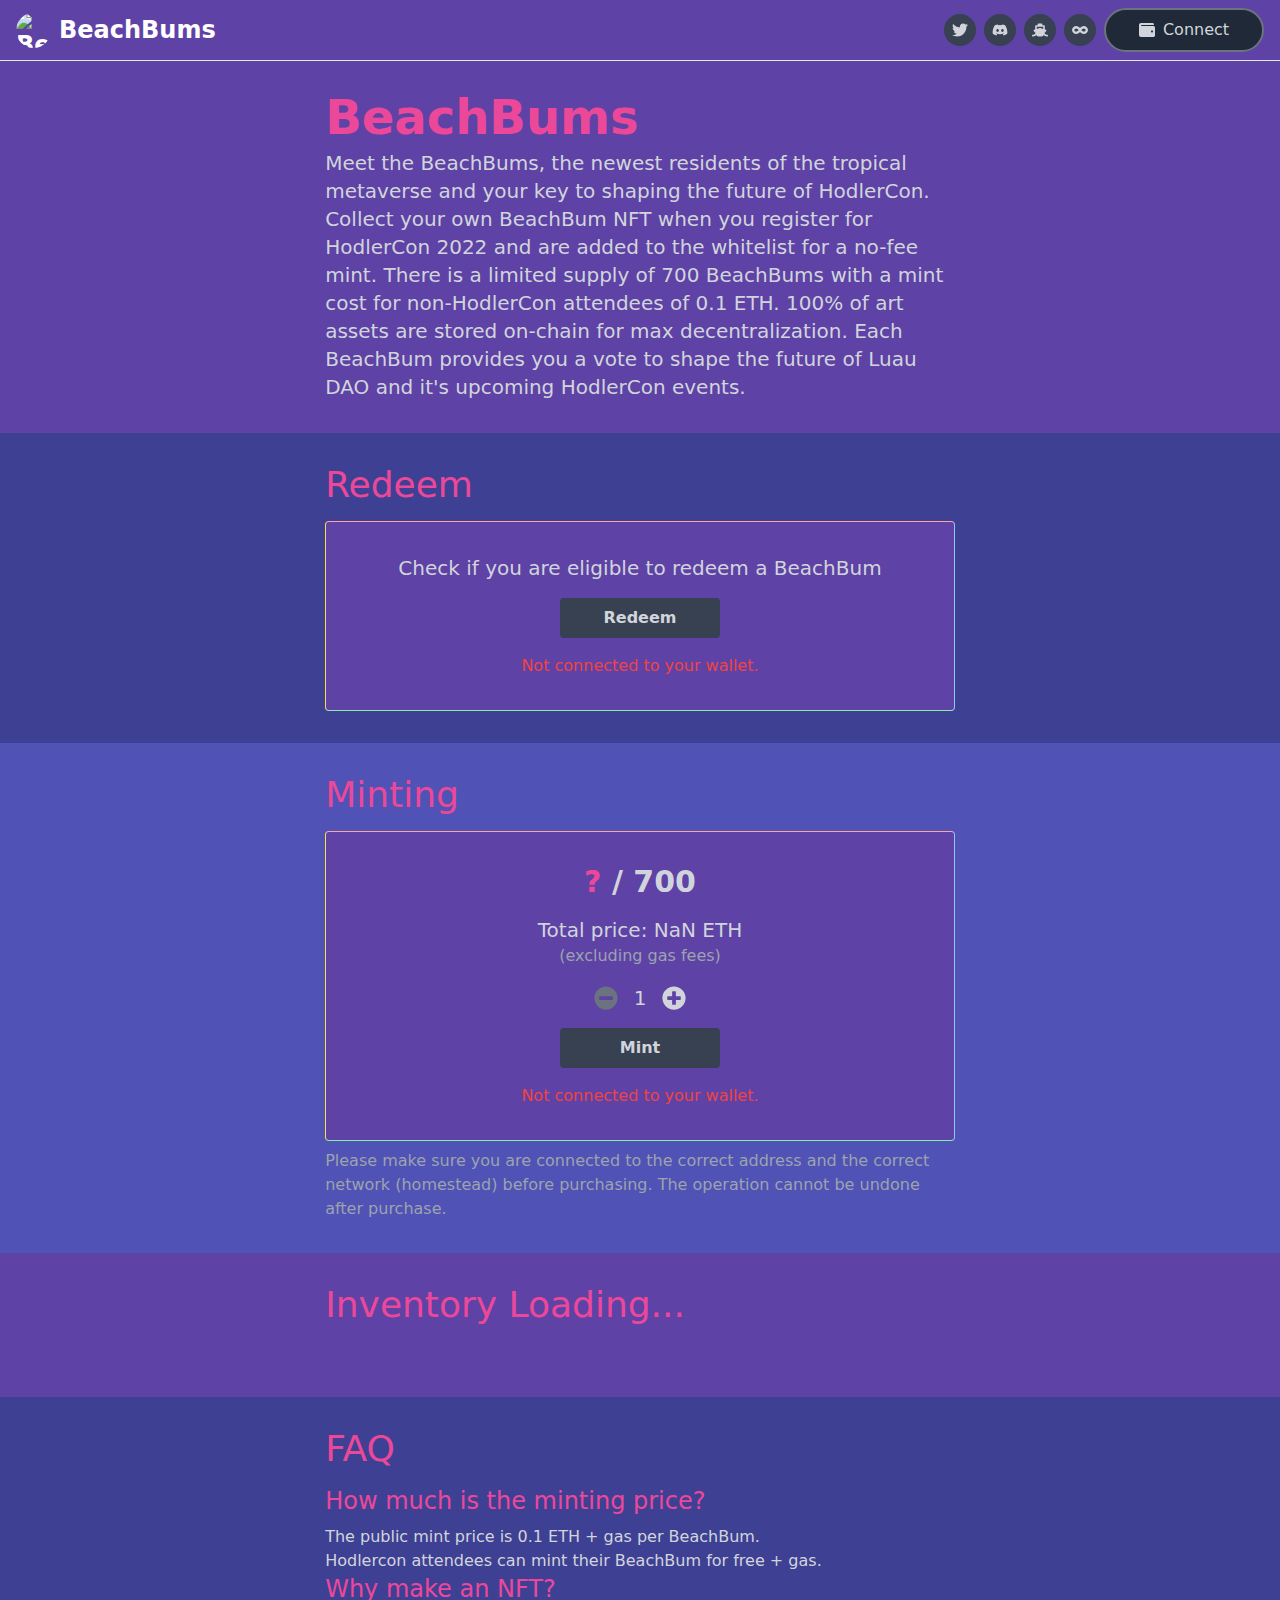
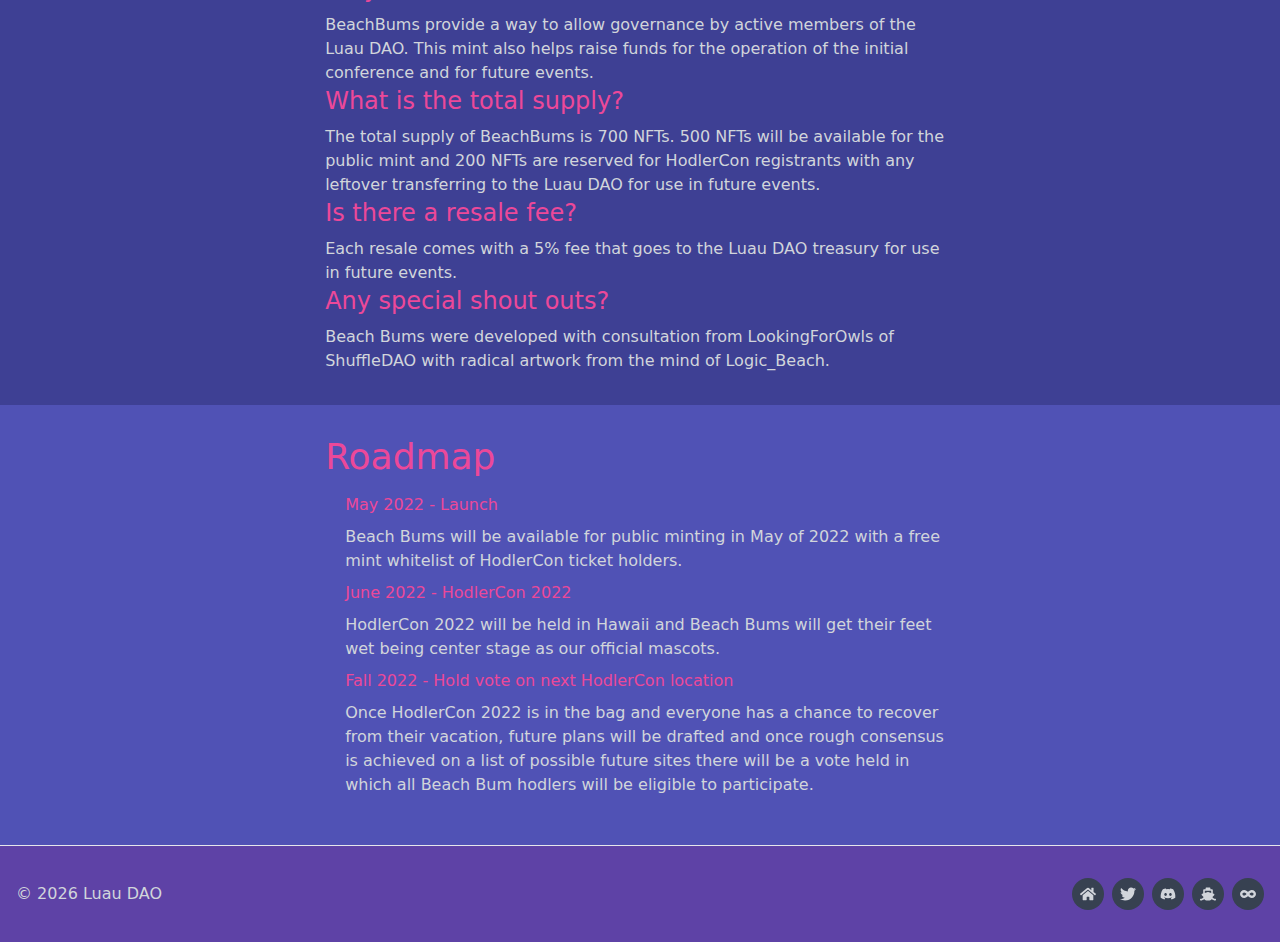
==== beachbums/index.html @ 7d9c70fc "Sorry, this image is hard to test outside of prod" ====
<!DOCTYPE html><html><head><meta name="viewport" content="width=device-width"/><meta charSet="utf-8"/><link rel="apple-touch-icon" sizes="180x180" href="/beachbums/favicon/apple-touch-icon.png"/><link rel="icon" type="image/png" sizes="32x32" href="/beachbums/favicon/favicon-32x32.png"/><link rel="icon" type="image/png" sizes="16x16" href="/beachbums/favicon/favicon-16x16.png"/><link rel="manifest" href="/beachbums/favicon/site.webmanifest"/><link rel="mask-icon" href="/beachbums/favicon/safari-pinned-tab.svg" color="#5bbad5"/><link rel="shortcut icon" href="/beachbums/favicon/favicon.ico"/><meta name="msapplication-TileColor" content="#ffc40d"/><meta name="msapplication-config" content="/beachbums/favicon/browserconfig.xml"/><meta name="theme-color" content="#ffffff"/><link rel="alternate" type="application/rss+xml" href="/beachbums/feed.xml"/><meta name="description" content="BeachBums is an NFT collection of 700 unique characters."/><meta property="og:url" content="https://hodlercon.com/"/><meta property="og:type" content="website"/><meta property="og:site_name" content="BeachBums"/><meta property="og:title" content="An NFT collection of 700 unique characters"/><meta property="og:description" content="BeachBums is an NFT collection of 700 unique characters."/><meta property="og:image" content="https://hodlercon.com/beachbums/assets/card-image.png"/><meta name="twitter:card" content="summary_large_image"/><meta name="twitter:site" content="@Hodlercon"/><title>BeachBums</title><meta name="next-head-count" content="22"/><link rel="preload" href="/beachbums/_next/static/css/382b51d954595b83.css" as="style"/><link rel="stylesheet" href="/beachbums/_next/static/css/382b51d954595b83.css" data-n-g=""/><noscript data-n-css=""></noscript><script defer="" nomodule="" src="/beachbums/_next/static/chunks/polyfills-5cd94c89d3acac5f.js"></script><script src="/beachbums/_next/static/chunks/webpack-6861741e6d8be829.js" defer=""></script><script src="/beachbums/_next/static/chunks/framework-5f4595e5518b5600.js" defer=""></script><script src="/beachbums/_next/static/chunks/main-62065f648c735592.js" defer=""></script><script src="/beachbums/_next/static/chunks/pages/_app-977a9adc50f038d9.js" defer=""></script><script src="/beachbums/_next/static/chunks/1bfc9850-d9e4ebc141812005.js" defer=""></script><script src="/beachbums/_next/static/chunks/865-3f7ebd7c6e9c5dd9.js" defer=""></script><script src="/beachbums/_next/static/chunks/pages/index-8935468897b9861f.js" defer=""></script><script src="/beachbums/_next/static/A4WKL1jj2Z4QpVAC7ujrn/_buildManifest.js" defer=""></script><script src="/beachbums/_next/static/A4WKL1jj2Z4QpVAC7ujrn/_ssgManifest.js" defer=""></script><script src="/beachbums/_next/static/A4WKL1jj2Z4QpVAC7ujrn/_middlewareManifest.js" defer=""></script></head><body class="bg-gray-900 text-gray-300" style="background-color:#5e42a6"><div id="__next" data-reactroot=""><div class="sticky top-0 z-50"><header class="bg-gray-900 border-b py-2" style="background-color:#5e42a6"><div class="container mx-auto px-4 text-center"><div class="flex justify-between items-center"><a class="text-2xl font-bold text-white" href="/beachbums"><span class="flex items-center"><span style="box-sizing:border-box;display:inline-block;overflow:hidden;width:initial;height:initial;background:none;opacity:1;border:0;margin:0;padding:0;position:relative;max-width:100%"><span style="box-sizing:border-box;display:block;width:initial;height:initial;background:none;opacity:1;border:0;margin:0;padding:0;max-width:100%"><img style="display:block;max-width:100%;width:initial;height:initial;background:none;opacity:1;border:0;margin:0;padding:0" alt="" aria-hidden="true" src="data:image/svg+xml,%3csvg%20xmlns=%27http://www.w3.org/2000/svg%27%20version=%271.1%27%20width=%2735%27%20height=%2735%27/%3e"/></span><img alt="BeachBums" src="[data-uri]" decoding="async" data-nimg="intrinsic" class="rounded-full" style="position:absolute;top:0;left:0;bottom:0;right:0;box-sizing:border-box;padding:0;border:none;margin:auto;display:block;width:0;height:0;min-width:100%;max-width:100%;min-height:100%;max-height:100%"/><noscript><img alt="BeachBums" srcSet="https://hodlercon.com/beachbums/assets/logo.png?auto=format&amp;fit=max&amp;w=48 1x, https://hodlercon.com/beachbums/assets/logo.png?auto=format&amp;fit=max&amp;w=96 2x" src="https://hodlercon.com/beachbums/assets/logo.png?auto=format&amp;fit=max&amp;w=96" decoding="async" data-nimg="intrinsic" style="position:absolute;top:0;left:0;bottom:0;right:0;box-sizing:border-box;padding:0;border:none;margin:auto;display:block;width:0;height:0;min-width:100%;max-width:100%;min-height:100%;max-height:100%" class="rounded-full" loading="lazy"/></noscript></span><span class="hidden sm:block ml-2">BeachBums</span></span></a><div class="flex items-center space-x-2 ml-2 sm:ml-0"><a href="https://twitter.com/hodlercon" aria-label="BeachBums on Twitter" rel="noopener noreferrer" target="_blank" data-tip="Twitter" data-for="header" class="bg-gray-700 hover:bg-gray-600 rounded-full p-2"><svg stroke="currentColor" fill="currentColor" stroke-width="0" viewBox="0 0 512 512" height="1em" width="1em" xmlns="http://www.w3.org/2000/svg"><path d="M459.37 151.716c.325 4.548.325 9.097.325 13.645 0 138.72-105.583 298.558-298.558 298.558-59.452 0-114.68-17.219-161.137-47.106 8.447.974 16.568 1.299 25.34 1.299 49.055 0 94.213-16.568 130.274-44.832-46.132-.975-84.792-31.188-98.112-72.772 6.498.974 12.995 1.624 19.818 1.624 9.421 0 18.843-1.3 27.614-3.573-48.081-9.747-84.143-51.98-84.143-102.985v-1.299c13.969 7.797 30.214 12.67 47.431 13.319-28.264-18.843-46.781-51.005-46.781-87.391 0-19.492 5.197-37.36 14.294-52.954 51.655 63.675 129.3 105.258 216.365 109.807-1.624-7.797-2.599-15.918-2.599-24.04 0-57.828 46.782-104.934 104.934-104.934 30.213 0 57.502 12.67 76.67 33.137 23.715-4.548 46.456-13.32 66.599-25.34-7.798 24.366-24.366 44.833-46.132 57.827 21.117-2.273 41.584-8.122 60.426-16.243-14.292 20.791-32.161 39.308-52.628 54.253z"></path></svg></a><a href="https://discord.gg/DaPhpKrU" aria-label="BeachBums on Discord" rel="noopener noreferrer" target="_blank" data-tip="Discord" data-for="header" class="bg-gray-700 hover:bg-gray-600 rounded-full p-2"><svg stroke="currentColor" fill="currentColor" stroke-width="0" viewBox="0 0 640 512" height="1em" width="1em" xmlns="http://www.w3.org/2000/svg"><path d="M524.531,69.836a1.5,1.5,0,0,0-.764-.7A485.065,485.065,0,0,0,404.081,32.03a1.816,1.816,0,0,0-1.923.91,337.461,337.461,0,0,0-14.9,30.6,447.848,447.848,0,0,0-134.426,0,309.541,309.541,0,0,0-15.135-30.6,1.89,1.89,0,0,0-1.924-.91A483.689,483.689,0,0,0,116.085,69.137a1.712,1.712,0,0,0-.788.676C39.068,183.651,18.186,294.69,28.43,404.354a2.016,2.016,0,0,0,.765,1.375A487.666,487.666,0,0,0,176.02,479.918a1.9,1.9,0,0,0,2.063-.676A348.2,348.2,0,0,0,208.12,430.4a1.86,1.86,0,0,0-1.019-2.588,321.173,321.173,0,0,1-45.868-21.853,1.885,1.885,0,0,1-.185-3.126c3.082-2.309,6.166-4.711,9.109-7.137a1.819,1.819,0,0,1,1.9-.256c96.229,43.917,200.41,43.917,295.5,0a1.812,1.812,0,0,1,1.924.233c2.944,2.426,6.027,4.851,9.132,7.16a1.884,1.884,0,0,1-.162,3.126,301.407,301.407,0,0,1-45.89,21.83,1.875,1.875,0,0,0-1,2.611,391.055,391.055,0,0,0,30.014,48.815,1.864,1.864,0,0,0,2.063.7A486.048,486.048,0,0,0,610.7,405.729a1.882,1.882,0,0,0,.765-1.352C623.729,277.594,590.933,167.465,524.531,69.836ZM222.491,337.58c-28.972,0-52.844-26.587-52.844-59.239S193.056,219.1,222.491,219.1c29.665,0,53.306,26.82,52.843,59.239C275.334,310.993,251.924,337.58,222.491,337.58Zm195.38,0c-28.971,0-52.843-26.587-52.843-59.239S388.437,219.1,417.871,219.1c29.667,0,53.307,26.82,52.844,59.239C470.715,310.993,447.538,337.58,417.871,337.58Z"></path></svg></a><a href="https://opensea.io/collection/beachbums" aria-label="BeachBums on OpenSea" rel="noopener noreferrer" target="_blank" data-tip="OpenSea" data-for="header" class="bg-gray-700 hover:bg-gray-600 rounded-full p-2"><svg stroke="currentColor" fill="currentColor" stroke-width="0" viewBox="0 0 640 512" height="1em" width="1em" xmlns="http://www.w3.org/2000/svg"><path d="M496.616 372.639l70.012-70.012c16.899-16.9 9.942-45.771-12.836-53.092L512 236.102V96c0-17.673-14.327-32-32-32h-64V24c0-13.255-10.745-24-24-24H248c-13.255 0-24 10.745-24 24v40h-64c-17.673 0-32 14.327-32 32v140.102l-41.792 13.433c-22.753 7.313-29.754 36.173-12.836 53.092l70.012 70.012C125.828 416.287 85.587 448 24 448c-13.255 0-24 10.745-24 24v16c0 13.255 10.745 24 24 24 61.023 0 107.499-20.61 143.258-59.396C181.677 487.432 216.021 512 256 512h128c39.979 0 74.323-24.568 88.742-59.396C508.495 491.384 554.968 512 616 512c13.255 0 24-10.745 24-24v-16c0-13.255-10.745-24-24-24-60.817 0-101.542-31.001-119.384-75.361zM192 128h256v87.531l-118.208-37.995a31.995 31.995 0 0 0-19.584 0L192 215.531V128z"></path></svg></a><a href="https://etherscan.io/address/your_ethereum_contract_address" aria-label="Contract of BeachBums" rel="noopener noreferrer" target="_blank" data-tip="Etherscan" data-for="header" class="bg-gray-700 hover:bg-gray-600 rounded-full p-2"><svg stroke="currentColor" fill="currentColor" stroke-width="0" viewBox="0 0 640 512" height="1em" width="1em" xmlns="http://www.w3.org/2000/svg"><path d="M471.1 96C405 96 353.3 137.3 320 174.6 286.7 137.3 235 96 168.9 96 75.8 96 0 167.8 0 256s75.8 160 168.9 160c66.1 0 117.8-41.3 151.1-78.6 33.3 37.3 85 78.6 151.1 78.6 93.1 0 168.9-71.8 168.9-160S564.2 96 471.1 96zM168.9 320c-40.2 0-72.9-28.7-72.9-64s32.7-64 72.9-64c38.2 0 73.4 36.1 94 64-20.4 27.6-55.9 64-94 64zm302.2 0c-38.2 0-73.4-36.1-94-64 20.4-27.6 55.9-64 94-64 40.2 0 72.9 28.7 72.9 64s-32.7 64-72.9 64z"></path></svg></a><div class="flex justify-center"><button type="button" class="flex justify-center items-center space-x-2 border-2 border-gray-500 hover:border-gray-400 bg-gray-800 rounded-full px-4 py-2 w-40"><svg stroke="currentColor" fill="currentColor" stroke-width="0" viewBox="0 0 512 512" height="1em" width="1em" xmlns="http://www.w3.org/2000/svg"><path d="M461.2 128H80c-8.84 0-16-7.16-16-16s7.16-16 16-16h384c8.84 0 16-7.16 16-16 0-26.51-21.49-48-48-48H64C28.65 32 0 60.65 0 96v320c0 35.35 28.65 64 64 64h397.2c28.02 0 50.8-21.53 50.8-48V176c0-26.47-22.78-48-50.8-48zM416 336c-17.67 0-32-14.33-32-32s14.33-32 32-32 32 14.33 32 32-14.33 32-32 32z"></path></svg><span>Connect</span></button></div></div></div></div></header></div><main><div class="container mx-auto px-4 text-center"><span style="box-sizing:border-box;display:block;overflow:hidden;width:initial;height:initial;background:none;opacity:1;border:0;margin:0;padding:0"><img alt="BeachBums" src="[data-uri]" decoding="async" data-nimg="fixed" style="position:absolute;top:0;left:0;bottom:0;right:0;box-sizing:border-box;padding:0;border:none;margin:auto;display:block;width:0;height:0;min-width:100%;max-width:100%;min-height:100%;max-height:100%"/><noscript><img alt="BeachBums" sizes="100vw" srcSet="https://hodlercon.com/beachbums/assets/1920x600_cropped.png?auto=format&amp;fit=max&amp;w=640 640w, https://hodlercon.com/beachbums/assets/1920x600_cropped.png?auto=format&amp;fit=max&amp;w=750 750w, https://hodlercon.com/beachbums/assets/1920x600_cropped.png?auto=format&amp;fit=max&amp;w=828 828w, https://hodlercon.com/beachbums/assets/1920x600_cropped.png?auto=format&amp;fit=max&amp;w=1080 1080w, https://hodlercon.com/beachbums/assets/1920x600_cropped.png?auto=format&amp;fit=max&amp;w=1200 1200w, https://hodlercon.com/beachbums/assets/1920x600_cropped.png?auto=format&amp;fit=max&amp;w=1920 1920w, https://hodlercon.com/beachbums/assets/1920x600_cropped.png?auto=format&amp;fit=max&amp;w=2048 2048w, https://hodlercon.com/beachbums/assets/1920x600_cropped.png?auto=format&amp;fit=max&amp;w=3840 3840w" src="https://hodlercon.com/beachbums/assets/1920x600_cropped.png?auto=format&amp;fit=max&amp;w=3840" decoding="async" data-nimg="fixed" style="position:absolute;top:0;left:0;bottom:0;right:0;box-sizing:border-box;padding:0;border:none;margin:auto;display:block;width:0;height:0;min-width:100%;max-width:100%;min-height:100%;max-height:100%" loading="lazy"/></noscript></span></div><div class="bg-gray-800 py-8" style="background-color:#5e42a6"><div class="max-w-prose mx-auto px-4"><h1 class="text-5xl font-bold mb-2">BeachBums</h1><p class="text-xl">Meet the BeachBums, the newest residents of the tropical metaverse and your key to shaping the future of HodlerCon. Collect your own BeachBum NFT when you register for HodlerCon 2022 and are added to the whitelist for a no-fee mint. There is a limited supply of 700 BeachBums with a mint cost for non-HodlerCon attendees of 0.1 ETH. 100% of art assets are stored on-chain for max decentralization. Each BeachBum provides you a vote to shape the future of Luau DAO and it&#x27;s upcoming HodlerCon events.</p></div></div><div class="bg-gray-800 py-8" style="background-color:#3e4094"><div class="max-w-prose mx-auto px-4"><h2 class="text-4xl mb-4">Redeem</h2><div class="bg-gray-800 border border-t-red-300 border-r-blue-300 border-b-green-300 border-l-yellow-300 rounded p-8 space-y-4" style="background-color:#5e42a6"><div class="flex justify-center"><p class="text-xl">Check if you are eligible to redeem a BeachBum</p></div><div class="flex justify-center"><button type="button" class="rounded px-4 py-2 bg-gray-700 font-bold w-40 cursor-not-allowed" disabled="">Redeem</button></div></div></div></div><div class="py-8" style="background-color:#5052b5"><div class="max-w-prose mx-auto px-4"><h2 class="text-4xl mb-4">Minting</h2><div class="bg-gray-800 border border-t-red-300 border-r-blue-300 border-b-green-300 border-l-yellow-300 rounded p-8 space-y-4" style="background-color:#5e42a6"><div class="text-3xl font-bold text-center"><span class="text-pink-500">?</span> /<!-- --> <!-- -->700</div><div class="text-center"><p class="text-xl">Total price: <!-- -->NaN<!-- --> <!-- -->ETH</p><p class="text-gray-400">(excluding gas fees)</p></div><div class="flex justify-center items-center space-x-4"><button type="button" class="text-gray-500 cursor-default"><svg stroke="currentColor" fill="currentColor" stroke-width="0" viewBox="0 0 512 512" height="1.5em" width="1.5em" xmlns="http://www.w3.org/2000/svg"><path d="M256 8C119 8 8 119 8 256s111 248 248 248 248-111 248-248S393 8 256 8zM124 296c-6.6 0-12-5.4-12-12v-56c0-6.6 5.4-12 12-12h264c6.6 0 12 5.4 12 12v56c0 6.6-5.4 12-12 12H124z"></path></svg></button><span class="text-xl">1</span><button type="button" class=""><svg stroke="currentColor" fill="currentColor" stroke-width="0" viewBox="0 0 512 512" height="1.5em" width="1.5em" xmlns="http://www.w3.org/2000/svg"><path d="M256 8C119 8 8 119 8 256s111 248 248 248 248-111 248-248S393 8 256 8zm144 276c0 6.6-5.4 12-12 12h-92v92c0 6.6-5.4 12-12 12h-56c-6.6 0-12-5.4-12-12v-92h-92c-6.6 0-12-5.4-12-12v-56c0-6.6 5.4-12 12-12h92v-92c0-6.6 5.4-12 12-12h56c6.6 0 12 5.4 12 12v92h92c6.6 0 12 5.4 12 12v56z"></path></svg></button></div><div class="flex justify-center"><button type="button" class="rounded px-4 py-2 bg-gray-700 font-bold w-40 cursor-not-allowed" disabled="">Mint</button></div></div><div class="text-gray-400 mt-2">Please make sure you are connected to the correct address and the correct network (<!-- -->homestead<!-- -->) before purchasing. The operation cannot be undone after purchase.</div></div></div><div class="py-8" style="background-color:#5e42a6"><div class="max-w-prose mx-auto px-4"><h2 class="text-4xl mb-4">Inventory <span> Loading...</span></h2><div style="display:inline-grid;grid-template-columns:repeat(3, 1fr);justify-content:space-between;gap:0.5rem"></div></div></div><div class="bg-gray-800 py-8" style="background-color:#3e4094"><div class="max-w-prose mx-auto px-4"><h2 class="text-4xl mb-4">FAQ</h2><div class="space-y-4"><div><h3 class="text-2xl mb-2">How much is the minting price?</h3><p>The public mint price is 0.1 ETH + gas per BeachBum.<br/>Hodlercon attendees can mint their BeachBum for free + gas.</p><h3 class="text-2xl mb-2">Why make an NFT?</h3><p>BeachBums provide a way to allow governance by active members of the Luau DAO. This mint also helps raise funds for the operation of the initial conference and for future events.</p><h3 class="text-2xl mb-2">What is the total supply?</h3><p>The total supply of BeachBums is 700 NFTs. 500 NFTs will be available for the public mint and 200 NFTs are reserved for HodlerCon registrants with any leftover transferring to the Luau DAO for use in future events.</p><h3 class="text-2xl mb-2">Is there a resale fee?</h3><p>Each resale comes with a 5% fee that goes to the Luau DAO treasury for use in future events.</p><h3 class="text-2xl mb-2">Any special shout outs?</h3><p>Beach Bums were developed with consultation from LookingForOwls of ShuffleDAO with radical artwork from the mind of Logic_Beach.</p></div></div></div></div><div class="py-8" style="background-color:#5052b5"><div class="max-w-prose mx-auto px-4"><h2 class="text-4xl mb-4">Roadmap</h2><ul class="list-none pl-5 space-y-2 mb-4"><h3>May 2022 - Launch</h3><li>Beach Bums will be available for public minting in May of 2022 with a free mint whitelist of HodlerCon ticket holders.</li><h3>June 2022 - HodlerCon 2022</h3><li>HodlerCon 2022 will be held in Hawaii and Beach Bums will get their feet wet being center stage as our official mascots.</li><h3>Fall 2022 - Hold vote on next HodlerCon location</h3><li>Once HodlerCon 2022 is in the bag and everyone has a chance to recover from their vacation, future plans will be drafted and once rough consensus is achieved on a list of possible future sites there will be a vote held in which all Beach Bum hodlers will be eligible to participate.</li></ul></div></div></main><footer class="border-t"><div class="container mx-auto px-4 text-center"><div class="flex flex-col-reverse sm:flex-row justify-between items-center py-8"><div>© <!-- -->2022<!-- --> <!-- -->Luau DAO</div><div class="flex items-center space-x-2 mb-4 sm:mb-0"><a aria-label="Home" data-tip="Home" data-for="footer" class="bg-gray-700 hover:bg-gray-600 rounded-full p-2" href="/beachbums"><svg stroke="currentColor" fill="currentColor" stroke-width="0" viewBox="0 0 576 512" height="1em" width="1em" xmlns="http://www.w3.org/2000/svg"><path d="M280.37 148.26L96 300.11V464a16 16 0 0 0 16 16l112.06-.29a16 16 0 0 0 15.92-16V368a16 16 0 0 1 16-16h64a16 16 0 0 1 16 16v95.64a16 16 0 0 0 16 16.05L464 480a16 16 0 0 0 16-16V300L295.67 148.26a12.19 12.19 0 0 0-15.3 0zM571.6 251.47L488 182.56V44.05a12 12 0 0 0-12-12h-56a12 12 0 0 0-12 12v72.61L318.47 43a48 48 0 0 0-61 0L4.34 251.47a12 12 0 0 0-1.6 16.9l25.5 31A12 12 0 0 0 45.15 301l235.22-193.74a12.19 12.19 0 0 1 15.3 0L530.9 301a12 12 0 0 0 16.9-1.6l25.5-31a12 12 0 0 0-1.7-16.93z"></path></svg></a><a href="https://twitter.com/hodlercon" aria-label="BeachBums on Twitter" rel="noopener noreferrer" target="_blank" data-tip="Twitter" data-for="footer" class="bg-gray-700 hover:bg-gray-600 rounded-full p-2"><svg stroke="currentColor" fill="currentColor" stroke-width="0" viewBox="0 0 512 512" height="1em" width="1em" xmlns="http://www.w3.org/2000/svg"><path d="M459.37 151.716c.325 4.548.325 9.097.325 13.645 0 138.72-105.583 298.558-298.558 298.558-59.452 0-114.68-17.219-161.137-47.106 8.447.974 16.568 1.299 25.34 1.299 49.055 0 94.213-16.568 130.274-44.832-46.132-.975-84.792-31.188-98.112-72.772 6.498.974 12.995 1.624 19.818 1.624 9.421 0 18.843-1.3 27.614-3.573-48.081-9.747-84.143-51.98-84.143-102.985v-1.299c13.969 7.797 30.214 12.67 47.431 13.319-28.264-18.843-46.781-51.005-46.781-87.391 0-19.492 5.197-37.36 14.294-52.954 51.655 63.675 129.3 105.258 216.365 109.807-1.624-7.797-2.599-15.918-2.599-24.04 0-57.828 46.782-104.934 104.934-104.934 30.213 0 57.502 12.67 76.67 33.137 23.715-4.548 46.456-13.32 66.599-25.34-7.798 24.366-24.366 44.833-46.132 57.827 21.117-2.273 41.584-8.122 60.426-16.243-14.292 20.791-32.161 39.308-52.628 54.253z"></path></svg></a><a href="https://discord.gg/DaPhpKrU" aria-label="BeachBums on Discord" rel="noopener noreferrer" target="_blank" data-tip="Discord" data-for="footer" class="bg-gray-700 hover:bg-gray-600 rounded-full p-2"><svg stroke="currentColor" fill="currentColor" stroke-width="0" viewBox="0 0 640 512" height="1em" width="1em" xmlns="http://www.w3.org/2000/svg"><path d="M524.531,69.836a1.5,1.5,0,0,0-.764-.7A485.065,485.065,0,0,0,404.081,32.03a1.816,1.816,0,0,0-1.923.91,337.461,337.461,0,0,0-14.9,30.6,447.848,447.848,0,0,0-134.426,0,309.541,309.541,0,0,0-15.135-30.6,1.89,1.89,0,0,0-1.924-.91A483.689,483.689,0,0,0,116.085,69.137a1.712,1.712,0,0,0-.788.676C39.068,183.651,18.186,294.69,28.43,404.354a2.016,2.016,0,0,0,.765,1.375A487.666,487.666,0,0,0,176.02,479.918a1.9,1.9,0,0,0,2.063-.676A348.2,348.2,0,0,0,208.12,430.4a1.86,1.86,0,0,0-1.019-2.588,321.173,321.173,0,0,1-45.868-21.853,1.885,1.885,0,0,1-.185-3.126c3.082-2.309,6.166-4.711,9.109-7.137a1.819,1.819,0,0,1,1.9-.256c96.229,43.917,200.41,43.917,295.5,0a1.812,1.812,0,0,1,1.924.233c2.944,2.426,6.027,4.851,9.132,7.16a1.884,1.884,0,0,1-.162,3.126,301.407,301.407,0,0,1-45.89,21.83,1.875,1.875,0,0,0-1,2.611,391.055,391.055,0,0,0,30.014,48.815,1.864,1.864,0,0,0,2.063.7A486.048,486.048,0,0,0,610.7,405.729a1.882,1.882,0,0,0,.765-1.352C623.729,277.594,590.933,167.465,524.531,69.836ZM222.491,337.58c-28.972,0-52.844-26.587-52.844-59.239S193.056,219.1,222.491,219.1c29.665,0,53.306,26.82,52.843,59.239C275.334,310.993,251.924,337.58,222.491,337.58Zm195.38,0c-28.971,0-52.843-26.587-52.843-59.239S388.437,219.1,417.871,219.1c29.667,0,53.307,26.82,52.844,59.239C470.715,310.993,447.538,337.58,417.871,337.58Z"></path></svg></a><a href="https://opensea.io/collection/beachbums" aria-label="BeachBums on OpenSea" rel="noopener noreferrer" target="_blank" data-tip="OpenSea" data-for="footer" class="bg-gray-700 hover:bg-gray-600 rounded-full p-2"><svg stroke="currentColor" fill="currentColor" stroke-width="0" viewBox="0 0 640 512" height="1em" width="1em" xmlns="http://www.w3.org/2000/svg"><path d="M496.616 372.639l70.012-70.012c16.899-16.9 9.942-45.771-12.836-53.092L512 236.102V96c0-17.673-14.327-32-32-32h-64V24c0-13.255-10.745-24-24-24H248c-13.255 0-24 10.745-24 24v40h-64c-17.673 0-32 14.327-32 32v140.102l-41.792 13.433c-22.753 7.313-29.754 36.173-12.836 53.092l70.012 70.012C125.828 416.287 85.587 448 24 448c-13.255 0-24 10.745-24 24v16c0 13.255 10.745 24 24 24 61.023 0 107.499-20.61 143.258-59.396C181.677 487.432 216.021 512 256 512h128c39.979 0 74.323-24.568 88.742-59.396C508.495 491.384 554.968 512 616 512c13.255 0 24-10.745 24-24v-16c0-13.255-10.745-24-24-24-60.817 0-101.542-31.001-119.384-75.361zM192 128h256v87.531l-118.208-37.995a31.995 31.995 0 0 0-19.584 0L192 215.531V128z"></path></svg></a><a href="https://etherscan.io/address/your_ethereum_contract_address" aria-label="Contract of BeachBums" rel="noopener noreferrer" target="_blank" data-tip="Etherscan" data-for="footer" class="bg-gray-700 hover:bg-gray-600 rounded-full p-2"><svg stroke="currentColor" fill="currentColor" stroke-width="0" viewBox="0 0 640 512" height="1em" width="1em" xmlns="http://www.w3.org/2000/svg"><path d="M471.1 96C405 96 353.3 137.3 320 174.6 286.7 137.3 235 96 168.9 96 75.8 96 0 167.8 0 256s75.8 160 168.9 160c66.1 0 117.8-41.3 151.1-78.6 33.3 37.3 85 78.6 151.1 78.6 93.1 0 168.9-71.8 168.9-160S564.2 96 471.1 96zM168.9 320c-40.2 0-72.9-28.7-72.9-64s32.7-64 72.9-64c38.2 0 73.4 36.1 94 64-20.4 27.6-55.9 64-94 64zm302.2 0c-38.2 0-73.4-36.1-94-64 20.4-27.6 55.9-64 94-64 40.2 0 72.9 28.7 72.9 64s-32.7 64-72.9 64z"></path></svg></a></div></div></div></footer></div><script id="__NEXT_DATA__" type="application/json">{"props":{"pageProps":{}},"page":"/","query":{},"buildId":"A4WKL1jj2Z4QpVAC7ujrn","assetPrefix":"/beachbums","nextExport":true,"autoExport":true,"isFallback":false,"scriptLoader":[]}</script></body></html>
---- beachbums/_next/static/css/382b51d954595b83.css ----
/*
! tailwindcss v3.0.11 | MIT License | https://tailwindcss.com
*/*,:after,:before{box-sizing:border-box;border:0 solid}:after,:before{--tw-content:""}html{line-height:1.5;-webkit-text-size-adjust:100%;-moz-tab-size:4;-o-tab-size:4;tab-size:4;font-family:ui-sans-serif,system-ui,-apple-system,BlinkMacSystemFont,Segoe UI,Roboto,Helvetica Neue,Arial,Noto Sans,sans-serif,Apple Color Emoji,Segoe UI Emoji,Segoe UI Symbol,Noto Color Emoji}body{margin:0;line-height:inherit}hr{height:0;color:inherit;border-top-width:1px}abbr:where([title]){-webkit-text-decoration:underline dotted;text-decoration:underline dotted}h1,h2,h3,h4,h5,h6{font-size:inherit;font-weight:inherit}a{color:inherit;text-decoration:inherit}b,strong{font-weight:bolder}code,kbd,pre,samp{font-family:ui-monospace,SFMono-Regular,Menlo,Monaco,Consolas,Liberation Mono,Courier New,monospace;font-size:1em}small{font-size:80%}sub,sup{font-size:75%;line-height:0;position:relative;vertical-align:baseline}sub{bottom:-.25em}sup{top:-.5em}table{text-indent:0;border-color:inherit;border-collapse:collapse}button,input,optgroup,select,textarea{font-family:inherit;font-size:100%;line-height:inherit;color:inherit;margin:0;padding:0}button,select{text-transform:none}[type=button],[type=reset],[type=submit],button{-webkit-appearance:button;background-color:transparent;background-image:none}:-moz-focusring{outline:auto}:-moz-ui-invalid{box-shadow:none}progress{vertical-align:baseline}::-webkit-inner-spin-button,::-webkit-outer-spin-button{height:auto}[type=search]{-webkit-appearance:textfield;outline-offset:-2px}::-webkit-search-decoration{-webkit-appearance:none}::-webkit-file-upload-button{-webkit-appearance:button;font:inherit}summary{display:list-item}blockquote,dd,dl,figure,h1,h2,h3,h4,h5,h6,hr,p,pre{margin:0}fieldset{margin:0}fieldset,legend{padding:0}menu,ol,ul{list-style:none;margin:0;padding:0}textarea{resize:vertical}input::-moz-placeholder,textarea::-moz-placeholder{opacity:1;color:#9ca3af}input:-ms-input-placeholder,textarea:-ms-input-placeholder{opacity:1;color:#9ca3af}input::placeholder,textarea::placeholder{opacity:1;color:#9ca3af}[role=button],button{cursor:pointer}:disabled{cursor:default}audio,canvas,embed,iframe,img,object,svg,video{display:block;vertical-align:middle}img,video{max-width:100%;height:auto}[hidden]{display:none}h1,h2,h3{--tw-text-opacity:1;color:rgb(236 72 153/var(--tw-text-opacity))}*,:after,:before{--tw-border-opacity:1;border-color:rgb(229 231 235/var(--tw-border-opacity))}.container{width:100%}@media (min-width:640px){.container{max-width:640px}}@media (min-width:768px){.container{max-width:768px}}@media (min-width:1024px){.container{max-width:1024px}}@media (min-width:1280px){.container{max-width:1280px}}@media (min-width:1536px){.container{max-width:1536px}}.fixed{position:fixed}.sticky{position:-webkit-sticky;position:sticky}.top-0{top:0}.z-50{z-index:50}.mx-auto{margin-left:auto;margin-right:auto}.mb-2{margin-bottom:.5rem}.-ml-1{margin-left:-.25rem}.mr-3{margin-right:.75rem}.mb-4{margin-bottom:1rem}.ml-2{margin-left:.5rem}.mt-2{margin-top:.5rem}.mt-4{margin-top:1rem}.flex{display:flex}.inline-grid{display:inline-grid}.hidden{display:none}.h-5{height:1.25rem}.w-40{width:10rem}.w-5{width:1.25rem}.max-w-prose{max-width:65ch}@-webkit-keyframes spin{to{transform:rotate(1turn)}}@keyframes spin{to{transform:rotate(1turn)}}.animate-spin{-webkit-animation:spin 1s linear infinite;animation:spin 1s linear infinite}.cursor-not-allowed{cursor:not-allowed}.cursor-default{cursor:default}.list-none{list-style-type:none}.flex-col-reverse{flex-direction:column-reverse}.items-center{align-items:center}.justify-center{justify-content:center}.justify-between{justify-content:space-between}.space-x-2>:not([hidden])~:not([hidden]){--tw-space-x-reverse:0;margin-right:calc(.5rem * var(--tw-space-x-reverse));margin-left:calc(.5rem * calc(1 - var(--tw-space-x-reverse)))}.space-y-4>:not([hidden])~:not([hidden]){--tw-space-y-reverse:0;margin-top:calc(1rem * calc(1 - var(--tw-space-y-reverse)));margin-bottom:calc(1rem * var(--tw-space-y-reverse))}.space-x-4>:not([hidden])~:not([hidden]){--tw-space-x-reverse:0;margin-right:calc(1rem * var(--tw-space-x-reverse));margin-left:calc(1rem * calc(1 - var(--tw-space-x-reverse)))}.space-y-2>:not([hidden])~:not([hidden]){--tw-space-y-reverse:0;margin-top:calc(.5rem * calc(1 - var(--tw-space-y-reverse)));margin-bottom:calc(.5rem * var(--tw-space-y-reverse))}.rounded-full{border-radius:9999px}.rounded{border-radius:.25rem}.border-2{border-width:2px}.border{border-width:1px}.border-t{border-top-width:1px}.border-b{border-bottom-width:1px}.border-gray-500{--tw-border-opacity:1;border-color:rgb(107 114 128/var(--tw-border-opacity))}.border-t-red-300{--tw-border-opacity:1;border-top-color:rgb(252 165 165/var(--tw-border-opacity))}.border-r-blue-300{--tw-border-opacity:1;border-right-color:rgb(147 197 253/var(--tw-border-opacity))}.border-b-green-300{--tw-border-opacity:1;border-bottom-color:rgb(134 239 172/var(--tw-border-opacity))}.border-l-yellow-300{--tw-border-opacity:1;border-left-color:rgb(253 224 71/var(--tw-border-opacity))}.bg-gray-800{--tw-bg-opacity:1;background-color:rgb(31 41 55/var(--tw-bg-opacity))}.bg-gray-900{--tw-bg-opacity:1;background-color:rgb(17 24 39/var(--tw-bg-opacity))}.bg-gray-700{--tw-bg-opacity:1;background-color:rgb(55 65 81/var(--tw-bg-opacity))}.bg-red-700{--tw-bg-opacity:1;background-color:rgb(185 28 28/var(--tw-bg-opacity))}.bg-blue-700{--tw-bg-opacity:1;background-color:rgb(29 78 216/var(--tw-bg-opacity))}.p-2{padding:.5rem}.p-8{padding:2rem}.py-8{padding-top:2rem;padding-bottom:2rem}.px-4{padding-left:1rem;padding-right:1rem}.py-2{padding-top:.5rem;padding-bottom:.5rem}.pl-5{padding-left:1.25rem}.text-center{text-align:center}.text-5xl{font-size:3rem;line-height:1}.text-xl{font-size:1.25rem;line-height:1.75rem}.text-4xl{font-size:2.25rem;line-height:2.5rem}.text-2xl{font-size:1.5rem;line-height:2rem}.text-3xl{font-size:1.875rem;line-height:2.25rem}.font-bold{font-weight:700}.text-gray-300{--tw-text-opacity:1;color:rgb(209 213 219/var(--tw-text-opacity))}.text-white{--tw-text-opacity:1;color:rgb(255 255 255/var(--tw-text-opacity))}.text-pink-500{--tw-text-opacity:1;color:rgb(236 72 153/var(--tw-text-opacity))}.text-gray-400{--tw-text-opacity:1;color:rgb(156 163 175/var(--tw-text-opacity))}.text-gray-500{--tw-text-opacity:1;color:rgb(107 114 128/var(--tw-text-opacity))}.text-green-500{--tw-text-opacity:1;color:rgb(34 197 94/var(--tw-text-opacity))}.text-red-500{--tw-text-opacity:1;color:rgb(239 68 68/var(--tw-text-opacity))}.text-gray-100{--tw-text-opacity:1;color:rgb(243 244 246/var(--tw-text-opacity))}.text-blue-500{--tw-text-opacity:1;color:rgb(59 130 246/var(--tw-text-opacity))}.opacity-25{opacity:.25}.opacity-75{opacity:.75}.bum svg{width:100%;max-width:150px;height:auto}.hover\:border-gray-400:hover{--tw-border-opacity:1;border-color:rgb(156 163 175/var(--tw-border-opacity))}.hover\:bg-gray-600:hover{--tw-bg-opacity:1;background-color:rgb(75 85 99/var(--tw-bg-opacity))}.hover\:bg-blue-600:hover{--tw-bg-opacity:1;background-color:rgb(37 99 235/var(--tw-bg-opacity))}.hover\:text-blue-400:hover{--tw-text-opacity:1;color:rgb(96 165 250/var(--tw-text-opacity))}@media (min-width:640px){.sm\:mb-0{margin-bottom:0}.sm\:ml-0{margin-left:0}.sm\:block{display:block}.sm\:flex-row{flex-direction:row}}
---- beachbums/_next/static/css/382b51d954595b83.css ----
/*
! tailwindcss v3.0.11 | MIT License | https://tailwindcss.com
*/*,:after,:before{box-sizing:border-box;border:0 solid}:after,:before{--tw-content:""}html{line-height:1.5;-webkit-text-size-adjust:100%;-moz-tab-size:4;-o-tab-size:4;tab-size:4;font-family:ui-sans-serif,system-ui,-apple-system,BlinkMacSystemFont,Segoe UI,Roboto,Helvetica Neue,Arial,Noto Sans,sans-serif,Apple Color Emoji,Segoe UI Emoji,Segoe UI Symbol,Noto Color Emoji}body{margin:0;line-height:inherit}hr{height:0;color:inherit;border-top-width:1px}abbr:where([title]){-webkit-text-decoration:underline dotted;text-decoration:underline dotted}h1,h2,h3,h4,h5,h6{font-size:inherit;font-weight:inherit}a{color:inherit;text-decoration:inherit}b,strong{font-weight:bolder}code,kbd,pre,samp{font-family:ui-monospace,SFMono-Regular,Menlo,Monaco,Consolas,Liberation Mono,Courier New,monospace;font-size:1em}small{font-size:80%}sub,sup{font-size:75%;line-height:0;position:relative;vertical-align:baseline}sub{bottom:-.25em}sup{top:-.5em}table{text-indent:0;border-color:inherit;border-collapse:collapse}button,input,optgroup,select,textarea{font-family:inherit;font-size:100%;line-height:inherit;color:inherit;margin:0;padding:0}button,select{text-transform:none}[type=button],[type=reset],[type=submit],button{-webkit-appearance:button;background-color:transparent;background-image:none}:-moz-focusring{outline:auto}:-moz-ui-invalid{box-shadow:none}progress{vertical-align:baseline}::-webkit-inner-spin-button,::-webkit-outer-spin-button{height:auto}[type=search]{-webkit-appearance:textfield;outline-offset:-2px}::-webkit-search-decoration{-webkit-appearance:none}::-webkit-file-upload-button{-webkit-appearance:button;font:inherit}summary{display:list-item}blockquote,dd,dl,figure,h1,h2,h3,h4,h5,h6,hr,p,pre{margin:0}fieldset{margin:0}fieldset,legend{padding:0}menu,ol,ul{list-style:none;margin:0;padding:0}textarea{resize:vertical}input::-moz-placeholder,textarea::-moz-placeholder{opacity:1;color:#9ca3af}input:-ms-input-placeholder,textarea:-ms-input-placeholder{opacity:1;color:#9ca3af}input::placeholder,textarea::placeholder{opacity:1;color:#9ca3af}[role=button],button{cursor:pointer}:disabled{cursor:default}audio,canvas,embed,iframe,img,object,svg,video{display:block;vertical-align:middle}img,video{max-width:100%;height:auto}[hidden]{display:none}h1,h2,h3{--tw-text-opacity:1;color:rgb(236 72 153/var(--tw-text-opacity))}*,:after,:before{--tw-border-opacity:1;border-color:rgb(229 231 235/var(--tw-border-opacity))}.container{width:100%}@media (min-width:640px){.container{max-width:640px}}@media (min-width:768px){.container{max-width:768px}}@media (min-width:1024px){.container{max-width:1024px}}@media (min-width:1280px){.container{max-width:1280px}}@media (min-width:1536px){.container{max-width:1536px}}.fixed{position:fixed}.sticky{position:-webkit-sticky;position:sticky}.top-0{top:0}.z-50{z-index:50}.mx-auto{margin-left:auto;margin-right:auto}.mb-2{margin-bottom:.5rem}.-ml-1{margin-left:-.25rem}.mr-3{margin-right:.75rem}.mb-4{margin-bottom:1rem}.ml-2{margin-left:.5rem}.mt-2{margin-top:.5rem}.mt-4{margin-top:1rem}.flex{display:flex}.inline-grid{display:inline-grid}.hidden{display:none}.h-5{height:1.25rem}.w-40{width:10rem}.w-5{width:1.25rem}.max-w-prose{max-width:65ch}@-webkit-keyframes spin{to{transform:rotate(1turn)}}@keyframes spin{to{transform:rotate(1turn)}}.animate-spin{-webkit-animation:spin 1s linear infinite;animation:spin 1s linear infinite}.cursor-not-allowed{cursor:not-allowed}.cursor-default{cursor:default}.list-none{list-style-type:none}.flex-col-reverse{flex-direction:column-reverse}.items-center{align-items:center}.justify-center{justify-content:center}.justify-between{justify-content:space-between}.space-x-2>:not([hidden])~:not([hidden]){--tw-space-x-reverse:0;margin-right:calc(.5rem * var(--tw-space-x-reverse));margin-left:calc(.5rem * calc(1 - var(--tw-space-x-reverse)))}.space-y-4>:not([hidden])~:not([hidden]){--tw-space-y-reverse:0;margin-top:calc(1rem * calc(1 - var(--tw-space-y-reverse)));margin-bottom:calc(1rem * var(--tw-space-y-reverse))}.space-x-4>:not([hidden])~:not([hidden]){--tw-space-x-reverse:0;margin-right:calc(1rem * var(--tw-space-x-reverse));margin-left:calc(1rem * calc(1 - var(--tw-space-x-reverse)))}.space-y-2>:not([hidden])~:not([hidden]){--tw-space-y-reverse:0;margin-top:calc(.5rem * calc(1 - var(--tw-space-y-reverse)));margin-bottom:calc(.5rem * var(--tw-space-y-reverse))}.rounded-full{border-radius:9999px}.rounded{border-radius:.25rem}.border-2{border-width:2px}.border{border-width:1px}.border-t{border-top-width:1px}.border-b{border-bottom-width:1px}.border-gray-500{--tw-border-opacity:1;border-color:rgb(107 114 128/var(--tw-border-opacity))}.border-t-red-300{--tw-border-opacity:1;border-top-color:rgb(252 165 165/var(--tw-border-opacity))}.border-r-blue-300{--tw-border-opacity:1;border-right-color:rgb(147 197 253/var(--tw-border-opacity))}.border-b-green-300{--tw-border-opacity:1;border-bottom-color:rgb(134 239 172/var(--tw-border-opacity))}.border-l-yellow-300{--tw-border-opacity:1;border-left-color:rgb(253 224 71/var(--tw-border-opacity))}.bg-gray-800{--tw-bg-opacity:1;background-color:rgb(31 41 55/var(--tw-bg-opacity))}.bg-gray-900{--tw-bg-opacity:1;background-color:rgb(17 24 39/var(--tw-bg-opacity))}.bg-gray-700{--tw-bg-opacity:1;background-color:rgb(55 65 81/var(--tw-bg-opacity))}.bg-red-700{--tw-bg-opacity:1;background-color:rgb(185 28 28/var(--tw-bg-opacity))}.bg-blue-700{--tw-bg-opacity:1;background-color:rgb(29 78 216/var(--tw-bg-opacity))}.p-2{padding:.5rem}.p-8{padding:2rem}.py-8{padding-top:2rem;padding-bottom:2rem}.px-4{padding-left:1rem;padding-right:1rem}.py-2{padding-top:.5rem;padding-bottom:.5rem}.pl-5{padding-left:1.25rem}.text-center{text-align:center}.text-5xl{font-size:3rem;line-height:1}.text-xl{font-size:1.25rem;line-height:1.75rem}.text-4xl{font-size:2.25rem;line-height:2.5rem}.text-2xl{font-size:1.5rem;line-height:2rem}.text-3xl{font-size:1.875rem;line-height:2.25rem}.font-bold{font-weight:700}.text-gray-300{--tw-text-opacity:1;color:rgb(209 213 219/var(--tw-text-opacity))}.text-white{--tw-text-opacity:1;color:rgb(255 255 255/var(--tw-text-opacity))}.text-pink-500{--tw-text-opacity:1;color:rgb(236 72 153/var(--tw-text-opacity))}.text-gray-400{--tw-text-opacity:1;color:rgb(156 163 175/var(--tw-text-opacity))}.text-gray-500{--tw-text-opacity:1;color:rgb(107 114 128/var(--tw-text-opacity))}.text-green-500{--tw-text-opacity:1;color:rgb(34 197 94/var(--tw-text-opacity))}.text-red-500{--tw-text-opacity:1;color:rgb(239 68 68/var(--tw-text-opacity))}.text-gray-100{--tw-text-opacity:1;color:rgb(243 244 246/var(--tw-text-opacity))}.text-blue-500{--tw-text-opacity:1;color:rgb(59 130 246/var(--tw-text-opacity))}.opacity-25{opacity:.25}.opacity-75{opacity:.75}.bum svg{width:100%;max-width:150px;height:auto}.hover\:border-gray-400:hover{--tw-border-opacity:1;border-color:rgb(156 163 175/var(--tw-border-opacity))}.hover\:bg-gray-600:hover{--tw-bg-opacity:1;background-color:rgb(75 85 99/var(--tw-bg-opacity))}.hover\:bg-blue-600:hover{--tw-bg-opacity:1;background-color:rgb(37 99 235/var(--tw-bg-opacity))}.hover\:text-blue-400:hover{--tw-text-opacity:1;color:rgb(96 165 250/var(--tw-text-opacity))}@media (min-width:640px){.sm\:mb-0{margin-bottom:0}.sm\:ml-0{margin-left:0}.sm\:block{display:block}.sm\:flex-row{flex-direction:row}}
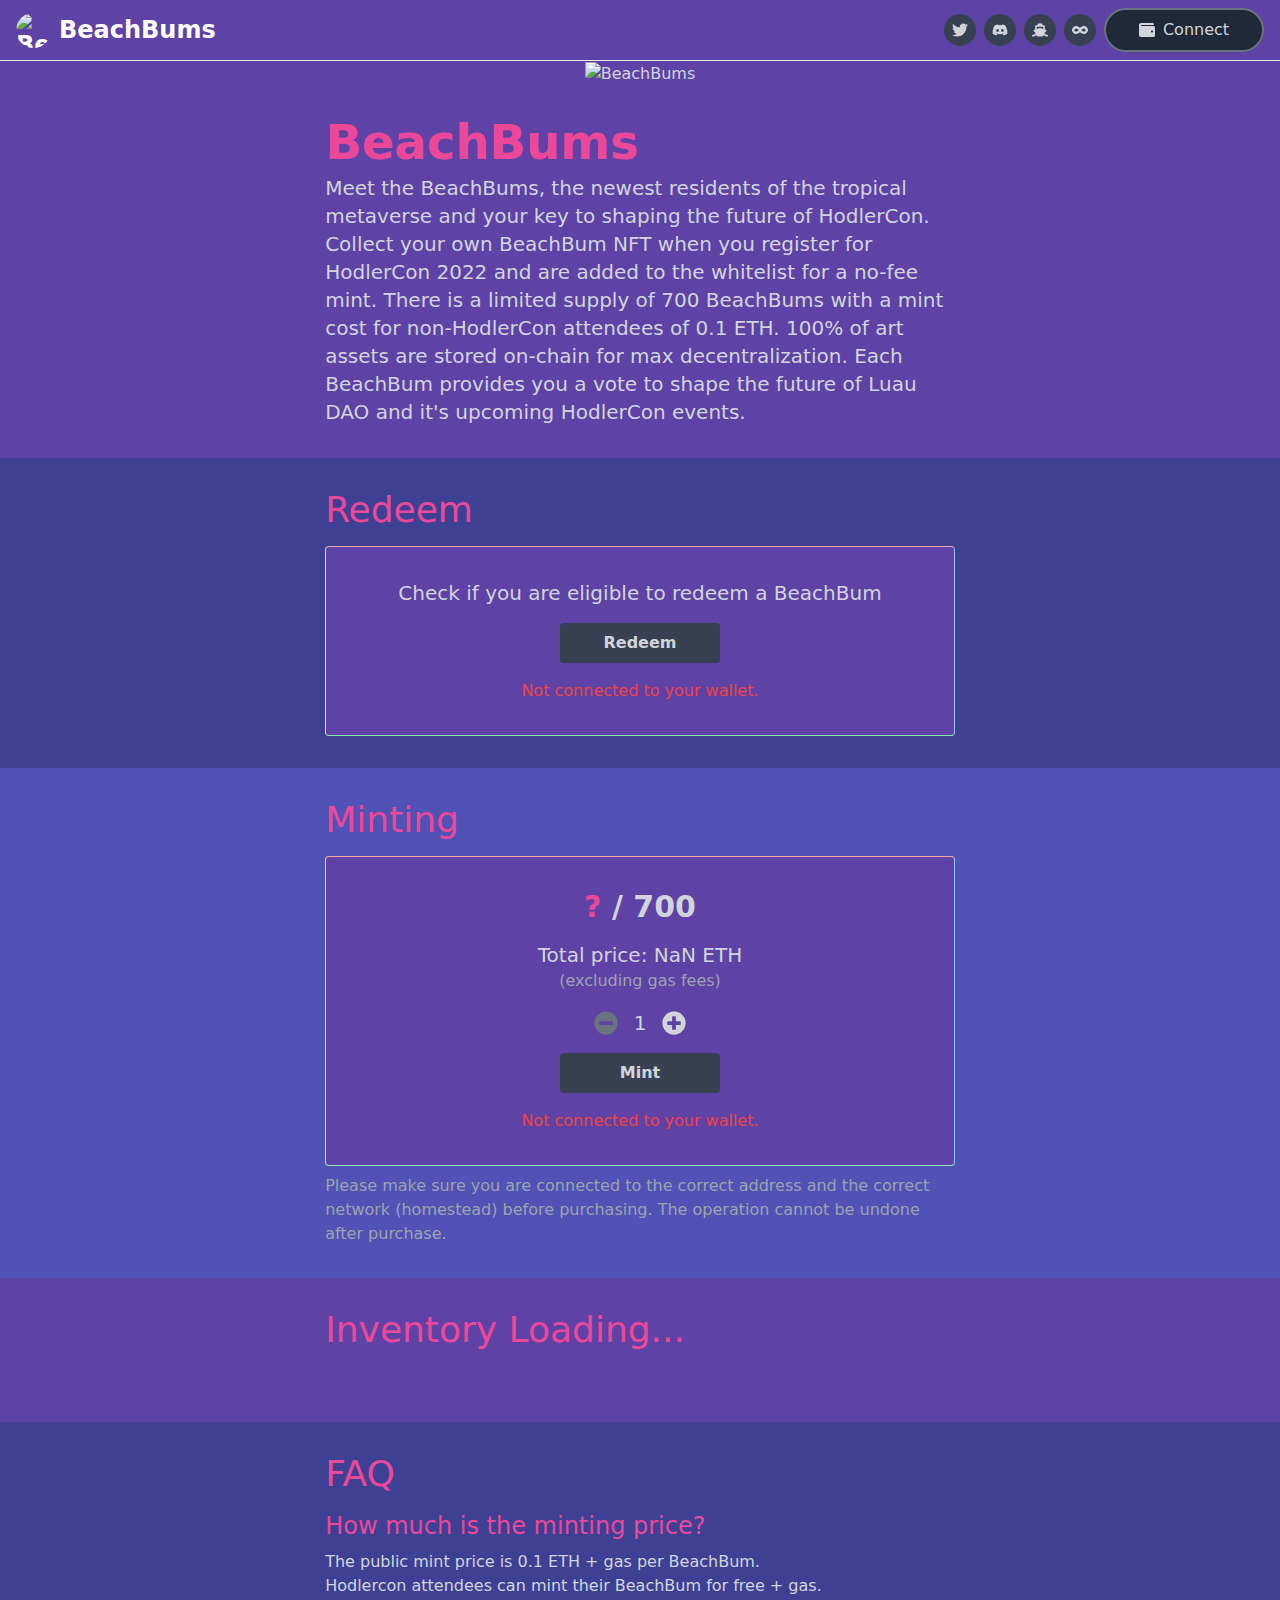
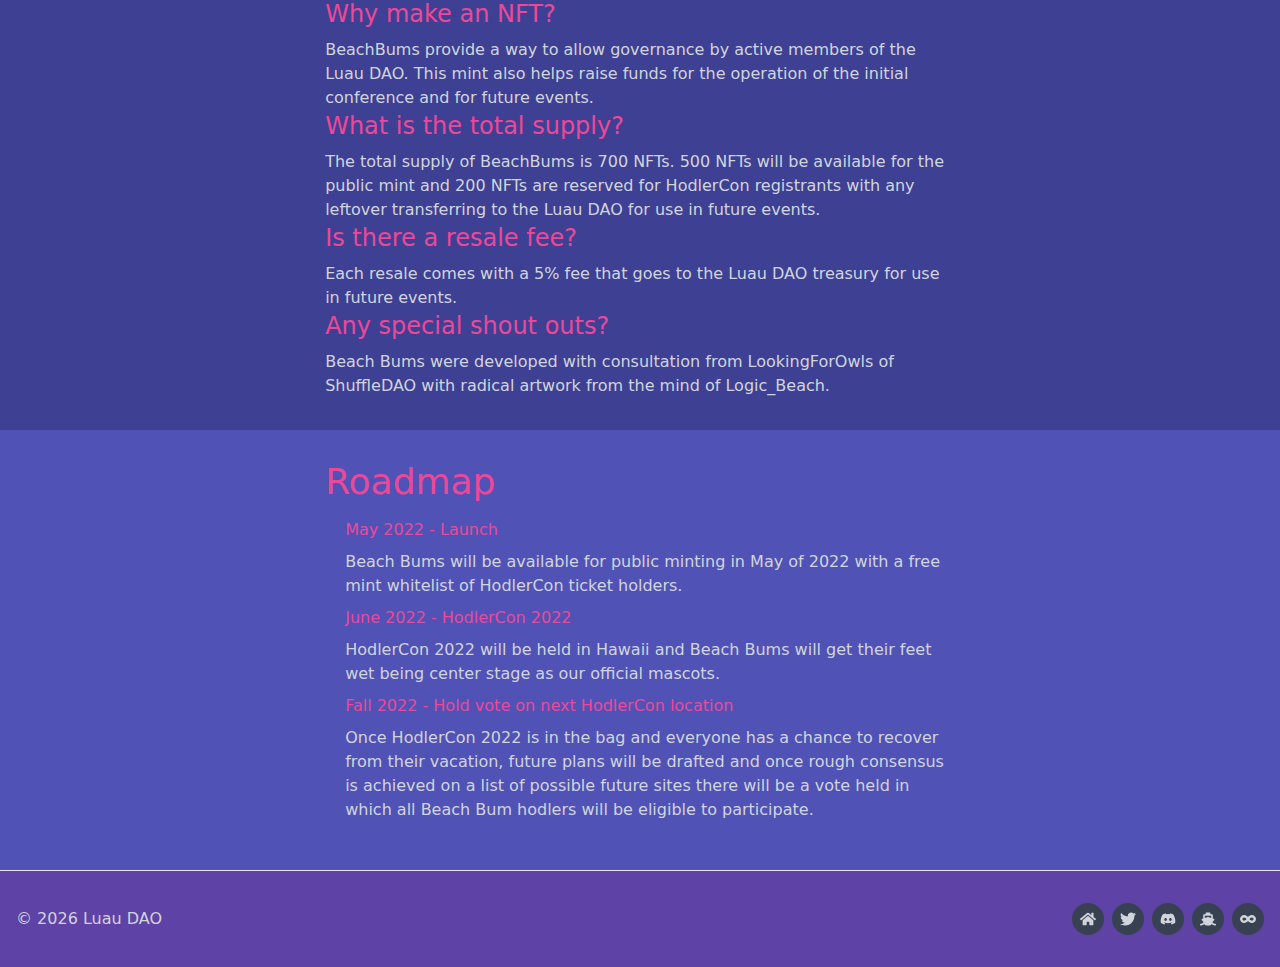
==== commit 6b6b9940: "Plz work" ====
--- a/beachbums/index.html
+++ b/beachbums/index.html
@@ -1 +1 @@
-<!DOCTYPE html><html><head><meta name="viewport" content="width=device-width"/><meta charSet="utf-8"/><link rel="apple-touch-icon" sizes="180x180" href="/beachbums/favicon/apple-touch-icon.png"/><link rel="icon" type="image/png" sizes="32x32" href="/beachbums/favicon/favicon-32x32.png"/><link rel="icon" type="image/png" sizes="16x16" href="/beachbums/favicon/favicon-16x16.png"/><link rel="manifest" href="/beachbums/favicon/site.webmanifest"/><link rel="mask-icon" href="/beachbums/favicon/safari-pinned-tab.svg" color="#5bbad5"/><link rel="shortcut icon" href="/beachbums/favicon/favicon.ico"/><meta name="msapplication-TileColor" content="#ffc40d"/><meta name="msapplication-config" content="/beachbums/favicon/browserconfig.xml"/><meta name="theme-color" content="#ffffff"/><link rel="alternate" type="application/rss+xml" href="/beachbums/feed.xml"/><meta name="description" content="BeachBums is an NFT collection of 700 unique characters."/><meta property="og:url" content="https://hodlercon.com/"/><meta property="og:type" content="website"/><meta property="og:site_name" content="BeachBums"/><meta property="og:title" content="An NFT collection of 700 unique characters"/><meta property="og:description" content="BeachBums is an NFT collection of 700 unique characters."/><meta property="og:image" content="https://hodlercon.com/beachbums/assets/card-image.png"/><meta name="twitter:card" content="summary_large_image"/><meta name="twitter:site" content="@Hodlercon"/><title>BeachBums</title><meta name="next-head-count" content="22"/><link rel="preload" href="/beachbums/_next/static/css/382b51d954595b83.css" as="style"/><link rel="stylesheet" href="/beachbums/_next/static/css/382b51d954595b83.css" data-n-g=""/><noscript data-n-css=""></noscript><script defer="" nomodule="" src="/beachbums/_next/static/chunks/polyfills-5cd94c89d3acac5f.js"></script><script src="/beachbums/_next/static/chunks/webpack-6861741e6d8be829.js" defer=""></script><script src="/beachbums/_next/static/chunks/framework-5f4595e5518b5600.js" defer=""></script><script src="/beachbums/_next/static/chunks/main-62065f648c735592.js" defer=""></script><script src="/beachbums/_next/static/chunks/pages/_app-977a9adc50f038d9.js" defer=""></script><script src="/beachbums/_next/static/chunks/1bfc9850-d9e4ebc141812005.js" defer=""></script><script src="/beachbums/_next/static/chunks/865-3f7ebd7c6e9c5dd9.js" defer=""></script><script src="/beachbums/_next/static/chunks/pages/index-8935468897b9861f.js" defer=""></script><script src="/beachbums/_next/static/A4WKL1jj2Z4QpVAC7ujrn/_buildManifest.js" defer=""></script><script src="/beachbums/_next/static/A4WKL1jj2Z4QpVAC7ujrn/_ssgManifest.js" defer=""></script><script src="/beachbums/_next/static/A4WKL1jj2Z4QpVAC7ujrn/_middlewareManifest.js" defer=""></script></head><body class="bg-gray-900 text-gray-300" style="background-color:#5e42a6"><div id="__next" data-reactroot=""><div class="sticky top-0 z-50"><header class="bg-gray-900 border-b py-2" style="background-color:#5e42a6"><div class="container mx-auto px-4 text-center"><div class="flex justify-between items-center"><a class="text-2xl font-bold text-white" href="/beachbums"><span class="flex items-center"><span style="box-sizing:border-box;display:inline-block;overflow:hidden;width:initial;height:initial;background:none;opacity:1;border:0;margin:0;padding:0;position:relative;max-width:100%"><span style="box-sizing:border-box;display:block;width:initial;height:initial;background:none;opacity:1;border:0;margin:0;padding:0;max-width:100%"><img style="display:block;max-width:100%;width:initial;height:initial;background:none;opacity:1;border:0;margin:0;padding:0" alt="" aria-hidden="true" src="data:image/svg+xml,%3csvg%20xmlns=%27http://www.w3.org/2000/svg%27%20version=%271.1%27%20width=%2735%27%20height=%2735%27/%3e"/></span><img alt="BeachBums" src="[data-uri]" decoding="async" data-nimg="intrinsic" class="rounded-full" style="position:absolute;top:0;left:0;bottom:0;right:0;box-sizing:border-box;padding:0;border:none;margin:auto;display:block;width:0;height:0;min-width:100%;max-width:100%;min-height:100%;max-height:100%"/><noscript><img alt="BeachBums" srcSet="https://hodlercon.com/beachbums/assets/logo.png?auto=format&amp;fit=max&amp;w=48 1x, https://hodlercon.com/beachbums/assets/logo.png?auto=format&amp;fit=max&amp;w=96 2x" src="https://hodlercon.com/beachbums/assets/logo.png?auto=format&amp;fit=max&amp;w=96" decoding="async" data-nimg="intrinsic" style="position:absolute;top:0;left:0;bottom:0;right:0;box-sizing:border-box;padding:0;border:none;margin:auto;display:block;width:0;height:0;min-width:100%;max-width:100%;min-height:100%;max-height:100%" class="rounded-full" loading="lazy"/></noscript></span><span class="hidden sm:block ml-2">BeachBums</span></span></a><div class="flex items-center space-x-2 ml-2 sm:ml-0"><a href="https://twitter.com/hodlercon" aria-label="BeachBums on Twitter" rel="noopener noreferrer" target="_blank" data-tip="Twitter" data-for="header" class="bg-gray-700 hover:bg-gray-600 rounded-full p-2"><svg stroke="currentColor" fill="currentColor" stroke-width="0" viewBox="0 0 512 512" height="1em" width="1em" xmlns="http://www.w3.org/2000/svg"><path d="M459.37 151.716c.325 4.548.325 9.097.325 13.645 0 138.72-105.583 298.558-298.558 298.558-59.452 0-114.68-17.219-161.137-47.106 8.447.974 16.568 1.299 25.34 1.299 49.055 0 94.213-16.568 130.274-44.832-46.132-.975-84.792-31.188-98.112-72.772 6.498.974 12.995 1.624 19.818 1.624 9.421 0 18.843-1.3 27.614-3.573-48.081-9.747-84.143-51.98-84.143-102.985v-1.299c13.969 7.797 30.214 12.67 47.431 13.319-28.264-18.843-46.781-51.005-46.781-87.391 0-19.492 5.197-37.36 14.294-52.954 51.655 63.675 129.3 105.258 216.365 109.807-1.624-7.797-2.599-15.918-2.599-24.04 0-57.828 46.782-104.934 104.934-104.934 30.213 0 57.502 12.67 76.67 33.137 23.715-4.548 46.456-13.32 66.599-25.34-7.798 24.366-24.366 44.833-46.132 57.827 21.117-2.273 41.584-8.122 60.426-16.243-14.292 20.791-32.161 39.308-52.628 54.253z"></path></svg></a><a href="https://discord.gg/DaPhpKrU" aria-label="BeachBums on Discord" rel="noopener noreferrer" target="_blank" data-tip="Discord" data-for="header" class="bg-gray-700 hover:bg-gray-600 rounded-full p-2"><svg stroke="currentColor" fill="currentColor" stroke-width="0" viewBox="0 0 640 512" height="1em" width="1em" xmlns="http://www.w3.org/2000/svg"><path d="M524.531,69.836a1.5,1.5,0,0,0-.764-.7A485.065,485.065,0,0,0,404.081,32.03a1.816,1.816,0,0,0-1.923.91,337.461,337.461,0,0,0-14.9,30.6,447.848,447.848,0,0,0-134.426,0,309.541,309.541,0,0,0-15.135-30.6,1.89,1.89,0,0,0-1.924-.91A483.689,483.689,0,0,0,116.085,69.137a1.712,1.712,0,0,0-.788.676C39.068,183.651,18.186,294.69,28.43,404.354a2.016,2.016,0,0,0,.765,1.375A487.666,487.666,0,0,0,176.02,479.918a1.9,1.9,0,0,0,2.063-.676A348.2,348.2,0,0,0,208.12,430.4a1.86,1.86,0,0,0-1.019-2.588,321.173,321.173,0,0,1-45.868-21.853,1.885,1.885,0,0,1-.185-3.126c3.082-2.309,6.166-4.711,9.109-7.137a1.819,1.819,0,0,1,1.9-.256c96.229,43.917,200.41,43.917,295.5,0a1.812,1.812,0,0,1,1.924.233c2.944,2.426,6.027,4.851,9.132,7.16a1.884,1.884,0,0,1-.162,3.126,301.407,301.407,0,0,1-45.89,21.83,1.875,1.875,0,0,0-1,2.611,391.055,391.055,0,0,0,30.014,48.815,1.864,1.864,0,0,0,2.063.7A486.048,486.048,0,0,0,610.7,405.729a1.882,1.882,0,0,0,.765-1.352C623.729,277.594,590.933,167.465,524.531,69.836ZM222.491,337.58c-28.972,0-52.844-26.587-52.844-59.239S193.056,219.1,222.491,219.1c29.665,0,53.306,26.82,52.843,59.239C275.334,310.993,251.924,337.58,222.491,337.58Zm195.38,0c-28.971,0-52.843-26.587-52.843-59.239S388.437,219.1,417.871,219.1c29.667,0,53.307,26.82,52.844,59.239C470.715,310.993,447.538,337.58,417.871,337.58Z"></path></svg></a><a href="https://opensea.io/collection/beachbums" aria-label="BeachBums on OpenSea" rel="noopener noreferrer" target="_blank" data-tip="OpenSea" data-for="header" class="bg-gray-700 hover:bg-gray-600 rounded-full p-2"><svg stroke="currentColor" fill="currentColor" stroke-width="0" viewBox="0 0 640 512" height="1em" width="1em" xmlns="http://www.w3.org/2000/svg"><path d="M496.616 372.639l70.012-70.012c16.899-16.9 9.942-45.771-12.836-53.092L512 236.102V96c0-17.673-14.327-32-32-32h-64V24c0-13.255-10.745-24-24-24H248c-13.255 0-24 10.745-24 24v40h-64c-17.673 0-32 14.327-32 32v140.102l-41.792 13.433c-22.753 7.313-29.754 36.173-12.836 53.092l70.012 70.012C125.828 416.287 85.587 448 24 448c-13.255 0-24 10.745-24 24v16c0 13.255 10.745 24 24 24 61.023 0 107.499-20.61 143.258-59.396C181.677 487.432 216.021 512 256 512h128c39.979 0 74.323-24.568 88.742-59.396C508.495 491.384 554.968 512 616 512c13.255 0 24-10.745 24-24v-16c0-13.255-10.745-24-24-24-60.817 0-101.542-31.001-119.384-75.361zM192 128h256v87.531l-118.208-37.995a31.995 31.995 0 0 0-19.584 0L192 215.531V128z"></path></svg></a><a href="https://etherscan.io/address/your_ethereum_contract_address" aria-label="Contract of BeachBums" rel="noopener noreferrer" target="_blank" data-tip="Etherscan" data-for="header" class="bg-gray-700 hover:bg-gray-600 rounded-full p-2"><svg stroke="currentColor" fill="currentColor" stroke-width="0" viewBox="0 0 640 512" height="1em" width="1em" xmlns="http://www.w3.org/2000/svg"><path d="M471.1 96C405 96 353.3 137.3 320 174.6 286.7 137.3 235 96 168.9 96 75.8 96 0 167.8 0 256s75.8 160 168.9 160c66.1 0 117.8-41.3 151.1-78.6 33.3 37.3 85 78.6 151.1 78.6 93.1 0 168.9-71.8 168.9-160S564.2 96 471.1 96zM168.9 320c-40.2 0-72.9-28.7-72.9-64s32.7-64 72.9-64c38.2 0 73.4 36.1 94 64-20.4 27.6-55.9 64-94 64zm302.2 0c-38.2 0-73.4-36.1-94-64 20.4-27.6 55.9-64 94-64 40.2 0 72.9 28.7 72.9 64s-32.7 64-72.9 64z"></path></svg></a><div class="flex justify-center"><button type="button" class="flex justify-center items-center space-x-2 border-2 border-gray-500 hover:border-gray-400 bg-gray-800 rounded-full px-4 py-2 w-40"><svg stroke="currentColor" fill="currentColor" stroke-width="0" viewBox="0 0 512 512" height="1em" width="1em" xmlns="http://www.w3.org/2000/svg"><path d="M461.2 128H80c-8.84 0-16-7.16-16-16s7.16-16 16-16h384c8.84 0 16-7.16 16-16 0-26.51-21.49-48-48-48H64C28.65 32 0 60.65 0 96v320c0 35.35 28.65 64 64 64h397.2c28.02 0 50.8-21.53 50.8-48V176c0-26.47-22.78-48-50.8-48zM416 336c-17.67 0-32-14.33-32-32s14.33-32 32-32 32 14.33 32 32-14.33 32-32 32z"></path></svg><span>Connect</span></button></div></div></div></div></header></div><main><div class="container mx-auto px-4 text-center"><span style="box-sizing:border-box;display:block;overflow:hidden;width:initial;height:initial;background:none;opacity:1;border:0;margin:0;padding:0"><img alt="BeachBums" src="[data-uri]" decoding="async" data-nimg="fixed" style="position:absolute;top:0;left:0;bottom:0;right:0;box-sizing:border-box;padding:0;border:none;margin:auto;display:block;width:0;height:0;min-width:100%;max-width:100%;min-height:100%;max-height:100%"/><noscript><img alt="BeachBums" sizes="100vw" srcSet="https://hodlercon.com/beachbums/assets/1920x600_cropped.png?auto=format&amp;fit=max&amp;w=640 640w, https://hodlercon.com/beachbums/assets/1920x600_cropped.png?auto=format&amp;fit=max&amp;w=750 750w, https://hodlercon.com/beachbums/assets/1920x600_cropped.png?auto=format&amp;fit=max&amp;w=828 828w, https://hodlercon.com/beachbums/assets/1920x600_cropped.png?auto=format&amp;fit=max&amp;w=1080 1080w, https://hodlercon.com/beachbums/assets/1920x600_cropped.png?auto=format&amp;fit=max&amp;w=1200 1200w, https://hodlercon.com/beachbums/assets/1920x600_cropped.png?auto=format&amp;fit=max&amp;w=1920 1920w, https://hodlercon.com/beachbums/assets/1920x600_cropped.png?auto=format&amp;fit=max&amp;w=2048 2048w, https://hodlercon.com/beachbums/assets/1920x600_cropped.png?auto=format&amp;fit=max&amp;w=3840 3840w" src="https://hodlercon.com/beachbums/assets/1920x600_cropped.png?auto=format&amp;fit=max&amp;w=3840" decoding="async" data-nimg="fixed" style="position:absolute;top:0;left:0;bottom:0;right:0;box-sizing:border-box;padding:0;border:none;margin:auto;display:block;width:0;height:0;min-width:100%;max-width:100%;min-height:100%;max-height:100%" loading="lazy"/></noscript></span></div><div class="bg-gray-800 py-8" style="background-color:#5e42a6"><div class="max-w-prose mx-auto px-4"><h1 class="text-5xl font-bold mb-2">BeachBums</h1><p class="text-xl">Meet the BeachBums, the newest residents of the tropical metaverse and your key to shaping the future of HodlerCon. Collect your own BeachBum NFT when you register for HodlerCon 2022 and are added to the whitelist for a no-fee mint. There is a limited supply of 700 BeachBums with a mint cost for non-HodlerCon attendees of 0.1 ETH. 100% of art assets are stored on-chain for max decentralization. Each BeachBum provides you a vote to shape the future of Luau DAO and it&#x27;s upcoming HodlerCon events.</p></div></div><div class="bg-gray-800 py-8" style="background-color:#3e4094"><div class="max-w-prose mx-auto px-4"><h2 class="text-4xl mb-4">Redeem</h2><div class="bg-gray-800 border border-t-red-300 border-r-blue-300 border-b-green-300 border-l-yellow-300 rounded p-8 space-y-4" style="background-color:#5e42a6"><div class="flex justify-center"><p class="text-xl">Check if you are eligible to redeem a BeachBum</p></div><div class="flex justify-center"><button type="button" class="rounded px-4 py-2 bg-gray-700 font-bold w-40 cursor-not-allowed" disabled="">Redeem</button></div></div></div></div><div class="py-8" style="background-color:#5052b5"><div class="max-w-prose mx-auto px-4"><h2 class="text-4xl mb-4">Minting</h2><div class="bg-gray-800 border border-t-red-300 border-r-blue-300 border-b-green-300 border-l-yellow-300 rounded p-8 space-y-4" style="background-color:#5e42a6"><div class="text-3xl font-bold text-center"><span class="text-pink-500">?</span> /<!-- --> <!-- -->700</div><div class="text-center"><p class="text-xl">Total price: <!-- -->NaN<!-- --> <!-- -->ETH</p><p class="text-gray-400">(excluding gas fees)</p></div><div class="flex justify-center items-center space-x-4"><button type="button" class="text-gray-500 cursor-default"><svg stroke="currentColor" fill="currentColor" stroke-width="0" viewBox="0 0 512 512" height="1.5em" width="1.5em" xmlns="http://www.w3.org/2000/svg"><path d="M256 8C119 8 8 119 8 256s111 248 248 248 248-111 248-248S393 8 256 8zM124 296c-6.6 0-12-5.4-12-12v-56c0-6.6 5.4-12 12-12h264c6.6 0 12 5.4 12 12v56c0 6.6-5.4 12-12 12H124z"></path></svg></button><span class="text-xl">1</span><button type="button" class=""><svg stroke="currentColor" fill="currentColor" stroke-width="0" viewBox="0 0 512 512" height="1.5em" width="1.5em" xmlns="http://www.w3.org/2000/svg"><path d="M256 8C119 8 8 119 8 256s111 248 248 248 248-111 248-248S393 8 256 8zm144 276c0 6.6-5.4 12-12 12h-92v92c0 6.6-5.4 12-12 12h-56c-6.6 0-12-5.4-12-12v-92h-92c-6.6 0-12-5.4-12-12v-56c0-6.6 5.4-12 12-12h92v-92c0-6.6 5.4-12 12-12h56c6.6 0 12 5.4 12 12v92h92c6.6 0 12 5.4 12 12v56z"></path></svg></button></div><div class="flex justify-center"><button type="button" class="rounded px-4 py-2 bg-gray-700 font-bold w-40 cursor-not-allowed" disabled="">Mint</button></div></div><div class="text-gray-400 mt-2">Please make sure you are connected to the correct address and the correct network (<!-- -->homestead<!-- -->) before purchasing. The operation cannot be undone after purchase.</div></div></div><div class="py-8" style="background-color:#5e42a6"><div class="max-w-prose mx-auto px-4"><h2 class="text-4xl mb-4">Inventory <span> Loading...</span></h2><div style="display:inline-grid;grid-template-columns:repeat(3, 1fr);justify-content:space-between;gap:0.5rem"></div></div></div><div class="bg-gray-800 py-8" style="background-color:#3e4094"><div class="max-w-prose mx-auto px-4"><h2 class="text-4xl mb-4">FAQ</h2><div class="space-y-4"><div><h3 class="text-2xl mb-2">How much is the minting price?</h3><p>The public mint price is 0.1 ETH + gas per BeachBum.<br/>Hodlercon attendees can mint their BeachBum for free + gas.</p><h3 class="text-2xl mb-2">Why make an NFT?</h3><p>BeachBums provide a way to allow governance by active members of the Luau DAO. This mint also helps raise funds for the operation of the initial conference and for future events.</p><h3 class="text-2xl mb-2">What is the total supply?</h3><p>The total supply of BeachBums is 700 NFTs. 500 NFTs will be available for the public mint and 200 NFTs are reserved for HodlerCon registrants with any leftover transferring to the Luau DAO for use in future events.</p><h3 class="text-2xl mb-2">Is there a resale fee?</h3><p>Each resale comes with a 5% fee that goes to the Luau DAO treasury for use in future events.</p><h3 class="text-2xl mb-2">Any special shout outs?</h3><p>Beach Bums were developed with consultation from LookingForOwls of ShuffleDAO with radical artwork from the mind of Logic_Beach.</p></div></div></div></div><div class="py-8" style="background-color:#5052b5"><div class="max-w-prose mx-auto px-4"><h2 class="text-4xl mb-4">Roadmap</h2><ul class="list-none pl-5 space-y-2 mb-4"><h3>May 2022 - Launch</h3><li>Beach Bums will be available for public minting in May of 2022 with a free mint whitelist of HodlerCon ticket holders.</li><h3>June 2022 - HodlerCon 2022</h3><li>HodlerCon 2022 will be held in Hawaii and Beach Bums will get their feet wet being center stage as our official mascots.</li><h3>Fall 2022 - Hold vote on next HodlerCon location</h3><li>Once HodlerCon 2022 is in the bag and everyone has a chance to recover from their vacation, future plans will be drafted and once rough consensus is achieved on a list of possible future sites there will be a vote held in which all Beach Bum hodlers will be eligible to participate.</li></ul></div></div></main><footer class="border-t"><div class="container mx-auto px-4 text-center"><div class="flex flex-col-reverse sm:flex-row justify-between items-center py-8"><div>© <!-- -->2022<!-- --> <!-- -->Luau DAO</div><div class="flex items-center space-x-2 mb-4 sm:mb-0"><a aria-label="Home" data-tip="Home" data-for="footer" class="bg-gray-700 hover:bg-gray-600 rounded-full p-2" href="/beachbums"><svg stroke="currentColor" fill="currentColor" stroke-width="0" viewBox="0 0 576 512" height="1em" width="1em" xmlns="http://www.w3.org/2000/svg"><path d="M280.37 148.26L96 300.11V464a16 16 0 0 0 16 16l112.06-.29a16 16 0 0 0 15.92-16V368a16 16 0 0 1 16-16h64a16 16 0 0 1 16 16v95.64a16 16 0 0 0 16 16.05L464 480a16 16 0 0 0 16-16V300L295.67 148.26a12.19 12.19 0 0 0-15.3 0zM571.6 251.47L488 182.56V44.05a12 12 0 0 0-12-12h-56a12 12 0 0 0-12 12v72.61L318.47 43a48 48 0 0 0-61 0L4.34 251.47a12 12 0 0 0-1.6 16.9l25.5 31A12 12 0 0 0 45.15 301l235.22-193.74a12.19 12.19 0 0 1 15.3 0L530.9 301a12 12 0 0 0 16.9-1.6l25.5-31a12 12 0 0 0-1.7-16.93z"></path></svg></a><a href="https://twitter.com/hodlercon" aria-label="BeachBums on Twitter" rel="noopener noreferrer" target="_blank" data-tip="Twitter" data-for="footer" class="bg-gray-700 hover:bg-gray-600 rounded-full p-2"><svg stroke="currentColor" fill="currentColor" stroke-width="0" viewBox="0 0 512 512" height="1em" width="1em" xmlns="http://www.w3.org/2000/svg"><path d="M459.37 151.716c.325 4.548.325 9.097.325 13.645 0 138.72-105.583 298.558-298.558 298.558-59.452 0-114.68-17.219-161.137-47.106 8.447.974 16.568 1.299 25.34 1.299 49.055 0 94.213-16.568 130.274-44.832-46.132-.975-84.792-31.188-98.112-72.772 6.498.974 12.995 1.624 19.818 1.624 9.421 0 18.843-1.3 27.614-3.573-48.081-9.747-84.143-51.98-84.143-102.985v-1.299c13.969 7.797 30.214 12.67 47.431 13.319-28.264-18.843-46.781-51.005-46.781-87.391 0-19.492 5.197-37.36 14.294-52.954 51.655 63.675 129.3 105.258 216.365 109.807-1.624-7.797-2.599-15.918-2.599-24.04 0-57.828 46.782-104.934 104.934-104.934 30.213 0 57.502 12.67 76.67 33.137 23.715-4.548 46.456-13.32 66.599-25.34-7.798 24.366-24.366 44.833-46.132 57.827 21.117-2.273 41.584-8.122 60.426-16.243-14.292 20.791-32.161 39.308-52.628 54.253z"></path></svg></a><a href="https://discord.gg/DaPhpKrU" aria-label="BeachBums on Discord" rel="noopener noreferrer" target="_blank" data-tip="Discord" data-for="footer" class="bg-gray-700 hover:bg-gray-600 rounded-full p-2"><svg stroke="currentColor" fill="currentColor" stroke-width="0" viewBox="0 0 640 512" height="1em" width="1em" xmlns="http://www.w3.org/2000/svg"><path d="M524.531,69.836a1.5,1.5,0,0,0-.764-.7A485.065,485.065,0,0,0,404.081,32.03a1.816,1.816,0,0,0-1.923.91,337.461,337.461,0,0,0-14.9,30.6,447.848,447.848,0,0,0-134.426,0,309.541,309.541,0,0,0-15.135-30.6,1.89,1.89,0,0,0-1.924-.91A483.689,483.689,0,0,0,116.085,69.137a1.712,1.712,0,0,0-.788.676C39.068,183.651,18.186,294.69,28.43,404.354a2.016,2.016,0,0,0,.765,1.375A487.666,487.666,0,0,0,176.02,479.918a1.9,1.9,0,0,0,2.063-.676A348.2,348.2,0,0,0,208.12,430.4a1.86,1.86,0,0,0-1.019-2.588,321.173,321.173,0,0,1-45.868-21.853,1.885,1.885,0,0,1-.185-3.126c3.082-2.309,6.166-4.711,9.109-7.137a1.819,1.819,0,0,1,1.9-.256c96.229,43.917,200.41,43.917,295.5,0a1.812,1.812,0,0,1,1.924.233c2.944,2.426,6.027,4.851,9.132,7.16a1.884,1.884,0,0,1-.162,3.126,301.407,301.407,0,0,1-45.89,21.83,1.875,1.875,0,0,0-1,2.611,391.055,391.055,0,0,0,30.014,48.815,1.864,1.864,0,0,0,2.063.7A486.048,486.048,0,0,0,610.7,405.729a1.882,1.882,0,0,0,.765-1.352C623.729,277.594,590.933,167.465,524.531,69.836ZM222.491,337.58c-28.972,0-52.844-26.587-52.844-59.239S193.056,219.1,222.491,219.1c29.665,0,53.306,26.82,52.843,59.239C275.334,310.993,251.924,337.58,222.491,337.58Zm195.38,0c-28.971,0-52.843-26.587-52.843-59.239S388.437,219.1,417.871,219.1c29.667,0,53.307,26.82,52.844,59.239C470.715,310.993,447.538,337.58,417.871,337.58Z"></path></svg></a><a href="https://opensea.io/collection/beachbums" aria-label="BeachBums on OpenSea" rel="noopener noreferrer" target="_blank" data-tip="OpenSea" data-for="footer" class="bg-gray-700 hover:bg-gray-600 rounded-full p-2"><svg stroke="currentColor" fill="currentColor" stroke-width="0" viewBox="0 0 640 512" height="1em" width="1em" xmlns="http://www.w3.org/2000/svg"><path d="M496.616 372.639l70.012-70.012c16.899-16.9 9.942-45.771-12.836-53.092L512 236.102V96c0-17.673-14.327-32-32-32h-64V24c0-13.255-10.745-24-24-24H248c-13.255 0-24 10.745-24 24v40h-64c-17.673 0-32 14.327-32 32v140.102l-41.792 13.433c-22.753 7.313-29.754 36.173-12.836 53.092l70.012 70.012C125.828 416.287 85.587 448 24 448c-13.255 0-24 10.745-24 24v16c0 13.255 10.745 24 24 24 61.023 0 107.499-20.61 143.258-59.396C181.677 487.432 216.021 512 256 512h128c39.979 0 74.323-24.568 88.742-59.396C508.495 491.384 554.968 512 616 512c13.255 0 24-10.745 24-24v-16c0-13.255-10.745-24-24-24-60.817 0-101.542-31.001-119.384-75.361zM192 128h256v87.531l-118.208-37.995a31.995 31.995 0 0 0-19.584 0L192 215.531V128z"></path></svg></a><a href="https://etherscan.io/address/your_ethereum_contract_address" aria-label="Contract of BeachBums" rel="noopener noreferrer" target="_blank" data-tip="Etherscan" data-for="footer" class="bg-gray-700 hover:bg-gray-600 rounded-full p-2"><svg stroke="currentColor" fill="currentColor" stroke-width="0" viewBox="0 0 640 512" height="1em" width="1em" xmlns="http://www.w3.org/2000/svg"><path d="M471.1 96C405 96 353.3 137.3 320 174.6 286.7 137.3 235 96 168.9 96 75.8 96 0 167.8 0 256s75.8 160 168.9 160c66.1 0 117.8-41.3 151.1-78.6 33.3 37.3 85 78.6 151.1 78.6 93.1 0 168.9-71.8 168.9-160S564.2 96 471.1 96zM168.9 320c-40.2 0-72.9-28.7-72.9-64s32.7-64 72.9-64c38.2 0 73.4 36.1 94 64-20.4 27.6-55.9 64-94 64zm302.2 0c-38.2 0-73.4-36.1-94-64 20.4-27.6 55.9-64 94-64 40.2 0 72.9 28.7 72.9 64s-32.7 64-72.9 64z"></path></svg></a></div></div></div></footer></div><script id="__NEXT_DATA__" type="application/json">{"props":{"pageProps":{}},"page":"/","query":{},"buildId":"A4WKL1jj2Z4QpVAC7ujrn","assetPrefix":"/beachbums","nextExport":true,"autoExport":true,"isFallback":false,"scriptLoader":[]}</script></body></html>+<!DOCTYPE html><html><head><meta name="viewport" content="width=device-width"/><meta charSet="utf-8"/><link rel="apple-touch-icon" sizes="180x180" href="/beachbums/favicon/apple-touch-icon.png"/><link rel="icon" type="image/png" sizes="32x32" href="/beachbums/favicon/favicon-32x32.png"/><link rel="icon" type="image/png" sizes="16x16" href="/beachbums/favicon/favicon-16x16.png"/><link rel="manifest" href="/beachbums/favicon/site.webmanifest"/><link rel="mask-icon" href="/beachbums/favicon/safari-pinned-tab.svg" color="#5bbad5"/><link rel="shortcut icon" href="/beachbums/favicon/favicon.ico"/><meta name="msapplication-TileColor" content="#ffc40d"/><meta name="msapplication-config" content="/beachbums/favicon/browserconfig.xml"/><meta name="theme-color" content="#ffffff"/><link rel="alternate" type="application/rss+xml" href="/beachbums/feed.xml"/><meta name="description" content="BeachBums is an NFT collection of 700 unique characters."/><meta property="og:url" content="https://hodlercon.com/"/><meta property="og:type" content="website"/><meta property="og:site_name" content="BeachBums"/><meta property="og:title" content="An NFT collection of 700 unique characters"/><meta property="og:description" content="BeachBums is an NFT collection of 700 unique characters."/><meta property="og:image" content="https://hodlercon.com/beachbums/assets/card-image.png"/><meta name="twitter:card" content="summary_large_image"/><meta name="twitter:site" content="@Hodlercon"/><title>BeachBums</title><meta name="next-head-count" content="22"/><link rel="preload" href="/beachbums/_next/static/css/82bc8fc5ae8d3445.css" as="style"/><link rel="stylesheet" href="/beachbums/_next/static/css/82bc8fc5ae8d3445.css" data-n-g=""/><noscript data-n-css=""></noscript><script defer="" nomodule="" src="/beachbums/_next/static/chunks/polyfills-5cd94c89d3acac5f.js"></script><script src="/beachbums/_next/static/chunks/webpack-19dab76023dae734.js" defer=""></script><script src="/beachbums/_next/static/chunks/framework-5f4595e5518b5600.js" defer=""></script><script src="/beachbums/_next/static/chunks/main-62065f648c735592.js" defer=""></script><script src="/beachbums/_next/static/chunks/pages/_app-977a9adc50f038d9.js" defer=""></script><script src="/beachbums/_next/static/chunks/1bfc9850-d9e4ebc141812005.js" defer=""></script><script src="/beachbums/_next/static/chunks/865-3f7ebd7c6e9c5dd9.js" defer=""></script><script src="/beachbums/_next/static/chunks/pages/index-8a98d8d91c79f729.js" defer=""></script><script src="/beachbums/_next/static/HcJelusrNlLY89bgpaayA/_buildManifest.js" defer=""></script><script src="/beachbums/_next/static/HcJelusrNlLY89bgpaayA/_ssgManifest.js" defer=""></script><script src="/beachbums/_next/static/HcJelusrNlLY89bgpaayA/_middlewareManifest.js" defer=""></script></head><body class="bg-gray-900 text-gray-300" style="background-color:#5e42a6"><div id="__next" data-reactroot=""><div class="sticky top-0 z-50"><header class="bg-gray-900 border-b py-2" style="background-color:#5e42a6"><div class="container mx-auto px-4 text-center"><div class="flex justify-between items-center"><a class="text-2xl font-bold text-white" href="/beachbums"><span class="flex items-center"><span style="box-sizing:border-box;display:inline-block;overflow:hidden;width:initial;height:initial;background:none;opacity:1;border:0;margin:0;padding:0;position:relative;max-width:100%"><span style="box-sizing:border-box;display:block;width:initial;height:initial;background:none;opacity:1;border:0;margin:0;padding:0;max-width:100%"><img style="display:block;max-width:100%;width:initial;height:initial;background:none;opacity:1;border:0;margin:0;padding:0" alt="" aria-hidden="true" src="data:image/svg+xml,%3csvg%20xmlns=%27http://www.w3.org/2000/svg%27%20version=%271.1%27%20width=%2735%27%20height=%2735%27/%3e"/></span><img alt="BeachBums" src="[data-uri]" decoding="async" data-nimg="intrinsic" class="rounded-full" style="position:absolute;top:0;left:0;bottom:0;right:0;box-sizing:border-box;padding:0;border:none;margin:auto;display:block;width:0;height:0;min-width:100%;max-width:100%;min-height:100%;max-height:100%"/><noscript><img alt="BeachBums" srcSet="https://hodlercon.com/beachbums/assets/logo.png?auto=format&amp;fit=max&amp;w=48 1x, https://hodlercon.com/beachbums/assets/logo.png?auto=format&amp;fit=max&amp;w=96 2x" src="https://hodlercon.com/beachbums/assets/logo.png?auto=format&amp;fit=max&amp;w=96" decoding="async" data-nimg="intrinsic" style="position:absolute;top:0;left:0;bottom:0;right:0;box-sizing:border-box;padding:0;border:none;margin:auto;display:block;width:0;height:0;min-width:100%;max-width:100%;min-height:100%;max-height:100%" class="rounded-full" loading="lazy"/></noscript></span><span class="hidden sm:block ml-2">BeachBums</span></span></a><div class="flex items-center space-x-2 ml-2 sm:ml-0"><a href="https://twitter.com/hodlercon" aria-label="BeachBums on Twitter" rel="noopener noreferrer" target="_blank" data-tip="Twitter" data-for="header" class="bg-gray-700 hover:bg-gray-600 rounded-full p-2"><svg stroke="currentColor" fill="currentColor" stroke-width="0" viewBox="0 0 512 512" height="1em" width="1em" xmlns="http://www.w3.org/2000/svg"><path d="M459.37 151.716c.325 4.548.325 9.097.325 13.645 0 138.72-105.583 298.558-298.558 298.558-59.452 0-114.68-17.219-161.137-47.106 8.447.974 16.568 1.299 25.34 1.299 49.055 0 94.213-16.568 130.274-44.832-46.132-.975-84.792-31.188-98.112-72.772 6.498.974 12.995 1.624 19.818 1.624 9.421 0 18.843-1.3 27.614-3.573-48.081-9.747-84.143-51.98-84.143-102.985v-1.299c13.969 7.797 30.214 12.67 47.431 13.319-28.264-18.843-46.781-51.005-46.781-87.391 0-19.492 5.197-37.36 14.294-52.954 51.655 63.675 129.3 105.258 216.365 109.807-1.624-7.797-2.599-15.918-2.599-24.04 0-57.828 46.782-104.934 104.934-104.934 30.213 0 57.502 12.67 76.67 33.137 23.715-4.548 46.456-13.32 66.599-25.34-7.798 24.366-24.366 44.833-46.132 57.827 21.117-2.273 41.584-8.122 60.426-16.243-14.292 20.791-32.161 39.308-52.628 54.253z"></path></svg></a><a href="https://discord.gg/DaPhpKrU" aria-label="BeachBums on Discord" rel="noopener noreferrer" target="_blank" data-tip="Discord" data-for="header" class="bg-gray-700 hover:bg-gray-600 rounded-full p-2"><svg stroke="currentColor" fill="currentColor" stroke-width="0" viewBox="0 0 640 512" height="1em" width="1em" xmlns="http://www.w3.org/2000/svg"><path d="M524.531,69.836a1.5,1.5,0,0,0-.764-.7A485.065,485.065,0,0,0,404.081,32.03a1.816,1.816,0,0,0-1.923.91,337.461,337.461,0,0,0-14.9,30.6,447.848,447.848,0,0,0-134.426,0,309.541,309.541,0,0,0-15.135-30.6,1.89,1.89,0,0,0-1.924-.91A483.689,483.689,0,0,0,116.085,69.137a1.712,1.712,0,0,0-.788.676C39.068,183.651,18.186,294.69,28.43,404.354a2.016,2.016,0,0,0,.765,1.375A487.666,487.666,0,0,0,176.02,479.918a1.9,1.9,0,0,0,2.063-.676A348.2,348.2,0,0,0,208.12,430.4a1.86,1.86,0,0,0-1.019-2.588,321.173,321.173,0,0,1-45.868-21.853,1.885,1.885,0,0,1-.185-3.126c3.082-2.309,6.166-4.711,9.109-7.137a1.819,1.819,0,0,1,1.9-.256c96.229,43.917,200.41,43.917,295.5,0a1.812,1.812,0,0,1,1.924.233c2.944,2.426,6.027,4.851,9.132,7.16a1.884,1.884,0,0,1-.162,3.126,301.407,301.407,0,0,1-45.89,21.83,1.875,1.875,0,0,0-1,2.611,391.055,391.055,0,0,0,30.014,48.815,1.864,1.864,0,0,0,2.063.7A486.048,486.048,0,0,0,610.7,405.729a1.882,1.882,0,0,0,.765-1.352C623.729,277.594,590.933,167.465,524.531,69.836ZM222.491,337.58c-28.972,0-52.844-26.587-52.844-59.239S193.056,219.1,222.491,219.1c29.665,0,53.306,26.82,52.843,59.239C275.334,310.993,251.924,337.58,222.491,337.58Zm195.38,0c-28.971,0-52.843-26.587-52.843-59.239S388.437,219.1,417.871,219.1c29.667,0,53.307,26.82,52.844,59.239C470.715,310.993,447.538,337.58,417.871,337.58Z"></path></svg></a><a href="https://opensea.io/collection/hodlercon-beachbums" aria-label="BeachBums on OpenSea" rel="noopener noreferrer" target="_blank" data-tip="OpenSea" data-for="header" class="bg-gray-700 hover:bg-gray-600 rounded-full p-2"><svg stroke="currentColor" fill="currentColor" stroke-width="0" viewBox="0 0 640 512" height="1em" width="1em" xmlns="http://www.w3.org/2000/svg"><path d="M496.616 372.639l70.012-70.012c16.899-16.9 9.942-45.771-12.836-53.092L512 236.102V96c0-17.673-14.327-32-32-32h-64V24c0-13.255-10.745-24-24-24H248c-13.255 0-24 10.745-24 24v40h-64c-17.673 0-32 14.327-32 32v140.102l-41.792 13.433c-22.753 7.313-29.754 36.173-12.836 53.092l70.012 70.012C125.828 416.287 85.587 448 24 448c-13.255 0-24 10.745-24 24v16c0 13.255 10.745 24 24 24 61.023 0 107.499-20.61 143.258-59.396C181.677 487.432 216.021 512 256 512h128c39.979 0 74.323-24.568 88.742-59.396C508.495 491.384 554.968 512 616 512c13.255 0 24-10.745 24-24v-16c0-13.255-10.745-24-24-24-60.817 0-101.542-31.001-119.384-75.361zM192 128h256v87.531l-118.208-37.995a31.995 31.995 0 0 0-19.584 0L192 215.531V128z"></path></svg></a><a href="https://etherscan.io/address/your_ethereum_contract_address" aria-label="Contract of BeachBums" rel="noopener noreferrer" target="_blank" data-tip="Etherscan" data-for="header" class="bg-gray-700 hover:bg-gray-600 rounded-full p-2"><svg stroke="currentColor" fill="currentColor" stroke-width="0" viewBox="0 0 640 512" height="1em" width="1em" xmlns="http://www.w3.org/2000/svg"><path d="M471.1 96C405 96 353.3 137.3 320 174.6 286.7 137.3 235 96 168.9 96 75.8 96 0 167.8 0 256s75.8 160 168.9 160c66.1 0 117.8-41.3 151.1-78.6 33.3 37.3 85 78.6 151.1 78.6 93.1 0 168.9-71.8 168.9-160S564.2 96 471.1 96zM168.9 320c-40.2 0-72.9-28.7-72.9-64s32.7-64 72.9-64c38.2 0 73.4 36.1 94 64-20.4 27.6-55.9 64-94 64zm302.2 0c-38.2 0-73.4-36.1-94-64 20.4-27.6 55.9-64 94-64 40.2 0 72.9 28.7 72.9 64s-32.7 64-72.9 64z"></path></svg></a><div class="flex justify-center"><button type="button" class="flex justify-center items-center space-x-2 border-2 border-gray-500 hover:border-gray-400 bg-gray-800 rounded-full px-4 py-2 w-40"><svg stroke="currentColor" fill="currentColor" stroke-width="0" viewBox="0 0 512 512" height="1em" width="1em" xmlns="http://www.w3.org/2000/svg"><path d="M461.2 128H80c-8.84 0-16-7.16-16-16s7.16-16 16-16h384c8.84 0 16-7.16 16-16 0-26.51-21.49-48-48-48H64C28.65 32 0 60.65 0 96v320c0 35.35 28.65 64 64 64h397.2c28.02 0 50.8-21.53 50.8-48V176c0-26.47-22.78-48-50.8-48zM416 336c-17.67 0-32-14.33-32-32s14.33-32 32-32 32 14.33 32 32-14.33 32-32 32z"></path></svg><span>Connect</span></button></div></div></div></div></header></div><main><div class="container mx-auto px-4 text-center"><img alt="BeachBums" src="[data-uri]" decoding="async" data-nimg="raw" style="display:inline-block"/><noscript><img alt="BeachBums" sizes="100vw" srcSet="https://hodlercon.com/beachbums/assets/1920x600_cropped.png?auto=format&amp;fit=max&amp;w=640 640w, https://hodlercon.com/beachbums/assets/1920x600_cropped.png?auto=format&amp;fit=max&amp;w=750 750w, https://hodlercon.com/beachbums/assets/1920x600_cropped.png?auto=format&amp;fit=max&amp;w=828 828w, https://hodlercon.com/beachbums/assets/1920x600_cropped.png?auto=format&amp;fit=max&amp;w=1080 1080w, https://hodlercon.com/beachbums/assets/1920x600_cropped.png?auto=format&amp;fit=max&amp;w=1200 1200w, https://hodlercon.com/beachbums/assets/1920x600_cropped.png?auto=format&amp;fit=max&amp;w=1920 1920w, https://hodlercon.com/beachbums/assets/1920x600_cropped.png?auto=format&amp;fit=max&amp;w=2048 2048w, https://hodlercon.com/beachbums/assets/1920x600_cropped.png?auto=format&amp;fit=max&amp;w=3840 3840w" src="https://hodlercon.com/beachbums/assets/1920x600_cropped.png?auto=format&amp;fit=max&amp;w=3840" decoding="async" data-nimg="raw" style="display:inline-block" loading="lazy"/></noscript></div><div class="bg-gray-800 py-8" style="background-color:#5e42a6"><div class="max-w-prose mx-auto px-4"><h1 class="text-5xl font-bold mb-2">BeachBums</h1><p class="text-xl">Meet the BeachBums, the newest residents of the tropical metaverse and your key to shaping the future of HodlerCon. Collect your own BeachBum NFT when you register for HodlerCon 2022 and are added to the whitelist for a no-fee mint. There is a limited supply of 700 BeachBums with a mint cost for non-HodlerCon attendees of 0.1 ETH. 100% of art assets are stored on-chain for max decentralization. Each BeachBum provides you a vote to shape the future of Luau DAO and it&#x27;s upcoming HodlerCon events.</p></div></div><div class="bg-gray-800 py-8" style="background-color:#3e4094"><div class="max-w-prose mx-auto px-4"><h2 class="text-4xl mb-4">Redeem</h2><div class="bg-gray-800 border border-t-red-300 border-r-blue-300 border-b-green-300 border-l-yellow-300 rounded p-8 space-y-4" style="background-color:#5e42a6"><div class="flex justify-center"><p class="text-xl">Check if you are eligible to redeem a BeachBum</p></div><div class="flex justify-center"><button type="button" class="rounded px-4 py-2 bg-gray-700 font-bold w-40 cursor-not-allowed" disabled="">Redeem</button></div></div></div></div><div class="py-8" style="background-color:#5052b5"><div class="max-w-prose mx-auto px-4"><h2 class="text-4xl mb-4">Minting</h2><div class="bg-gray-800 border border-t-red-300 border-r-blue-300 border-b-green-300 border-l-yellow-300 rounded p-8 space-y-4" style="background-color:#5e42a6"><div class="text-3xl font-bold text-center"><span class="text-pink-500">?</span> /<!-- --> <!-- -->700</div><div class="text-center"><p class="text-xl">Total price: <!-- -->NaN<!-- --> <!-- -->ETH</p><p class="text-gray-400">(excluding gas fees)</p></div><div class="flex justify-center items-center space-x-4"><button type="button" class="text-gray-500 cursor-default"><svg stroke="currentColor" fill="currentColor" stroke-width="0" viewBox="0 0 512 512" height="1.5em" width="1.5em" xmlns="http://www.w3.org/2000/svg"><path d="M256 8C119 8 8 119 8 256s111 248 248 248 248-111 248-248S393 8 256 8zM124 296c-6.6 0-12-5.4-12-12v-56c0-6.6 5.4-12 12-12h264c6.6 0 12 5.4 12 12v56c0 6.6-5.4 12-12 12H124z"></path></svg></button><span class="text-xl">1</span><button type="button" class=""><svg stroke="currentColor" fill="currentColor" stroke-width="0" viewBox="0 0 512 512" height="1.5em" width="1.5em" xmlns="http://www.w3.org/2000/svg"><path d="M256 8C119 8 8 119 8 256s111 248 248 248 248-111 248-248S393 8 256 8zm144 276c0 6.6-5.4 12-12 12h-92v92c0 6.6-5.4 12-12 12h-56c-6.6 0-12-5.4-12-12v-92h-92c-6.6 0-12-5.4-12-12v-56c0-6.6 5.4-12 12-12h92v-92c0-6.6 5.4-12 12-12h56c6.6 0 12 5.4 12 12v92h92c6.6 0 12 5.4 12 12v56z"></path></svg></button></div><div class="flex justify-center"><button type="button" class="rounded px-4 py-2 bg-gray-700 font-bold w-40 cursor-not-allowed" disabled="">Mint</button></div></div><div class="text-gray-400 mt-2">Please make sure you are connected to the correct address and the correct network (<!-- -->homestead<!-- -->) before purchasing. The operation cannot be undone after purchase.</div></div></div><div class="py-8" style="background-color:#5e42a6"><div class="max-w-prose mx-auto px-4"><h2 class="text-4xl mb-4">Inventory <span> Loading...</span></h2><div style="display:inline-grid;grid-template-columns:repeat(3, 1fr);justify-content:space-between;gap:0.5rem"></div></div></div><div class="bg-gray-800 py-8" style="background-color:#3e4094"><div class="max-w-prose mx-auto px-4"><h2 class="text-4xl mb-4">FAQ</h2><div class="space-y-4"><div><h3 class="text-2xl mb-2">How much is the minting price?</h3><p>The public mint price is 0.1 ETH + gas per BeachBum.<br/>Hodlercon attendees can mint their BeachBum for free + gas.</p><h3 class="text-2xl mb-2">Why make an NFT?</h3><p>BeachBums provide a way to allow governance by active members of the Luau DAO. This mint also helps raise funds for the operation of the initial conference and for future events.</p><h3 class="text-2xl mb-2">What is the total supply?</h3><p>The total supply of BeachBums is 700 NFTs. 500 NFTs will be available for the public mint and 200 NFTs are reserved for HodlerCon registrants with any leftover transferring to the Luau DAO for use in future events.</p><h3 class="text-2xl mb-2">Is there a resale fee?</h3><p>Each resale comes with a 5% fee that goes to the Luau DAO treasury for use in future events.</p><h3 class="text-2xl mb-2">Any special shout outs?</h3><p>Beach Bums were developed with consultation from LookingForOwls of ShuffleDAO with radical artwork from the mind of Logic_Beach.</p></div></div></div></div><div class="py-8" style="background-color:#5052b5"><div class="max-w-prose mx-auto px-4"><h2 class="text-4xl mb-4">Roadmap</h2><ul class="list-none pl-5 space-y-2 mb-4"><h3>May 2022 - Launch</h3><li>Beach Bums will be available for public minting in May of 2022 with a free mint whitelist of HodlerCon ticket holders.</li><h3>June 2022 - HodlerCon 2022</h3><li>HodlerCon 2022 will be held in Hawaii and Beach Bums will get their feet wet being center stage as our official mascots.</li><h3>Fall 2022 - Hold vote on next HodlerCon location</h3><li>Once HodlerCon 2022 is in the bag and everyone has a chance to recover from their vacation, future plans will be drafted and once rough consensus is achieved on a list of possible future sites there will be a vote held in which all Beach Bum hodlers will be eligible to participate.</li></ul></div></div></main><footer class="border-t"><div class="container mx-auto px-4 text-center"><div class="flex flex-col-reverse sm:flex-row justify-between items-center py-8"><div>© <!-- -->2022<!-- --> <!-- -->Luau DAO</div><div class="flex items-center space-x-2 mb-4 sm:mb-0"><a aria-label="Home" data-tip="Home" data-for="footer" class="bg-gray-700 hover:bg-gray-600 rounded-full p-2" href="/beachbums"><svg stroke="currentColor" fill="currentColor" stroke-width="0" viewBox="0 0 576 512" height="1em" width="1em" xmlns="http://www.w3.org/2000/svg"><path d="M280.37 148.26L96 300.11V464a16 16 0 0 0 16 16l112.06-.29a16 16 0 0 0 15.92-16V368a16 16 0 0 1 16-16h64a16 16 0 0 1 16 16v95.64a16 16 0 0 0 16 16.05L464 480a16 16 0 0 0 16-16V300L295.67 148.26a12.19 12.19 0 0 0-15.3 0zM571.6 251.47L488 182.56V44.05a12 12 0 0 0-12-12h-56a12 12 0 0 0-12 12v72.61L318.47 43a48 48 0 0 0-61 0L4.34 251.47a12 12 0 0 0-1.6 16.9l25.5 31A12 12 0 0 0 45.15 301l235.22-193.74a12.19 12.19 0 0 1 15.3 0L530.9 301a12 12 0 0 0 16.9-1.6l25.5-31a12 12 0 0 0-1.7-16.93z"></path></svg></a><a href="https://twitter.com/hodlercon" aria-label="BeachBums on Twitter" rel="noopener noreferrer" target="_blank" data-tip="Twitter" data-for="footer" class="bg-gray-700 hover:bg-gray-600 rounded-full p-2"><svg stroke="currentColor" fill="currentColor" stroke-width="0" viewBox="0 0 512 512" height="1em" width="1em" xmlns="http://www.w3.org/2000/svg"><path d="M459.37 151.716c.325 4.548.325 9.097.325 13.645 0 138.72-105.583 298.558-298.558 298.558-59.452 0-114.68-17.219-161.137-47.106 8.447.974 16.568 1.299 25.34 1.299 49.055 0 94.213-16.568 130.274-44.832-46.132-.975-84.792-31.188-98.112-72.772 6.498.974 12.995 1.624 19.818 1.624 9.421 0 18.843-1.3 27.614-3.573-48.081-9.747-84.143-51.98-84.143-102.985v-1.299c13.969 7.797 30.214 12.67 47.431 13.319-28.264-18.843-46.781-51.005-46.781-87.391 0-19.492 5.197-37.36 14.294-52.954 51.655 63.675 129.3 105.258 216.365 109.807-1.624-7.797-2.599-15.918-2.599-24.04 0-57.828 46.782-104.934 104.934-104.934 30.213 0 57.502 12.67 76.67 33.137 23.715-4.548 46.456-13.32 66.599-25.34-7.798 24.366-24.366 44.833-46.132 57.827 21.117-2.273 41.584-8.122 60.426-16.243-14.292 20.791-32.161 39.308-52.628 54.253z"></path></svg></a><a href="https://discord.gg/DaPhpKrU" aria-label="BeachBums on Discord" rel="noopener noreferrer" target="_blank" data-tip="Discord" data-for="footer" class="bg-gray-700 hover:bg-gray-600 rounded-full p-2"><svg stroke="currentColor" fill="currentColor" stroke-width="0" viewBox="0 0 640 512" height="1em" width="1em" xmlns="http://www.w3.org/2000/svg"><path d="M524.531,69.836a1.5,1.5,0,0,0-.764-.7A485.065,485.065,0,0,0,404.081,32.03a1.816,1.816,0,0,0-1.923.91,337.461,337.461,0,0,0-14.9,30.6,447.848,447.848,0,0,0-134.426,0,309.541,309.541,0,0,0-15.135-30.6,1.89,1.89,0,0,0-1.924-.91A483.689,483.689,0,0,0,116.085,69.137a1.712,1.712,0,0,0-.788.676C39.068,183.651,18.186,294.69,28.43,404.354a2.016,2.016,0,0,0,.765,1.375A487.666,487.666,0,0,0,176.02,479.918a1.9,1.9,0,0,0,2.063-.676A348.2,348.2,0,0,0,208.12,430.4a1.86,1.86,0,0,0-1.019-2.588,321.173,321.173,0,0,1-45.868-21.853,1.885,1.885,0,0,1-.185-3.126c3.082-2.309,6.166-4.711,9.109-7.137a1.819,1.819,0,0,1,1.9-.256c96.229,43.917,200.41,43.917,295.5,0a1.812,1.812,0,0,1,1.924.233c2.944,2.426,6.027,4.851,9.132,7.16a1.884,1.884,0,0,1-.162,3.126,301.407,301.407,0,0,1-45.89,21.83,1.875,1.875,0,0,0-1,2.611,391.055,391.055,0,0,0,30.014,48.815,1.864,1.864,0,0,0,2.063.7A486.048,486.048,0,0,0,610.7,405.729a1.882,1.882,0,0,0,.765-1.352C623.729,277.594,590.933,167.465,524.531,69.836ZM222.491,337.58c-28.972,0-52.844-26.587-52.844-59.239S193.056,219.1,222.491,219.1c29.665,0,53.306,26.82,52.843,59.239C275.334,310.993,251.924,337.58,222.491,337.58Zm195.38,0c-28.971,0-52.843-26.587-52.843-59.239S388.437,219.1,417.871,219.1c29.667,0,53.307,26.82,52.844,59.239C470.715,310.993,447.538,337.58,417.871,337.58Z"></path></svg></a><a href="https://opensea.io/collection/hodlercon-beachbums" aria-label="BeachBums on OpenSea" rel="noopener noreferrer" target="_blank" data-tip="OpenSea" data-for="footer" class="bg-gray-700 hover:bg-gray-600 rounded-full p-2"><svg stroke="currentColor" fill="currentColor" stroke-width="0" viewBox="0 0 640 512" height="1em" width="1em" xmlns="http://www.w3.org/2000/svg"><path d="M496.616 372.639l70.012-70.012c16.899-16.9 9.942-45.771-12.836-53.092L512 236.102V96c0-17.673-14.327-32-32-32h-64V24c0-13.255-10.745-24-24-24H248c-13.255 0-24 10.745-24 24v40h-64c-17.673 0-32 14.327-32 32v140.102l-41.792 13.433c-22.753 7.313-29.754 36.173-12.836 53.092l70.012 70.012C125.828 416.287 85.587 448 24 448c-13.255 0-24 10.745-24 24v16c0 13.255 10.745 24 24 24 61.023 0 107.499-20.61 143.258-59.396C181.677 487.432 216.021 512 256 512h128c39.979 0 74.323-24.568 88.742-59.396C508.495 491.384 554.968 512 616 512c13.255 0 24-10.745 24-24v-16c0-13.255-10.745-24-24-24-60.817 0-101.542-31.001-119.384-75.361zM192 128h256v87.531l-118.208-37.995a31.995 31.995 0 0 0-19.584 0L192 215.531V128z"></path></svg></a><a href="https://etherscan.io/address/your_ethereum_contract_address" aria-label="Contract of BeachBums" rel="noopener noreferrer" target="_blank" data-tip="Etherscan" data-for="footer" class="bg-gray-700 hover:bg-gray-600 rounded-full p-2"><svg stroke="currentColor" fill="currentColor" stroke-width="0" viewBox="0 0 640 512" height="1em" width="1em" xmlns="http://www.w3.org/2000/svg"><path d="M471.1 96C405 96 353.3 137.3 320 174.6 286.7 137.3 235 96 168.9 96 75.8 96 0 167.8 0 256s75.8 160 168.9 160c66.1 0 117.8-41.3 151.1-78.6 33.3 37.3 85 78.6 151.1 78.6 93.1 0 168.9-71.8 168.9-160S564.2 96 471.1 96zM168.9 320c-40.2 0-72.9-28.7-72.9-64s32.7-64 72.9-64c38.2 0 73.4 36.1 94 64-20.4 27.6-55.9 64-94 64zm302.2 0c-38.2 0-73.4-36.1-94-64 20.4-27.6 55.9-64 94-64 40.2 0 72.9 28.7 72.9 64s-32.7 64-72.9 64z"></path></svg></a></div></div></div></footer></div><script id="__NEXT_DATA__" type="application/json">{"props":{"pageProps":{}},"page":"/","query":{},"buildId":"HcJelusrNlLY89bgpaayA","assetPrefix":"/beachbums","nextExport":true,"autoExport":true,"isFallback":false,"scriptLoader":[]}</script></body></html>--- a/beachbums/_next/static/css/82bc8fc5ae8d3445.css
+++ b/beachbums/_next/static/css/82bc8fc5ae8d3445.css
@@ -0,0 +1,3 @@
+/*
+! tailwindcss v3.0.11 | MIT License | https://tailwindcss.com
+*/*,:after,:before{box-sizing:border-box;border:0 solid}:after,:before{--tw-content:""}html{line-height:1.5;-webkit-text-size-adjust:100%;-moz-tab-size:4;-o-tab-size:4;tab-size:4;font-family:ui-sans-serif,system-ui,-apple-system,BlinkMacSystemFont,Segoe UI,Roboto,Helvetica Neue,Arial,Noto Sans,sans-serif,Apple Color Emoji,Segoe UI Emoji,Segoe UI Symbol,Noto Color Emoji}body{margin:0;line-height:inherit}hr{height:0;color:inherit;border-top-width:1px}abbr:where([title]){-webkit-text-decoration:underline dotted;text-decoration:underline dotted}h1,h2,h3,h4,h5,h6{font-size:inherit;font-weight:inherit}a{color:inherit;text-decoration:inherit}b,strong{font-weight:bolder}code,kbd,pre,samp{font-family:ui-monospace,SFMono-Regular,Menlo,Monaco,Consolas,Liberation Mono,Courier New,monospace;font-size:1em}small{font-size:80%}sub,sup{font-size:75%;line-height:0;position:relative;vertical-align:baseline}sub{bottom:-.25em}sup{top:-.5em}table{text-indent:0;border-color:inherit;border-collapse:collapse}button,input,optgroup,select,textarea{font-family:inherit;font-size:100%;line-height:inherit;color:inherit;margin:0;padding:0}button,select{text-transform:none}[type=button],[type=reset],[type=submit],button{-webkit-appearance:button;background-color:transparent;background-image:none}:-moz-focusring{outline:auto}:-moz-ui-invalid{box-shadow:none}progress{vertical-align:baseline}::-webkit-inner-spin-button,::-webkit-outer-spin-button{height:auto}[type=search]{-webkit-appearance:textfield;outline-offset:-2px}::-webkit-search-decoration{-webkit-appearance:none}::-webkit-file-upload-button{-webkit-appearance:button;font:inherit}summary{display:list-item}blockquote,dd,dl,figure,h1,h2,h3,h4,h5,h6,hr,p,pre{margin:0}fieldset{margin:0}fieldset,legend{padding:0}menu,ol,ul{list-style:none;margin:0;padding:0}textarea{resize:vertical}input::-moz-placeholder,textarea::-moz-placeholder{opacity:1;color:#9ca3af}input:-ms-input-placeholder,textarea:-ms-input-placeholder{opacity:1;color:#9ca3af}input::placeholder,textarea::placeholder{opacity:1;color:#9ca3af}[role=button],button{cursor:pointer}:disabled{cursor:default}audio,canvas,embed,iframe,img,object,svg,video{display:block;vertical-align:middle}img,video{max-width:100%;height:auto}[hidden]{display:none}h1,h2,h3{--tw-text-opacity:1;color:rgb(236 72 153/var(--tw-text-opacity))}*,:after,:before{--tw-border-opacity:1;border-color:rgb(229 231 235/var(--tw-border-opacity))}.container{width:100%}@media (min-width:640px){.container{max-width:640px}}@media (min-width:768px){.container{max-width:768px}}@media (min-width:1024px){.container{max-width:1024px}}@media (min-width:1280px){.container{max-width:1280px}}@media (min-width:1536px){.container{max-width:1536px}}.sticky{position:-webkit-sticky;position:sticky}.top-0{top:0}.z-50{z-index:50}.mx-auto{margin-left:auto;margin-right:auto}.mb-2{margin-bottom:.5rem}.-ml-1{margin-left:-.25rem}.mr-3{margin-right:.75rem}.mb-4{margin-bottom:1rem}.ml-2{margin-left:.5rem}.mt-2{margin-top:.5rem}.mt-4{margin-top:1rem}.inline-block{display:inline-block}.flex{display:flex}.inline-grid{display:inline-grid}.hidden{display:none}.h-5{height:1.25rem}.w-40{width:10rem}.w-5{width:1.25rem}.max-w-prose{max-width:65ch}@-webkit-keyframes spin{to{transform:rotate(1turn)}}@keyframes spin{to{transform:rotate(1turn)}}.animate-spin{-webkit-animation:spin 1s linear infinite;animation:spin 1s linear infinite}.cursor-not-allowed{cursor:not-allowed}.cursor-default{cursor:default}.list-none{list-style-type:none}.flex-col-reverse{flex-direction:column-reverse}.items-center{align-items:center}.justify-center{justify-content:center}.justify-between{justify-content:space-between}.space-x-2>:not([hidden])~:not([hidden]){--tw-space-x-reverse:0;margin-right:calc(.5rem * var(--tw-space-x-reverse));margin-left:calc(.5rem * calc(1 - var(--tw-space-x-reverse)))}.space-y-4>:not([hidden])~:not([hidden]){--tw-space-y-reverse:0;margin-top:calc(1rem * calc(1 - var(--tw-space-y-reverse)));margin-bottom:calc(1rem * var(--tw-space-y-reverse))}.space-x-4>:not([hidden])~:not([hidden]){--tw-space-x-reverse:0;margin-right:calc(1rem * var(--tw-space-x-reverse));margin-left:calc(1rem * calc(1 - var(--tw-space-x-reverse)))}.space-y-2>:not([hidden])~:not([hidden]){--tw-space-y-reverse:0;margin-top:calc(.5rem * calc(1 - var(--tw-space-y-reverse)));margin-bottom:calc(.5rem * var(--tw-space-y-reverse))}.rounded-full{border-radius:9999px}.rounded{border-radius:.25rem}.border-2{border-width:2px}.border{border-width:1px}.border-t{border-top-width:1px}.border-b{border-bottom-width:1px}.border-gray-500{--tw-border-opacity:1;border-color:rgb(107 114 128/var(--tw-border-opacity))}.border-t-red-300{--tw-border-opacity:1;border-top-color:rgb(252 165 165/var(--tw-border-opacity))}.border-r-blue-300{--tw-border-opacity:1;border-right-color:rgb(147 197 253/var(--tw-border-opacity))}.border-b-green-300{--tw-border-opacity:1;border-bottom-color:rgb(134 239 172/var(--tw-border-opacity))}.border-l-yellow-300{--tw-border-opacity:1;border-left-color:rgb(253 224 71/var(--tw-border-opacity))}.bg-gray-800{--tw-bg-opacity:1;background-color:rgb(31 41 55/var(--tw-bg-opacity))}.bg-gray-900{--tw-bg-opacity:1;background-color:rgb(17 24 39/var(--tw-bg-opacity))}.bg-gray-700{--tw-bg-opacity:1;background-color:rgb(55 65 81/var(--tw-bg-opacity))}.bg-red-700{--tw-bg-opacity:1;background-color:rgb(185 28 28/var(--tw-bg-opacity))}.bg-blue-700{--tw-bg-opacity:1;background-color:rgb(29 78 216/var(--tw-bg-opacity))}.p-2{padding:.5rem}.p-8{padding:2rem}.py-8{padding-top:2rem;padding-bottom:2rem}.px-4{padding-left:1rem;padding-right:1rem}.py-2{padding-top:.5rem;padding-bottom:.5rem}.pl-5{padding-left:1.25rem}.text-center{text-align:center}.text-5xl{font-size:3rem;line-height:1}.text-xl{font-size:1.25rem;line-height:1.75rem}.text-4xl{font-size:2.25rem;line-height:2.5rem}.text-2xl{font-size:1.5rem;line-height:2rem}.text-3xl{font-size:1.875rem;line-height:2.25rem}.font-bold{font-weight:700}.text-gray-300{--tw-text-opacity:1;color:rgb(209 213 219/var(--tw-text-opacity))}.text-white{--tw-text-opacity:1;color:rgb(255 255 255/var(--tw-text-opacity))}.text-pink-500{--tw-text-opacity:1;color:rgb(236 72 153/var(--tw-text-opacity))}.text-gray-400{--tw-text-opacity:1;color:rgb(156 163 175/var(--tw-text-opacity))}.text-gray-500{--tw-text-opacity:1;color:rgb(107 114 128/var(--tw-text-opacity))}.text-green-500{--tw-text-opacity:1;color:rgb(34 197 94/var(--tw-text-opacity))}.text-red-500{--tw-text-opacity:1;color:rgb(239 68 68/var(--tw-text-opacity))}.text-gray-100{--tw-text-opacity:1;color:rgb(243 244 246/var(--tw-text-opacity))}.text-blue-500{--tw-text-opacity:1;color:rgb(59 130 246/var(--tw-text-opacity))}.opacity-25{opacity:.25}.opacity-75{opacity:.75}.bum svg{width:100%;max-width:150px;height:auto}.hover\:border-gray-400:hover{--tw-border-opacity:1;border-color:rgb(156 163 175/var(--tw-border-opacity))}.hover\:bg-gray-600:hover{--tw-bg-opacity:1;background-color:rgb(75 85 99/var(--tw-bg-opacity))}.hover\:bg-blue-600:hover{--tw-bg-opacity:1;background-color:rgb(37 99 235/var(--tw-bg-opacity))}.hover\:text-blue-400:hover{--tw-text-opacity:1;color:rgb(96 165 250/var(--tw-text-opacity))}@media (min-width:640px){.sm\:mb-0{margin-bottom:0}.sm\:ml-0{margin-left:0}.sm\:block{display:block}.sm\:flex-row{flex-direction:row}}--- a/beachbums/_next/static/css/82bc8fc5ae8d3445.css
+++ b/beachbums/_next/static/css/82bc8fc5ae8d3445.css
@@ -0,0 +1,3 @@
+/*
+! tailwindcss v3.0.11 | MIT License | https://tailwindcss.com
+*/*,:after,:before{box-sizing:border-box;border:0 solid}:after,:before{--tw-content:""}html{line-height:1.5;-webkit-text-size-adjust:100%;-moz-tab-size:4;-o-tab-size:4;tab-size:4;font-family:ui-sans-serif,system-ui,-apple-system,BlinkMacSystemFont,Segoe UI,Roboto,Helvetica Neue,Arial,Noto Sans,sans-serif,Apple Color Emoji,Segoe UI Emoji,Segoe UI Symbol,Noto Color Emoji}body{margin:0;line-height:inherit}hr{height:0;color:inherit;border-top-width:1px}abbr:where([title]){-webkit-text-decoration:underline dotted;text-decoration:underline dotted}h1,h2,h3,h4,h5,h6{font-size:inherit;font-weight:inherit}a{color:inherit;text-decoration:inherit}b,strong{font-weight:bolder}code,kbd,pre,samp{font-family:ui-monospace,SFMono-Regular,Menlo,Monaco,Consolas,Liberation Mono,Courier New,monospace;font-size:1em}small{font-size:80%}sub,sup{font-size:75%;line-height:0;position:relative;vertical-align:baseline}sub{bottom:-.25em}sup{top:-.5em}table{text-indent:0;border-color:inherit;border-collapse:collapse}button,input,optgroup,select,textarea{font-family:inherit;font-size:100%;line-height:inherit;color:inherit;margin:0;padding:0}button,select{text-transform:none}[type=button],[type=reset],[type=submit],button{-webkit-appearance:button;background-color:transparent;background-image:none}:-moz-focusring{outline:auto}:-moz-ui-invalid{box-shadow:none}progress{vertical-align:baseline}::-webkit-inner-spin-button,::-webkit-outer-spin-button{height:auto}[type=search]{-webkit-appearance:textfield;outline-offset:-2px}::-webkit-search-decoration{-webkit-appearance:none}::-webkit-file-upload-button{-webkit-appearance:button;font:inherit}summary{display:list-item}blockquote,dd,dl,figure,h1,h2,h3,h4,h5,h6,hr,p,pre{margin:0}fieldset{margin:0}fieldset,legend{padding:0}menu,ol,ul{list-style:none;margin:0;padding:0}textarea{resize:vertical}input::-moz-placeholder,textarea::-moz-placeholder{opacity:1;color:#9ca3af}input:-ms-input-placeholder,textarea:-ms-input-placeholder{opacity:1;color:#9ca3af}input::placeholder,textarea::placeholder{opacity:1;color:#9ca3af}[role=button],button{cursor:pointer}:disabled{cursor:default}audio,canvas,embed,iframe,img,object,svg,video{display:block;vertical-align:middle}img,video{max-width:100%;height:auto}[hidden]{display:none}h1,h2,h3{--tw-text-opacity:1;color:rgb(236 72 153/var(--tw-text-opacity))}*,:after,:before{--tw-border-opacity:1;border-color:rgb(229 231 235/var(--tw-border-opacity))}.container{width:100%}@media (min-width:640px){.container{max-width:640px}}@media (min-width:768px){.container{max-width:768px}}@media (min-width:1024px){.container{max-width:1024px}}@media (min-width:1280px){.container{max-width:1280px}}@media (min-width:1536px){.container{max-width:1536px}}.sticky{position:-webkit-sticky;position:sticky}.top-0{top:0}.z-50{z-index:50}.mx-auto{margin-left:auto;margin-right:auto}.mb-2{margin-bottom:.5rem}.-ml-1{margin-left:-.25rem}.mr-3{margin-right:.75rem}.mb-4{margin-bottom:1rem}.ml-2{margin-left:.5rem}.mt-2{margin-top:.5rem}.mt-4{margin-top:1rem}.inline-block{display:inline-block}.flex{display:flex}.inline-grid{display:inline-grid}.hidden{display:none}.h-5{height:1.25rem}.w-40{width:10rem}.w-5{width:1.25rem}.max-w-prose{max-width:65ch}@-webkit-keyframes spin{to{transform:rotate(1turn)}}@keyframes spin{to{transform:rotate(1turn)}}.animate-spin{-webkit-animation:spin 1s linear infinite;animation:spin 1s linear infinite}.cursor-not-allowed{cursor:not-allowed}.cursor-default{cursor:default}.list-none{list-style-type:none}.flex-col-reverse{flex-direction:column-reverse}.items-center{align-items:center}.justify-center{justify-content:center}.justify-between{justify-content:space-between}.space-x-2>:not([hidden])~:not([hidden]){--tw-space-x-reverse:0;margin-right:calc(.5rem * var(--tw-space-x-reverse));margin-left:calc(.5rem * calc(1 - var(--tw-space-x-reverse)))}.space-y-4>:not([hidden])~:not([hidden]){--tw-space-y-reverse:0;margin-top:calc(1rem * calc(1 - var(--tw-space-y-reverse)));margin-bottom:calc(1rem * var(--tw-space-y-reverse))}.space-x-4>:not([hidden])~:not([hidden]){--tw-space-x-reverse:0;margin-right:calc(1rem * var(--tw-space-x-reverse));margin-left:calc(1rem * calc(1 - var(--tw-space-x-reverse)))}.space-y-2>:not([hidden])~:not([hidden]){--tw-space-y-reverse:0;margin-top:calc(.5rem * calc(1 - var(--tw-space-y-reverse)));margin-bottom:calc(.5rem * var(--tw-space-y-reverse))}.rounded-full{border-radius:9999px}.rounded{border-radius:.25rem}.border-2{border-width:2px}.border{border-width:1px}.border-t{border-top-width:1px}.border-b{border-bottom-width:1px}.border-gray-500{--tw-border-opacity:1;border-color:rgb(107 114 128/var(--tw-border-opacity))}.border-t-red-300{--tw-border-opacity:1;border-top-color:rgb(252 165 165/var(--tw-border-opacity))}.border-r-blue-300{--tw-border-opacity:1;border-right-color:rgb(147 197 253/var(--tw-border-opacity))}.border-b-green-300{--tw-border-opacity:1;border-bottom-color:rgb(134 239 172/var(--tw-border-opacity))}.border-l-yellow-300{--tw-border-opacity:1;border-left-color:rgb(253 224 71/var(--tw-border-opacity))}.bg-gray-800{--tw-bg-opacity:1;background-color:rgb(31 41 55/var(--tw-bg-opacity))}.bg-gray-900{--tw-bg-opacity:1;background-color:rgb(17 24 39/var(--tw-bg-opacity))}.bg-gray-700{--tw-bg-opacity:1;background-color:rgb(55 65 81/var(--tw-bg-opacity))}.bg-red-700{--tw-bg-opacity:1;background-color:rgb(185 28 28/var(--tw-bg-opacity))}.bg-blue-700{--tw-bg-opacity:1;background-color:rgb(29 78 216/var(--tw-bg-opacity))}.p-2{padding:.5rem}.p-8{padding:2rem}.py-8{padding-top:2rem;padding-bottom:2rem}.px-4{padding-left:1rem;padding-right:1rem}.py-2{padding-top:.5rem;padding-bottom:.5rem}.pl-5{padding-left:1.25rem}.text-center{text-align:center}.text-5xl{font-size:3rem;line-height:1}.text-xl{font-size:1.25rem;line-height:1.75rem}.text-4xl{font-size:2.25rem;line-height:2.5rem}.text-2xl{font-size:1.5rem;line-height:2rem}.text-3xl{font-size:1.875rem;line-height:2.25rem}.font-bold{font-weight:700}.text-gray-300{--tw-text-opacity:1;color:rgb(209 213 219/var(--tw-text-opacity))}.text-white{--tw-text-opacity:1;color:rgb(255 255 255/var(--tw-text-opacity))}.text-pink-500{--tw-text-opacity:1;color:rgb(236 72 153/var(--tw-text-opacity))}.text-gray-400{--tw-text-opacity:1;color:rgb(156 163 175/var(--tw-text-opacity))}.text-gray-500{--tw-text-opacity:1;color:rgb(107 114 128/var(--tw-text-opacity))}.text-green-500{--tw-text-opacity:1;color:rgb(34 197 94/var(--tw-text-opacity))}.text-red-500{--tw-text-opacity:1;color:rgb(239 68 68/var(--tw-text-opacity))}.text-gray-100{--tw-text-opacity:1;color:rgb(243 244 246/var(--tw-text-opacity))}.text-blue-500{--tw-text-opacity:1;color:rgb(59 130 246/var(--tw-text-opacity))}.opacity-25{opacity:.25}.opacity-75{opacity:.75}.bum svg{width:100%;max-width:150px;height:auto}.hover\:border-gray-400:hover{--tw-border-opacity:1;border-color:rgb(156 163 175/var(--tw-border-opacity))}.hover\:bg-gray-600:hover{--tw-bg-opacity:1;background-color:rgb(75 85 99/var(--tw-bg-opacity))}.hover\:bg-blue-600:hover{--tw-bg-opacity:1;background-color:rgb(37 99 235/var(--tw-bg-opacity))}.hover\:text-blue-400:hover{--tw-text-opacity:1;color:rgb(96 165 250/var(--tw-text-opacity))}@media (min-width:640px){.sm\:mb-0{margin-bottom:0}.sm\:ml-0{margin-left:0}.sm\:block{display:block}.sm\:flex-row{flex-direction:row}}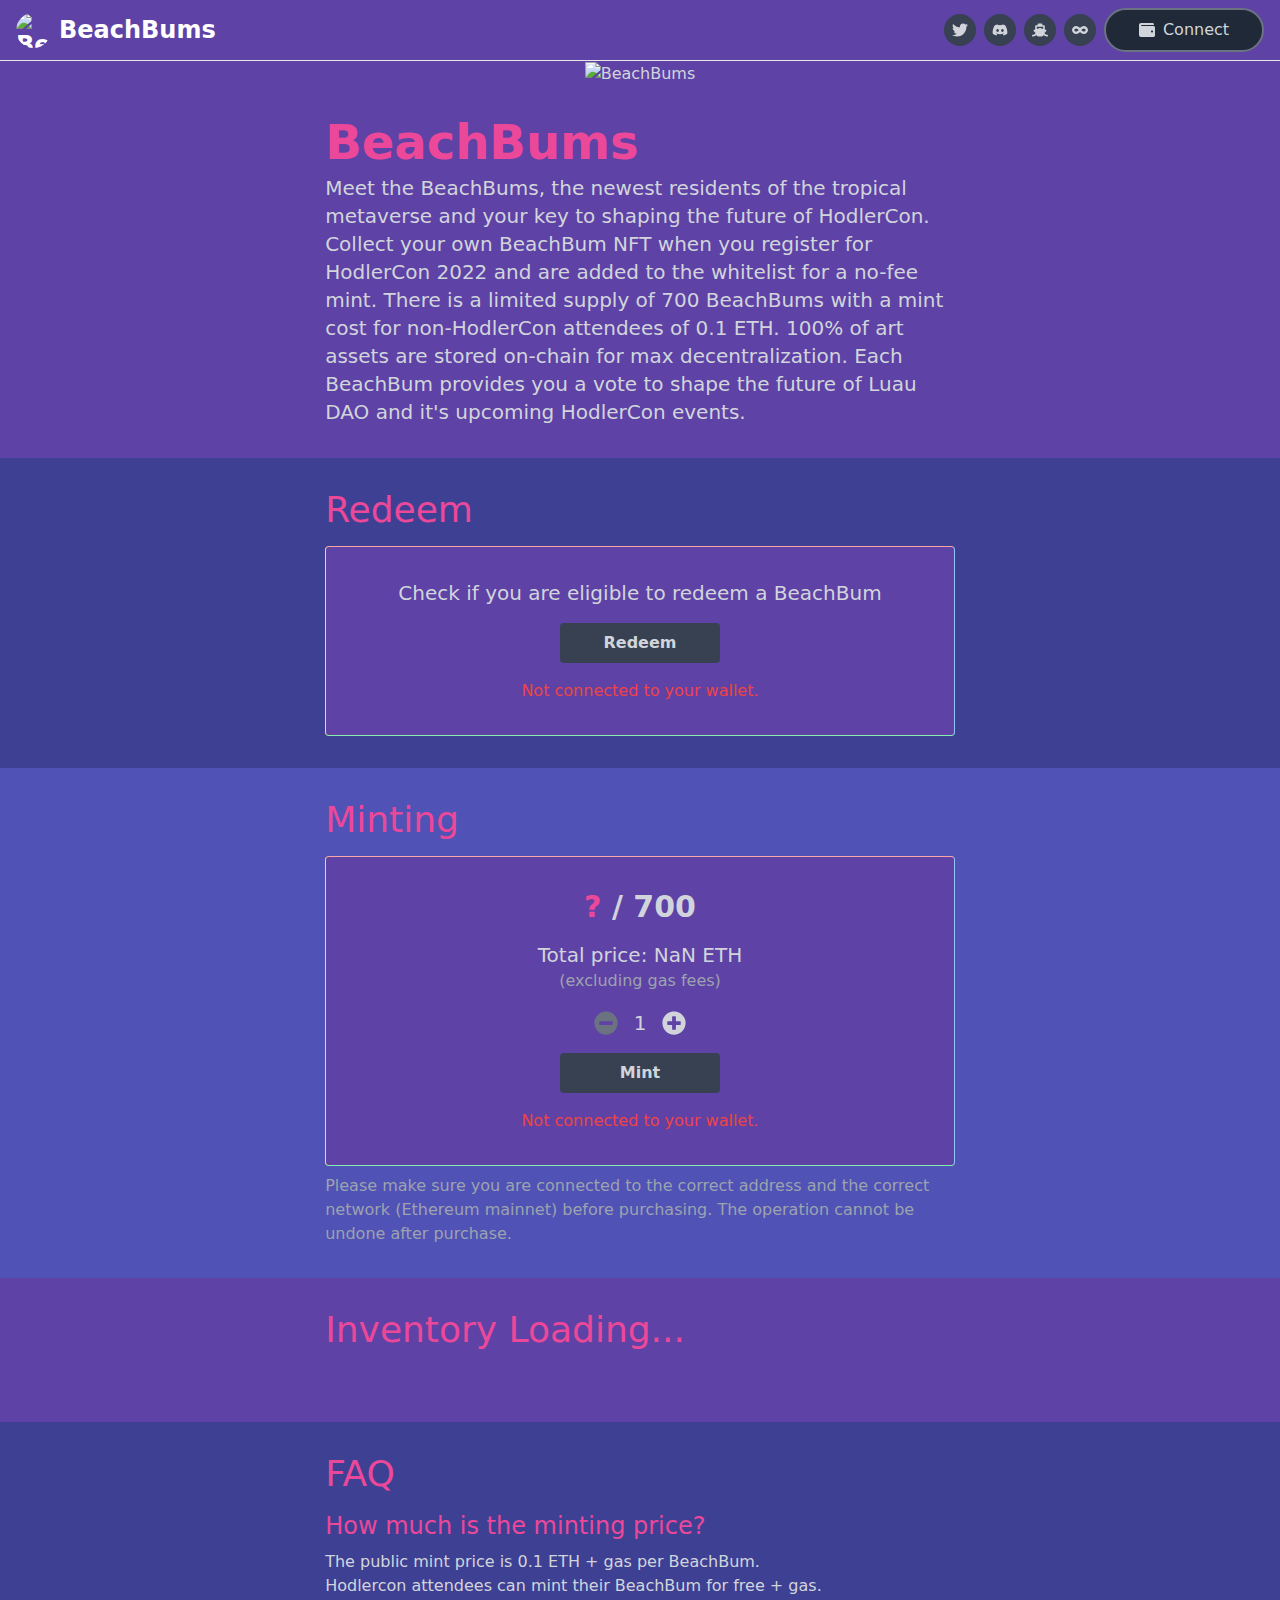
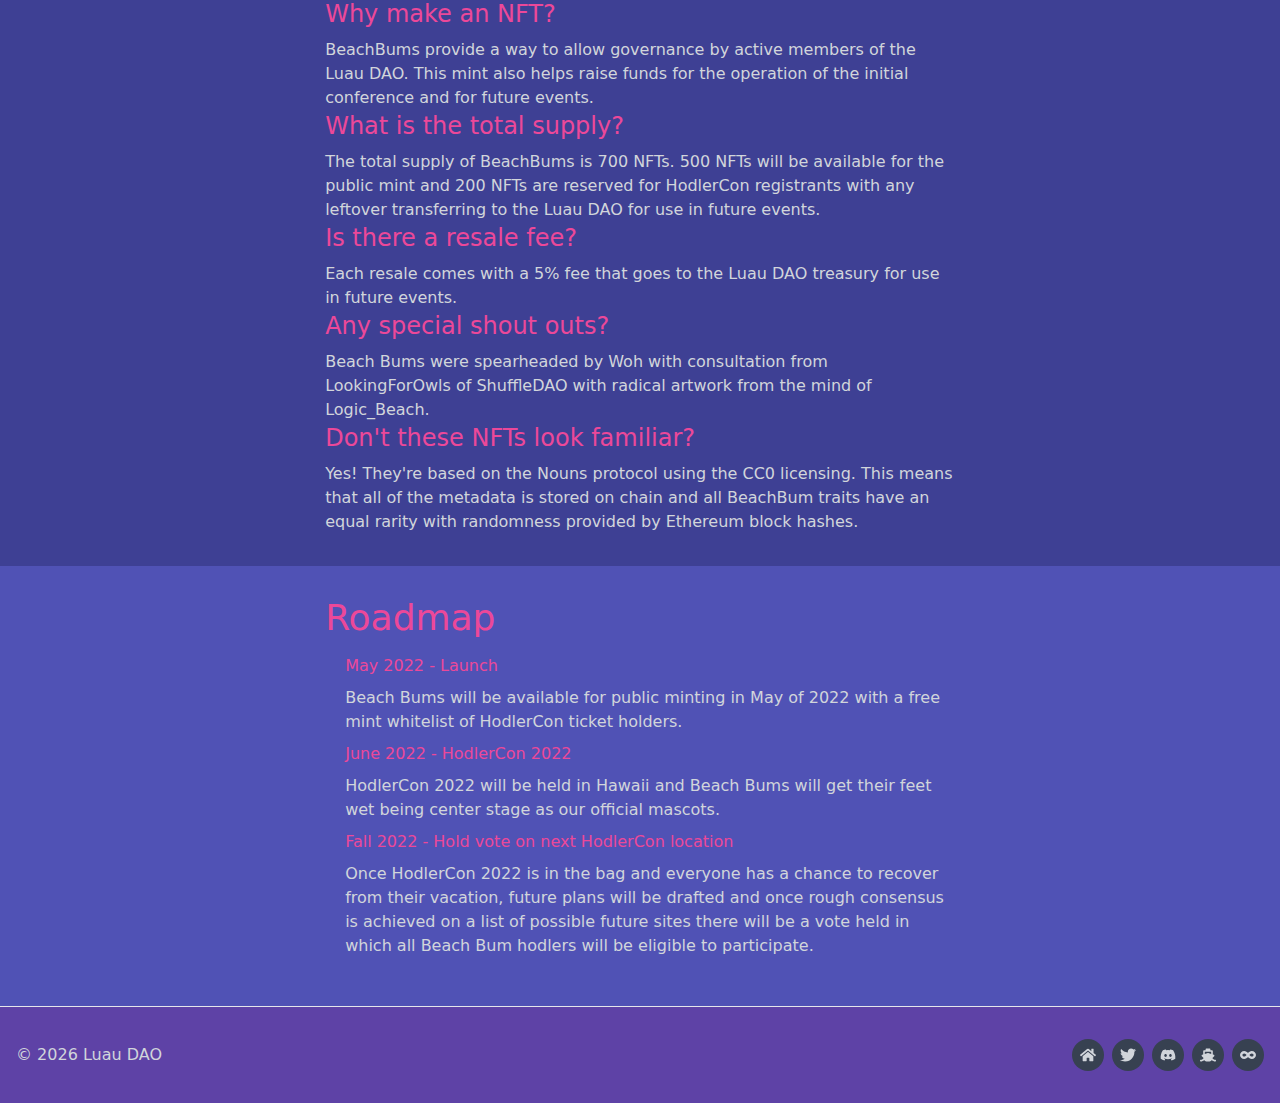
==== commit 1d9f014d: "Update FAQ and some metadata" ====
--- a/beachbums/index.html
+++ b/beachbums/index.html
@@ -1 +1 @@
-<!DOCTYPE html><html><head><meta name="viewport" content="width=device-width"/><meta charSet="utf-8"/><link rel="apple-touch-icon" sizes="180x180" href="/beachbums/favicon/apple-touch-icon.png"/><link rel="icon" type="image/png" sizes="32x32" href="/beachbums/favicon/favicon-32x32.png"/><link rel="icon" type="image/png" sizes="16x16" href="/beachbums/favicon/favicon-16x16.png"/><link rel="manifest" href="/beachbums/favicon/site.webmanifest"/><link rel="mask-icon" href="/beachbums/favicon/safari-pinned-tab.svg" color="#5bbad5"/><link rel="shortcut icon" href="/beachbums/favicon/favicon.ico"/><meta name="msapplication-TileColor" content="#ffc40d"/><meta name="msapplication-config" content="/beachbums/favicon/browserconfig.xml"/><meta name="theme-color" content="#ffffff"/><link rel="alternate" type="application/rss+xml" href="/beachbums/feed.xml"/><meta name="description" content="BeachBums is an NFT collection of 700 unique characters."/><meta property="og:url" content="https://hodlercon.com/"/><meta property="og:type" content="website"/><meta property="og:site_name" content="BeachBums"/><meta property="og:title" content="An NFT collection of 700 unique characters"/><meta property="og:description" content="BeachBums is an NFT collection of 700 unique characters."/><meta property="og:image" content="https://hodlercon.com/beachbums/assets/card-image.png"/><meta name="twitter:card" content="summary_large_image"/><meta name="twitter:site" content="@Hodlercon"/><title>BeachBums</title><meta name="next-head-count" content="22"/><link rel="preload" href="/beachbums/_next/static/css/82bc8fc5ae8d3445.css" as="style"/><link rel="stylesheet" href="/beachbums/_next/static/css/82bc8fc5ae8d3445.css" data-n-g=""/><noscript data-n-css=""></noscript><script defer="" nomodule="" src="/beachbums/_next/static/chunks/polyfills-5cd94c89d3acac5f.js"></script><script src="/beachbums/_next/static/chunks/webpack-19dab76023dae734.js" defer=""></script><script src="/beachbums/_next/static/chunks/framework-5f4595e5518b5600.js" defer=""></script><script src="/beachbums/_next/static/chunks/main-62065f648c735592.js" defer=""></script><script src="/beachbums/_next/static/chunks/pages/_app-977a9adc50f038d9.js" defer=""></script><script src="/beachbums/_next/static/chunks/1bfc9850-d9e4ebc141812005.js" defer=""></script><script src="/beachbums/_next/static/chunks/865-3f7ebd7c6e9c5dd9.js" defer=""></script><script src="/beachbums/_next/static/chunks/pages/index-8a98d8d91c79f729.js" defer=""></script><script src="/beachbums/_next/static/HcJelusrNlLY89bgpaayA/_buildManifest.js" defer=""></script><script src="/beachbums/_next/static/HcJelusrNlLY89bgpaayA/_ssgManifest.js" defer=""></script><script src="/beachbums/_next/static/HcJelusrNlLY89bgpaayA/_middlewareManifest.js" defer=""></script></head><body class="bg-gray-900 text-gray-300" style="background-color:#5e42a6"><div id="__next" data-reactroot=""><div class="sticky top-0 z-50"><header class="bg-gray-900 border-b py-2" style="background-color:#5e42a6"><div class="container mx-auto px-4 text-center"><div class="flex justify-between items-center"><a class="text-2xl font-bold text-white" href="/beachbums"><span class="flex items-center"><span style="box-sizing:border-box;display:inline-block;overflow:hidden;width:initial;height:initial;background:none;opacity:1;border:0;margin:0;padding:0;position:relative;max-width:100%"><span style="box-sizing:border-box;display:block;width:initial;height:initial;background:none;opacity:1;border:0;margin:0;padding:0;max-width:100%"><img style="display:block;max-width:100%;width:initial;height:initial;background:none;opacity:1;border:0;margin:0;padding:0" alt="" aria-hidden="true" src="data:image/svg+xml,%3csvg%20xmlns=%27http://www.w3.org/2000/svg%27%20version=%271.1%27%20width=%2735%27%20height=%2735%27/%3e"/></span><img alt="BeachBums" src="[data-uri]" decoding="async" data-nimg="intrinsic" class="rounded-full" style="position:absolute;top:0;left:0;bottom:0;right:0;box-sizing:border-box;padding:0;border:none;margin:auto;display:block;width:0;height:0;min-width:100%;max-width:100%;min-height:100%;max-height:100%"/><noscript><img alt="BeachBums" srcSet="https://hodlercon.com/beachbums/assets/logo.png?auto=format&amp;fit=max&amp;w=48 1x, https://hodlercon.com/beachbums/assets/logo.png?auto=format&amp;fit=max&amp;w=96 2x" src="https://hodlercon.com/beachbums/assets/logo.png?auto=format&amp;fit=max&amp;w=96" decoding="async" data-nimg="intrinsic" style="position:absolute;top:0;left:0;bottom:0;right:0;box-sizing:border-box;padding:0;border:none;margin:auto;display:block;width:0;height:0;min-width:100%;max-width:100%;min-height:100%;max-height:100%" class="rounded-full" loading="lazy"/></noscript></span><span class="hidden sm:block ml-2">BeachBums</span></span></a><div class="flex items-center space-x-2 ml-2 sm:ml-0"><a href="https://twitter.com/hodlercon" aria-label="BeachBums on Twitter" rel="noopener noreferrer" target="_blank" data-tip="Twitter" data-for="header" class="bg-gray-700 hover:bg-gray-600 rounded-full p-2"><svg stroke="currentColor" fill="currentColor" stroke-width="0" viewBox="0 0 512 512" height="1em" width="1em" xmlns="http://www.w3.org/2000/svg"><path d="M459.37 151.716c.325 4.548.325 9.097.325 13.645 0 138.72-105.583 298.558-298.558 298.558-59.452 0-114.68-17.219-161.137-47.106 8.447.974 16.568 1.299 25.34 1.299 49.055 0 94.213-16.568 130.274-44.832-46.132-.975-84.792-31.188-98.112-72.772 6.498.974 12.995 1.624 19.818 1.624 9.421 0 18.843-1.3 27.614-3.573-48.081-9.747-84.143-51.98-84.143-102.985v-1.299c13.969 7.797 30.214 12.67 47.431 13.319-28.264-18.843-46.781-51.005-46.781-87.391 0-19.492 5.197-37.36 14.294-52.954 51.655 63.675 129.3 105.258 216.365 109.807-1.624-7.797-2.599-15.918-2.599-24.04 0-57.828 46.782-104.934 104.934-104.934 30.213 0 57.502 12.67 76.67 33.137 23.715-4.548 46.456-13.32 66.599-25.34-7.798 24.366-24.366 44.833-46.132 57.827 21.117-2.273 41.584-8.122 60.426-16.243-14.292 20.791-32.161 39.308-52.628 54.253z"></path></svg></a><a href="https://discord.gg/DaPhpKrU" aria-label="BeachBums on Discord" rel="noopener noreferrer" target="_blank" data-tip="Discord" data-for="header" class="bg-gray-700 hover:bg-gray-600 rounded-full p-2"><svg stroke="currentColor" fill="currentColor" stroke-width="0" viewBox="0 0 640 512" height="1em" width="1em" xmlns="http://www.w3.org/2000/svg"><path d="M524.531,69.836a1.5,1.5,0,0,0-.764-.7A485.065,485.065,0,0,0,404.081,32.03a1.816,1.816,0,0,0-1.923.91,337.461,337.461,0,0,0-14.9,30.6,447.848,447.848,0,0,0-134.426,0,309.541,309.541,0,0,0-15.135-30.6,1.89,1.89,0,0,0-1.924-.91A483.689,483.689,0,0,0,116.085,69.137a1.712,1.712,0,0,0-.788.676C39.068,183.651,18.186,294.69,28.43,404.354a2.016,2.016,0,0,0,.765,1.375A487.666,487.666,0,0,0,176.02,479.918a1.9,1.9,0,0,0,2.063-.676A348.2,348.2,0,0,0,208.12,430.4a1.86,1.86,0,0,0-1.019-2.588,321.173,321.173,0,0,1-45.868-21.853,1.885,1.885,0,0,1-.185-3.126c3.082-2.309,6.166-4.711,9.109-7.137a1.819,1.819,0,0,1,1.9-.256c96.229,43.917,200.41,43.917,295.5,0a1.812,1.812,0,0,1,1.924.233c2.944,2.426,6.027,4.851,9.132,7.16a1.884,1.884,0,0,1-.162,3.126,301.407,301.407,0,0,1-45.89,21.83,1.875,1.875,0,0,0-1,2.611,391.055,391.055,0,0,0,30.014,48.815,1.864,1.864,0,0,0,2.063.7A486.048,486.048,0,0,0,610.7,405.729a1.882,1.882,0,0,0,.765-1.352C623.729,277.594,590.933,167.465,524.531,69.836ZM222.491,337.58c-28.972,0-52.844-26.587-52.844-59.239S193.056,219.1,222.491,219.1c29.665,0,53.306,26.82,52.843,59.239C275.334,310.993,251.924,337.58,222.491,337.58Zm195.38,0c-28.971,0-52.843-26.587-52.843-59.239S388.437,219.1,417.871,219.1c29.667,0,53.307,26.82,52.844,59.239C470.715,310.993,447.538,337.58,417.871,337.58Z"></path></svg></a><a href="https://opensea.io/collection/hodlercon-beachbums" aria-label="BeachBums on OpenSea" rel="noopener noreferrer" target="_blank" data-tip="OpenSea" data-for="header" class="bg-gray-700 hover:bg-gray-600 rounded-full p-2"><svg stroke="currentColor" fill="currentColor" stroke-width="0" viewBox="0 0 640 512" height="1em" width="1em" xmlns="http://www.w3.org/2000/svg"><path d="M496.616 372.639l70.012-70.012c16.899-16.9 9.942-45.771-12.836-53.092L512 236.102V96c0-17.673-14.327-32-32-32h-64V24c0-13.255-10.745-24-24-24H248c-13.255 0-24 10.745-24 24v40h-64c-17.673 0-32 14.327-32 32v140.102l-41.792 13.433c-22.753 7.313-29.754 36.173-12.836 53.092l70.012 70.012C125.828 416.287 85.587 448 24 448c-13.255 0-24 10.745-24 24v16c0 13.255 10.745 24 24 24 61.023 0 107.499-20.61 143.258-59.396C181.677 487.432 216.021 512 256 512h128c39.979 0 74.323-24.568 88.742-59.396C508.495 491.384 554.968 512 616 512c13.255 0 24-10.745 24-24v-16c0-13.255-10.745-24-24-24-60.817 0-101.542-31.001-119.384-75.361zM192 128h256v87.531l-118.208-37.995a31.995 31.995 0 0 0-19.584 0L192 215.531V128z"></path></svg></a><a href="https://etherscan.io/address/your_ethereum_contract_address" aria-label="Contract of BeachBums" rel="noopener noreferrer" target="_blank" data-tip="Etherscan" data-for="header" class="bg-gray-700 hover:bg-gray-600 rounded-full p-2"><svg stroke="currentColor" fill="currentColor" stroke-width="0" viewBox="0 0 640 512" height="1em" width="1em" xmlns="http://www.w3.org/2000/svg"><path d="M471.1 96C405 96 353.3 137.3 320 174.6 286.7 137.3 235 96 168.9 96 75.8 96 0 167.8 0 256s75.8 160 168.9 160c66.1 0 117.8-41.3 151.1-78.6 33.3 37.3 85 78.6 151.1 78.6 93.1 0 168.9-71.8 168.9-160S564.2 96 471.1 96zM168.9 320c-40.2 0-72.9-28.7-72.9-64s32.7-64 72.9-64c38.2 0 73.4 36.1 94 64-20.4 27.6-55.9 64-94 64zm302.2 0c-38.2 0-73.4-36.1-94-64 20.4-27.6 55.9-64 94-64 40.2 0 72.9 28.7 72.9 64s-32.7 64-72.9 64z"></path></svg></a><div class="flex justify-center"><button type="button" class="flex justify-center items-center space-x-2 border-2 border-gray-500 hover:border-gray-400 bg-gray-800 rounded-full px-4 py-2 w-40"><svg stroke="currentColor" fill="currentColor" stroke-width="0" viewBox="0 0 512 512" height="1em" width="1em" xmlns="http://www.w3.org/2000/svg"><path d="M461.2 128H80c-8.84 0-16-7.16-16-16s7.16-16 16-16h384c8.84 0 16-7.16 16-16 0-26.51-21.49-48-48-48H64C28.65 32 0 60.65 0 96v320c0 35.35 28.65 64 64 64h397.2c28.02 0 50.8-21.53 50.8-48V176c0-26.47-22.78-48-50.8-48zM416 336c-17.67 0-32-14.33-32-32s14.33-32 32-32 32 14.33 32 32-14.33 32-32 32z"></path></svg><span>Connect</span></button></div></div></div></div></header></div><main><div class="container mx-auto px-4 text-center"><img alt="BeachBums" src="[data-uri]" decoding="async" data-nimg="raw" style="display:inline-block"/><noscript><img alt="BeachBums" sizes="100vw" srcSet="https://hodlercon.com/beachbums/assets/1920x600_cropped.png?auto=format&amp;fit=max&amp;w=640 640w, https://hodlercon.com/beachbums/assets/1920x600_cropped.png?auto=format&amp;fit=max&amp;w=750 750w, https://hodlercon.com/beachbums/assets/1920x600_cropped.png?auto=format&amp;fit=max&amp;w=828 828w, https://hodlercon.com/beachbums/assets/1920x600_cropped.png?auto=format&amp;fit=max&amp;w=1080 1080w, https://hodlercon.com/beachbums/assets/1920x600_cropped.png?auto=format&amp;fit=max&amp;w=1200 1200w, https://hodlercon.com/beachbums/assets/1920x600_cropped.png?auto=format&amp;fit=max&amp;w=1920 1920w, https://hodlercon.com/beachbums/assets/1920x600_cropped.png?auto=format&amp;fit=max&amp;w=2048 2048w, https://hodlercon.com/beachbums/assets/1920x600_cropped.png?auto=format&amp;fit=max&amp;w=3840 3840w" src="https://hodlercon.com/beachbums/assets/1920x600_cropped.png?auto=format&amp;fit=max&amp;w=3840" decoding="async" data-nimg="raw" style="display:inline-block" loading="lazy"/></noscript></div><div class="bg-gray-800 py-8" style="background-color:#5e42a6"><div class="max-w-prose mx-auto px-4"><h1 class="text-5xl font-bold mb-2">BeachBums</h1><p class="text-xl">Meet the BeachBums, the newest residents of the tropical metaverse and your key to shaping the future of HodlerCon. Collect your own BeachBum NFT when you register for HodlerCon 2022 and are added to the whitelist for a no-fee mint. There is a limited supply of 700 BeachBums with a mint cost for non-HodlerCon attendees of 0.1 ETH. 100% of art assets are stored on-chain for max decentralization. Each BeachBum provides you a vote to shape the future of Luau DAO and it&#x27;s upcoming HodlerCon events.</p></div></div><div class="bg-gray-800 py-8" style="background-color:#3e4094"><div class="max-w-prose mx-auto px-4"><h2 class="text-4xl mb-4">Redeem</h2><div class="bg-gray-800 border border-t-red-300 border-r-blue-300 border-b-green-300 border-l-yellow-300 rounded p-8 space-y-4" style="background-color:#5e42a6"><div class="flex justify-center"><p class="text-xl">Check if you are eligible to redeem a BeachBum</p></div><div class="flex justify-center"><button type="button" class="rounded px-4 py-2 bg-gray-700 font-bold w-40 cursor-not-allowed" disabled="">Redeem</button></div></div></div></div><div class="py-8" style="background-color:#5052b5"><div class="max-w-prose mx-auto px-4"><h2 class="text-4xl mb-4">Minting</h2><div class="bg-gray-800 border border-t-red-300 border-r-blue-300 border-b-green-300 border-l-yellow-300 rounded p-8 space-y-4" style="background-color:#5e42a6"><div class="text-3xl font-bold text-center"><span class="text-pink-500">?</span> /<!-- --> <!-- -->700</div><div class="text-center"><p class="text-xl">Total price: <!-- -->NaN<!-- --> <!-- -->ETH</p><p class="text-gray-400">(excluding gas fees)</p></div><div class="flex justify-center items-center space-x-4"><button type="button" class="text-gray-500 cursor-default"><svg stroke="currentColor" fill="currentColor" stroke-width="0" viewBox="0 0 512 512" height="1.5em" width="1.5em" xmlns="http://www.w3.org/2000/svg"><path d="M256 8C119 8 8 119 8 256s111 248 248 248 248-111 248-248S393 8 256 8zM124 296c-6.6 0-12-5.4-12-12v-56c0-6.6 5.4-12 12-12h264c6.6 0 12 5.4 12 12v56c0 6.6-5.4 12-12 12H124z"></path></svg></button><span class="text-xl">1</span><button type="button" class=""><svg stroke="currentColor" fill="currentColor" stroke-width="0" viewBox="0 0 512 512" height="1.5em" width="1.5em" xmlns="http://www.w3.org/2000/svg"><path d="M256 8C119 8 8 119 8 256s111 248 248 248 248-111 248-248S393 8 256 8zm144 276c0 6.6-5.4 12-12 12h-92v92c0 6.6-5.4 12-12 12h-56c-6.6 0-12-5.4-12-12v-92h-92c-6.6 0-12-5.4-12-12v-56c0-6.6 5.4-12 12-12h92v-92c0-6.6 5.4-12 12-12h56c6.6 0 12 5.4 12 12v92h92c6.6 0 12 5.4 12 12v56z"></path></svg></button></div><div class="flex justify-center"><button type="button" class="rounded px-4 py-2 bg-gray-700 font-bold w-40 cursor-not-allowed" disabled="">Mint</button></div></div><div class="text-gray-400 mt-2">Please make sure you are connected to the correct address and the correct network (<!-- -->homestead<!-- -->) before purchasing. The operation cannot be undone after purchase.</div></div></div><div class="py-8" style="background-color:#5e42a6"><div class="max-w-prose mx-auto px-4"><h2 class="text-4xl mb-4">Inventory <span> Loading...</span></h2><div style="display:inline-grid;grid-template-columns:repeat(3, 1fr);justify-content:space-between;gap:0.5rem"></div></div></div><div class="bg-gray-800 py-8" style="background-color:#3e4094"><div class="max-w-prose mx-auto px-4"><h2 class="text-4xl mb-4">FAQ</h2><div class="space-y-4"><div><h3 class="text-2xl mb-2">How much is the minting price?</h3><p>The public mint price is 0.1 ETH + gas per BeachBum.<br/>Hodlercon attendees can mint their BeachBum for free + gas.</p><h3 class="text-2xl mb-2">Why make an NFT?</h3><p>BeachBums provide a way to allow governance by active members of the Luau DAO. This mint also helps raise funds for the operation of the initial conference and for future events.</p><h3 class="text-2xl mb-2">What is the total supply?</h3><p>The total supply of BeachBums is 700 NFTs. 500 NFTs will be available for the public mint and 200 NFTs are reserved for HodlerCon registrants with any leftover transferring to the Luau DAO for use in future events.</p><h3 class="text-2xl mb-2">Is there a resale fee?</h3><p>Each resale comes with a 5% fee that goes to the Luau DAO treasury for use in future events.</p><h3 class="text-2xl mb-2">Any special shout outs?</h3><p>Beach Bums were developed with consultation from LookingForOwls of ShuffleDAO with radical artwork from the mind of Logic_Beach.</p></div></div></div></div><div class="py-8" style="background-color:#5052b5"><div class="max-w-prose mx-auto px-4"><h2 class="text-4xl mb-4">Roadmap</h2><ul class="list-none pl-5 space-y-2 mb-4"><h3>May 2022 - Launch</h3><li>Beach Bums will be available for public minting in May of 2022 with a free mint whitelist of HodlerCon ticket holders.</li><h3>June 2022 - HodlerCon 2022</h3><li>HodlerCon 2022 will be held in Hawaii and Beach Bums will get their feet wet being center stage as our official mascots.</li><h3>Fall 2022 - Hold vote on next HodlerCon location</h3><li>Once HodlerCon 2022 is in the bag and everyone has a chance to recover from their vacation, future plans will be drafted and once rough consensus is achieved on a list of possible future sites there will be a vote held in which all Beach Bum hodlers will be eligible to participate.</li></ul></div></div></main><footer class="border-t"><div class="container mx-auto px-4 text-center"><div class="flex flex-col-reverse sm:flex-row justify-between items-center py-8"><div>© <!-- -->2022<!-- --> <!-- -->Luau DAO</div><div class="flex items-center space-x-2 mb-4 sm:mb-0"><a aria-label="Home" data-tip="Home" data-for="footer" class="bg-gray-700 hover:bg-gray-600 rounded-full p-2" href="/beachbums"><svg stroke="currentColor" fill="currentColor" stroke-width="0" viewBox="0 0 576 512" height="1em" width="1em" xmlns="http://www.w3.org/2000/svg"><path d="M280.37 148.26L96 300.11V464a16 16 0 0 0 16 16l112.06-.29a16 16 0 0 0 15.92-16V368a16 16 0 0 1 16-16h64a16 16 0 0 1 16 16v95.64a16 16 0 0 0 16 16.05L464 480a16 16 0 0 0 16-16V300L295.67 148.26a12.19 12.19 0 0 0-15.3 0zM571.6 251.47L488 182.56V44.05a12 12 0 0 0-12-12h-56a12 12 0 0 0-12 12v72.61L318.47 43a48 48 0 0 0-61 0L4.34 251.47a12 12 0 0 0-1.6 16.9l25.5 31A12 12 0 0 0 45.15 301l235.22-193.74a12.19 12.19 0 0 1 15.3 0L530.9 301a12 12 0 0 0 16.9-1.6l25.5-31a12 12 0 0 0-1.7-16.93z"></path></svg></a><a href="https://twitter.com/hodlercon" aria-label="BeachBums on Twitter" rel="noopener noreferrer" target="_blank" data-tip="Twitter" data-for="footer" class="bg-gray-700 hover:bg-gray-600 rounded-full p-2"><svg stroke="currentColor" fill="currentColor" stroke-width="0" viewBox="0 0 512 512" height="1em" width="1em" xmlns="http://www.w3.org/2000/svg"><path d="M459.37 151.716c.325 4.548.325 9.097.325 13.645 0 138.72-105.583 298.558-298.558 298.558-59.452 0-114.68-17.219-161.137-47.106 8.447.974 16.568 1.299 25.34 1.299 49.055 0 94.213-16.568 130.274-44.832-46.132-.975-84.792-31.188-98.112-72.772 6.498.974 12.995 1.624 19.818 1.624 9.421 0 18.843-1.3 27.614-3.573-48.081-9.747-84.143-51.98-84.143-102.985v-1.299c13.969 7.797 30.214 12.67 47.431 13.319-28.264-18.843-46.781-51.005-46.781-87.391 0-19.492 5.197-37.36 14.294-52.954 51.655 63.675 129.3 105.258 216.365 109.807-1.624-7.797-2.599-15.918-2.599-24.04 0-57.828 46.782-104.934 104.934-104.934 30.213 0 57.502 12.67 76.67 33.137 23.715-4.548 46.456-13.32 66.599-25.34-7.798 24.366-24.366 44.833-46.132 57.827 21.117-2.273 41.584-8.122 60.426-16.243-14.292 20.791-32.161 39.308-52.628 54.253z"></path></svg></a><a href="https://discord.gg/DaPhpKrU" aria-label="BeachBums on Discord" rel="noopener noreferrer" target="_blank" data-tip="Discord" data-for="footer" class="bg-gray-700 hover:bg-gray-600 rounded-full p-2"><svg stroke="currentColor" fill="currentColor" stroke-width="0" viewBox="0 0 640 512" height="1em" width="1em" xmlns="http://www.w3.org/2000/svg"><path d="M524.531,69.836a1.5,1.5,0,0,0-.764-.7A485.065,485.065,0,0,0,404.081,32.03a1.816,1.816,0,0,0-1.923.91,337.461,337.461,0,0,0-14.9,30.6,447.848,447.848,0,0,0-134.426,0,309.541,309.541,0,0,0-15.135-30.6,1.89,1.89,0,0,0-1.924-.91A483.689,483.689,0,0,0,116.085,69.137a1.712,1.712,0,0,0-.788.676C39.068,183.651,18.186,294.69,28.43,404.354a2.016,2.016,0,0,0,.765,1.375A487.666,487.666,0,0,0,176.02,479.918a1.9,1.9,0,0,0,2.063-.676A348.2,348.2,0,0,0,208.12,430.4a1.86,1.86,0,0,0-1.019-2.588,321.173,321.173,0,0,1-45.868-21.853,1.885,1.885,0,0,1-.185-3.126c3.082-2.309,6.166-4.711,9.109-7.137a1.819,1.819,0,0,1,1.9-.256c96.229,43.917,200.41,43.917,295.5,0a1.812,1.812,0,0,1,1.924.233c2.944,2.426,6.027,4.851,9.132,7.16a1.884,1.884,0,0,1-.162,3.126,301.407,301.407,0,0,1-45.89,21.83,1.875,1.875,0,0,0-1,2.611,391.055,391.055,0,0,0,30.014,48.815,1.864,1.864,0,0,0,2.063.7A486.048,486.048,0,0,0,610.7,405.729a1.882,1.882,0,0,0,.765-1.352C623.729,277.594,590.933,167.465,524.531,69.836ZM222.491,337.58c-28.972,0-52.844-26.587-52.844-59.239S193.056,219.1,222.491,219.1c29.665,0,53.306,26.82,52.843,59.239C275.334,310.993,251.924,337.58,222.491,337.58Zm195.38,0c-28.971,0-52.843-26.587-52.843-59.239S388.437,219.1,417.871,219.1c29.667,0,53.307,26.82,52.844,59.239C470.715,310.993,447.538,337.58,417.871,337.58Z"></path></svg></a><a href="https://opensea.io/collection/hodlercon-beachbums" aria-label="BeachBums on OpenSea" rel="noopener noreferrer" target="_blank" data-tip="OpenSea" data-for="footer" class="bg-gray-700 hover:bg-gray-600 rounded-full p-2"><svg stroke="currentColor" fill="currentColor" stroke-width="0" viewBox="0 0 640 512" height="1em" width="1em" xmlns="http://www.w3.org/2000/svg"><path d="M496.616 372.639l70.012-70.012c16.899-16.9 9.942-45.771-12.836-53.092L512 236.102V96c0-17.673-14.327-32-32-32h-64V24c0-13.255-10.745-24-24-24H248c-13.255 0-24 10.745-24 24v40h-64c-17.673 0-32 14.327-32 32v140.102l-41.792 13.433c-22.753 7.313-29.754 36.173-12.836 53.092l70.012 70.012C125.828 416.287 85.587 448 24 448c-13.255 0-24 10.745-24 24v16c0 13.255 10.745 24 24 24 61.023 0 107.499-20.61 143.258-59.396C181.677 487.432 216.021 512 256 512h128c39.979 0 74.323-24.568 88.742-59.396C508.495 491.384 554.968 512 616 512c13.255 0 24-10.745 24-24v-16c0-13.255-10.745-24-24-24-60.817 0-101.542-31.001-119.384-75.361zM192 128h256v87.531l-118.208-37.995a31.995 31.995 0 0 0-19.584 0L192 215.531V128z"></path></svg></a><a href="https://etherscan.io/address/your_ethereum_contract_address" aria-label="Contract of BeachBums" rel="noopener noreferrer" target="_blank" data-tip="Etherscan" data-for="footer" class="bg-gray-700 hover:bg-gray-600 rounded-full p-2"><svg stroke="currentColor" fill="currentColor" stroke-width="0" viewBox="0 0 640 512" height="1em" width="1em" xmlns="http://www.w3.org/2000/svg"><path d="M471.1 96C405 96 353.3 137.3 320 174.6 286.7 137.3 235 96 168.9 96 75.8 96 0 167.8 0 256s75.8 160 168.9 160c66.1 0 117.8-41.3 151.1-78.6 33.3 37.3 85 78.6 151.1 78.6 93.1 0 168.9-71.8 168.9-160S564.2 96 471.1 96zM168.9 320c-40.2 0-72.9-28.7-72.9-64s32.7-64 72.9-64c38.2 0 73.4 36.1 94 64-20.4 27.6-55.9 64-94 64zm302.2 0c-38.2 0-73.4-36.1-94-64 20.4-27.6 55.9-64 94-64 40.2 0 72.9 28.7 72.9 64s-32.7 64-72.9 64z"></path></svg></a></div></div></div></footer></div><script id="__NEXT_DATA__" type="application/json">{"props":{"pageProps":{}},"page":"/","query":{},"buildId":"HcJelusrNlLY89bgpaayA","assetPrefix":"/beachbums","nextExport":true,"autoExport":true,"isFallback":false,"scriptLoader":[]}</script></body></html>+<!DOCTYPE html><html><head><meta name="viewport" content="width=device-width"/><meta charSet="utf-8"/><link rel="apple-touch-icon" sizes="180x180" href="/beachbums/favicon/apple-touch-icon.png"/><link rel="icon" type="image/png" sizes="32x32" href="/beachbums/favicon/favicon-32x32.png"/><link rel="icon" type="image/png" sizes="16x16" href="/beachbums/favicon/favicon-16x16.png"/><link rel="manifest" href="/beachbums/favicon/site.webmanifest"/><link rel="mask-icon" href="/beachbums/favicon/safari-pinned-tab.svg" color="#5bbad5"/><link rel="shortcut icon" href="/beachbums/favicon/favicon.ico"/><meta name="msapplication-TileColor" content="#ffc40d"/><meta name="msapplication-config" content="/beachbums/favicon/browserconfig.xml"/><meta name="theme-color" content="#ffffff"/><link rel="alternate" type="application/rss+xml" href="/beachbums/feed.xml"/><meta name="description" content="BeachBums is an NFT collection of 700 unique characters."/><meta property="og:url" content="https://hodlercon.com/"/><meta property="og:type" content="website"/><meta property="og:site_name" content="BeachBums"/><meta property="og:title" content="An NFT collection of 700 unique characters"/><meta property="og:description" content="BeachBums is an NFT collection of 700 unique characters."/><meta property="og:image" content="https://hodlercon.com/beachbums/assets/card-image.png"/><meta name="twitter:card" content="summary_large_image"/><meta name="twitter:site" content="@Hodlercon"/><title>BeachBums</title><meta name="next-head-count" content="22"/><link rel="preload" href="/beachbums/_next/static/css/6e8dbeb54f69eab7.css" as="style"/><link rel="stylesheet" href="/beachbums/_next/static/css/6e8dbeb54f69eab7.css" data-n-g=""/><noscript data-n-css=""></noscript><script defer="" nomodule="" src="/beachbums/_next/static/chunks/polyfills-5cd94c89d3acac5f.js"></script><script src="/beachbums/_next/static/chunks/webpack-08c9539c1d390447.js" defer=""></script><script src="/beachbums/_next/static/chunks/framework-5f4595e5518b5600.js" defer=""></script><script src="/beachbums/_next/static/chunks/main-62065f648c735592.js" defer=""></script><script src="/beachbums/_next/static/chunks/pages/_app-977a9adc50f038d9.js" defer=""></script><script src="/beachbums/_next/static/chunks/1bfc9850-d9e4ebc141812005.js" defer=""></script><script src="/beachbums/_next/static/chunks/865-3f7ebd7c6e9c5dd9.js" defer=""></script><script src="/beachbums/_next/static/chunks/pages/index-9c4986e6704709f0.js" defer=""></script><script src="/beachbums/_next/static/OxPJhgqhBmgNIw7y5fM1j/_buildManifest.js" defer=""></script><script src="/beachbums/_next/static/OxPJhgqhBmgNIw7y5fM1j/_ssgManifest.js" defer=""></script><script src="/beachbums/_next/static/OxPJhgqhBmgNIw7y5fM1j/_middlewareManifest.js" defer=""></script></head><body class="bg-gray-900 text-gray-300" style="background-color:#5e42a6"><div id="__next" data-reactroot=""><div class="sticky top-0 z-50"><header class="bg-gray-900 border-b py-2" style="background-color:#5e42a6"><div class="container mx-auto px-4 text-center"><div class="flex justify-between items-center"><a class="text-2xl font-bold text-white" href="/beachbums"><span class="flex items-center"><span style="box-sizing:border-box;display:inline-block;overflow:hidden;width:initial;height:initial;background:none;opacity:1;border:0;margin:0;padding:0;position:relative;max-width:100%"><span style="box-sizing:border-box;display:block;width:initial;height:initial;background:none;opacity:1;border:0;margin:0;padding:0;max-width:100%"><img style="display:block;max-width:100%;width:initial;height:initial;background:none;opacity:1;border:0;margin:0;padding:0" alt="" aria-hidden="true" src="data:image/svg+xml,%3csvg%20xmlns=%27http://www.w3.org/2000/svg%27%20version=%271.1%27%20width=%2735%27%20height=%2735%27/%3e"/></span><img alt="BeachBums" src="[data-uri]" decoding="async" data-nimg="intrinsic" class="rounded-full" style="position:absolute;top:0;left:0;bottom:0;right:0;box-sizing:border-box;padding:0;border:none;margin:auto;display:block;width:0;height:0;min-width:100%;max-width:100%;min-height:100%;max-height:100%"/><noscript><img alt="BeachBums" srcSet="https://hodlercon.com/beachbums/assets/logo.png?auto=format&amp;fit=max&amp;w=48 1x, https://hodlercon.com/beachbums/assets/logo.png?auto=format&amp;fit=max&amp;w=96 2x" src="https://hodlercon.com/beachbums/assets/logo.png?auto=format&amp;fit=max&amp;w=96" decoding="async" data-nimg="intrinsic" style="position:absolute;top:0;left:0;bottom:0;right:0;box-sizing:border-box;padding:0;border:none;margin:auto;display:block;width:0;height:0;min-width:100%;max-width:100%;min-height:100%;max-height:100%" class="rounded-full" loading="lazy"/></noscript></span><span class="hidden sm:block ml-2">BeachBums</span></span></a><div class="flex items-center space-x-2 ml-2 sm:ml-0"><a href="https://twitter.com/hodlercon" aria-label="BeachBums on Twitter" rel="noopener noreferrer" target="_blank" data-tip="Twitter" data-for="header" class="bg-gray-700 hover:bg-gray-600 rounded-full p-2"><svg stroke="currentColor" fill="currentColor" stroke-width="0" viewBox="0 0 512 512" height="1em" width="1em" xmlns="http://www.w3.org/2000/svg"><path d="M459.37 151.716c.325 4.548.325 9.097.325 13.645 0 138.72-105.583 298.558-298.558 298.558-59.452 0-114.68-17.219-161.137-47.106 8.447.974 16.568 1.299 25.34 1.299 49.055 0 94.213-16.568 130.274-44.832-46.132-.975-84.792-31.188-98.112-72.772 6.498.974 12.995 1.624 19.818 1.624 9.421 0 18.843-1.3 27.614-3.573-48.081-9.747-84.143-51.98-84.143-102.985v-1.299c13.969 7.797 30.214 12.67 47.431 13.319-28.264-18.843-46.781-51.005-46.781-87.391 0-19.492 5.197-37.36 14.294-52.954 51.655 63.675 129.3 105.258 216.365 109.807-1.624-7.797-2.599-15.918-2.599-24.04 0-57.828 46.782-104.934 104.934-104.934 30.213 0 57.502 12.67 76.67 33.137 23.715-4.548 46.456-13.32 66.599-25.34-7.798 24.366-24.366 44.833-46.132 57.827 21.117-2.273 41.584-8.122 60.426-16.243-14.292 20.791-32.161 39.308-52.628 54.253z"></path></svg></a><a href="https://discord.gg/XS4bnxVawj" aria-label="BeachBums on Discord" rel="noopener noreferrer" target="_blank" data-tip="Discord" data-for="header" class="bg-gray-700 hover:bg-gray-600 rounded-full p-2"><svg stroke="currentColor" fill="currentColor" stroke-width="0" viewBox="0 0 640 512" height="1em" width="1em" xmlns="http://www.w3.org/2000/svg"><path d="M524.531,69.836a1.5,1.5,0,0,0-.764-.7A485.065,485.065,0,0,0,404.081,32.03a1.816,1.816,0,0,0-1.923.91,337.461,337.461,0,0,0-14.9,30.6,447.848,447.848,0,0,0-134.426,0,309.541,309.541,0,0,0-15.135-30.6,1.89,1.89,0,0,0-1.924-.91A483.689,483.689,0,0,0,116.085,69.137a1.712,1.712,0,0,0-.788.676C39.068,183.651,18.186,294.69,28.43,404.354a2.016,2.016,0,0,0,.765,1.375A487.666,487.666,0,0,0,176.02,479.918a1.9,1.9,0,0,0,2.063-.676A348.2,348.2,0,0,0,208.12,430.4a1.86,1.86,0,0,0-1.019-2.588,321.173,321.173,0,0,1-45.868-21.853,1.885,1.885,0,0,1-.185-3.126c3.082-2.309,6.166-4.711,9.109-7.137a1.819,1.819,0,0,1,1.9-.256c96.229,43.917,200.41,43.917,295.5,0a1.812,1.812,0,0,1,1.924.233c2.944,2.426,6.027,4.851,9.132,7.16a1.884,1.884,0,0,1-.162,3.126,301.407,301.407,0,0,1-45.89,21.83,1.875,1.875,0,0,0-1,2.611,391.055,391.055,0,0,0,30.014,48.815,1.864,1.864,0,0,0,2.063.7A486.048,486.048,0,0,0,610.7,405.729a1.882,1.882,0,0,0,.765-1.352C623.729,277.594,590.933,167.465,524.531,69.836ZM222.491,337.58c-28.972,0-52.844-26.587-52.844-59.239S193.056,219.1,222.491,219.1c29.665,0,53.306,26.82,52.843,59.239C275.334,310.993,251.924,337.58,222.491,337.58Zm195.38,0c-28.971,0-52.843-26.587-52.843-59.239S388.437,219.1,417.871,219.1c29.667,0,53.307,26.82,52.844,59.239C470.715,310.993,447.538,337.58,417.871,337.58Z"></path></svg></a><a href="https://opensea.io/collection/hodlercon-beachbums" aria-label="BeachBums on OpenSea" rel="noopener noreferrer" target="_blank" data-tip="OpenSea" data-for="header" class="bg-gray-700 hover:bg-gray-600 rounded-full p-2"><svg stroke="currentColor" fill="currentColor" stroke-width="0" viewBox="0 0 640 512" height="1em" width="1em" xmlns="http://www.w3.org/2000/svg"><path d="M496.616 372.639l70.012-70.012c16.899-16.9 9.942-45.771-12.836-53.092L512 236.102V96c0-17.673-14.327-32-32-32h-64V24c0-13.255-10.745-24-24-24H248c-13.255 0-24 10.745-24 24v40h-64c-17.673 0-32 14.327-32 32v140.102l-41.792 13.433c-22.753 7.313-29.754 36.173-12.836 53.092l70.012 70.012C125.828 416.287 85.587 448 24 448c-13.255 0-24 10.745-24 24v16c0 13.255 10.745 24 24 24 61.023 0 107.499-20.61 143.258-59.396C181.677 487.432 216.021 512 256 512h128c39.979 0 74.323-24.568 88.742-59.396C508.495 491.384 554.968 512 616 512c13.255 0 24-10.745 24-24v-16c0-13.255-10.745-24-24-24-60.817 0-101.542-31.001-119.384-75.361zM192 128h256v87.531l-118.208-37.995a31.995 31.995 0 0 0-19.584 0L192 215.531V128z"></path></svg></a><a href="https://etherscan.io/address/0xF86696F8051cefA4Bacaba1DE63D7bE58FeC505e" aria-label="Contract of BeachBums" rel="noopener noreferrer" target="_blank" data-tip="Etherscan" data-for="header" class="bg-gray-700 hover:bg-gray-600 rounded-full p-2"><svg stroke="currentColor" fill="currentColor" stroke-width="0" viewBox="0 0 640 512" height="1em" width="1em" xmlns="http://www.w3.org/2000/svg"><path d="M471.1 96C405 96 353.3 137.3 320 174.6 286.7 137.3 235 96 168.9 96 75.8 96 0 167.8 0 256s75.8 160 168.9 160c66.1 0 117.8-41.3 151.1-78.6 33.3 37.3 85 78.6 151.1 78.6 93.1 0 168.9-71.8 168.9-160S564.2 96 471.1 96zM168.9 320c-40.2 0-72.9-28.7-72.9-64s32.7-64 72.9-64c38.2 0 73.4 36.1 94 64-20.4 27.6-55.9 64-94 64zm302.2 0c-38.2 0-73.4-36.1-94-64 20.4-27.6 55.9-64 94-64 40.2 0 72.9 28.7 72.9 64s-32.7 64-72.9 64z"></path></svg></a><div class="flex justify-center"><button type="button" class="flex justify-center items-center space-x-2 border-2 border-gray-500 hover:border-gray-400 bg-gray-800 rounded-full px-4 py-2 w-40"><svg stroke="currentColor" fill="currentColor" stroke-width="0" viewBox="0 0 512 512" height="1em" width="1em" xmlns="http://www.w3.org/2000/svg"><path d="M461.2 128H80c-8.84 0-16-7.16-16-16s7.16-16 16-16h384c8.84 0 16-7.16 16-16 0-26.51-21.49-48-48-48H64C28.65 32 0 60.65 0 96v320c0 35.35 28.65 64 64 64h397.2c28.02 0 50.8-21.53 50.8-48V176c0-26.47-22.78-48-50.8-48zM416 336c-17.67 0-32-14.33-32-32s14.33-32 32-32 32 14.33 32 32-14.33 32-32 32z"></path></svg><span>Connect</span></button></div></div></div></div></header></div><main><div class="container mx-auto px-4 text-center"><img alt="BeachBums" src="[data-uri]" decoding="async" data-nimg="raw" style="display:inline-block"/><noscript><img alt="BeachBums" sizes="100vw" srcSet="https://hodlercon.com/beachbums/assets/1920x600_cropped.png?auto=format&amp;fit=max&amp;w=640 640w, https://hodlercon.com/beachbums/assets/1920x600_cropped.png?auto=format&amp;fit=max&amp;w=750 750w, https://hodlercon.com/beachbums/assets/1920x600_cropped.png?auto=format&amp;fit=max&amp;w=828 828w, https://hodlercon.com/beachbums/assets/1920x600_cropped.png?auto=format&amp;fit=max&amp;w=1080 1080w, https://hodlercon.com/beachbums/assets/1920x600_cropped.png?auto=format&amp;fit=max&amp;w=1200 1200w, https://hodlercon.com/beachbums/assets/1920x600_cropped.png?auto=format&amp;fit=max&amp;w=1920 1920w, https://hodlercon.com/beachbums/assets/1920x600_cropped.png?auto=format&amp;fit=max&amp;w=2048 2048w, https://hodlercon.com/beachbums/assets/1920x600_cropped.png?auto=format&amp;fit=max&amp;w=3840 3840w" src="https://hodlercon.com/beachbums/assets/1920x600_cropped.png?auto=format&amp;fit=max&amp;w=3840" decoding="async" data-nimg="raw" style="display:inline-block" loading="lazy"/></noscript></div><div class="bg-gray-800 py-8" style="background-color:#5e42a6"><div class="max-w-prose mx-auto px-4"><h1 class="text-5xl font-bold mb-2">BeachBums</h1><p class="text-xl">Meet the BeachBums, the newest residents of the tropical metaverse and your key to shaping the future of HodlerCon. Collect your own BeachBum NFT when you register for HodlerCon 2022 and are added to the whitelist for a no-fee mint. There is a limited supply of 700 BeachBums with a mint cost for non-HodlerCon attendees of 0.1 ETH. 100% of art assets are stored on-chain for max decentralization. Each BeachBum provides you a vote to shape the future of Luau DAO and it&#x27;s upcoming HodlerCon events.</p></div></div><div class="bg-gray-800 py-8" style="background-color:#3e4094"><div class="max-w-prose mx-auto px-4"><h2 class="text-4xl mb-4">Redeem</h2><div class="bg-gray-800 border border-t-red-300 border-r-blue-300 border-b-green-300 border-l-yellow-300 rounded p-8 space-y-4" style="background-color:#5e42a6"><div class="flex justify-center"><p class="text-xl">Check if you are eligible to redeem a BeachBum</p></div><div class="flex justify-center"><button type="button" class="rounded px-4 py-2 bg-gray-700 font-bold w-40 cursor-not-allowed" disabled="">Redeem</button></div></div></div></div><div class="py-8" style="background-color:#5052b5"><div class="max-w-prose mx-auto px-4"><h2 class="text-4xl mb-4">Minting</h2><div class="bg-gray-800 border border-t-red-300 border-r-blue-300 border-b-green-300 border-l-yellow-300 rounded p-8 space-y-4" style="background-color:#5e42a6"><div class="text-3xl font-bold text-center"><span class="text-pink-500">?</span> /<!-- --> <!-- -->700</div><div class="text-center"><p class="text-xl">Total price: <!-- -->NaN<!-- --> <!-- -->ETH</p><p class="text-gray-400">(excluding gas fees)</p></div><div class="flex justify-center items-center space-x-4"><button type="button" class="text-gray-500 cursor-default"><svg stroke="currentColor" fill="currentColor" stroke-width="0" viewBox="0 0 512 512" height="1.5em" width="1.5em" xmlns="http://www.w3.org/2000/svg"><path d="M256 8C119 8 8 119 8 256s111 248 248 248 248-111 248-248S393 8 256 8zM124 296c-6.6 0-12-5.4-12-12v-56c0-6.6 5.4-12 12-12h264c6.6 0 12 5.4 12 12v56c0 6.6-5.4 12-12 12H124z"></path></svg></button><span class="text-xl">1</span><button type="button" class=""><svg stroke="currentColor" fill="currentColor" stroke-width="0" viewBox="0 0 512 512" height="1.5em" width="1.5em" xmlns="http://www.w3.org/2000/svg"><path d="M256 8C119 8 8 119 8 256s111 248 248 248 248-111 248-248S393 8 256 8zm144 276c0 6.6-5.4 12-12 12h-92v92c0 6.6-5.4 12-12 12h-56c-6.6 0-12-5.4-12-12v-92h-92c-6.6 0-12-5.4-12-12v-56c0-6.6 5.4-12 12-12h92v-92c0-6.6 5.4-12 12-12h56c6.6 0 12 5.4 12 12v92h92c6.6 0 12 5.4 12 12v56z"></path></svg></button></div><div class="flex justify-center"><button type="button" class="rounded px-4 py-2 bg-gray-700 font-bold w-40 cursor-not-allowed" disabled="">Mint</button></div></div><div class="text-gray-400 mt-2">Please make sure you are connected to the correct address and the correct network (<!-- -->Ethereum mainnet<!-- -->) before purchasing. The operation cannot be undone after purchase.</div></div></div><div class="py-8" style="background-color:#5e42a6"><div class="max-w-prose mx-auto px-4"><h2 class="text-4xl mb-4">Inventory <span> Loading...</span></h2><div style="display:inline-grid;grid-template-columns:repeat(3, 1fr);justify-content:space-between;gap:0.5rem"></div></div></div><div class="bg-gray-800 py-8" style="background-color:#3e4094"><div class="max-w-prose mx-auto px-4"><h2 class="text-4xl mb-4">FAQ</h2><div class="space-y-4"><div><h3 class="text-2xl mb-2">How much is the minting price?</h3><p>The public mint price is 0.1 ETH + gas per BeachBum.<br/>Hodlercon attendees can mint their BeachBum for free + gas.</p><h3 class="text-2xl mb-2">Why make an NFT?</h3><p>BeachBums provide a way to allow governance by active members of the Luau DAO. This mint also helps raise funds for the operation of the initial conference and for future events.</p><h3 class="text-2xl mb-2">What is the total supply?</h3><p>The total supply of BeachBums is 700 NFTs. 500 NFTs will be available for the public mint and 200 NFTs are reserved for HodlerCon registrants with any leftover transferring to the Luau DAO for use in future events.</p><h3 class="text-2xl mb-2">Is there a resale fee?</h3><p>Each resale comes with a 5% fee that goes to the Luau DAO treasury for use in future events.</p><h3 class="text-2xl mb-2">Any special shout outs?</h3><p>Beach Bums were spearheaded by <a href="https://twitter.com/wizardofhex" target="_new">Woh</a> with consultation from <a href="https://twitter.com/0xLFO" target="_new">LookingForOwls</a> of <a href="https://twitter.com/shuffledao" target="_new">ShuffleDAO</a> with radical artwork from the mind of <a href="https://twitter.com/Logic_Beach" target="_new">Logic_Beach</a>.</p><h3 class="text-2xl mb-2">Don&#x27;t these NFTs look familiar?</h3><p>Yes! They&#x27;re based on the <a href="https://nouns.wtf/" target="_new">Nouns protocol</a> using the CC0 licensing. This means that all of the metadata is stored on chain and all BeachBum traits have an equal rarity with randomness provided by Ethereum block hashes.</p></div></div></div></div><div class="py-8" style="background-color:#5052b5"><div class="max-w-prose mx-auto px-4"><h2 class="text-4xl mb-4">Roadmap</h2><ul class="list-none pl-5 space-y-2 mb-4"><h3>May 2022 - Launch</h3><li>Beach Bums will be available for public minting in May of 2022 with a free mint whitelist of HodlerCon ticket holders.</li><h3>June 2022 - HodlerCon 2022</h3><li>HodlerCon 2022 will be held in Hawaii and Beach Bums will get their feet wet being center stage as our official mascots.</li><h3>Fall 2022 - Hold vote on next HodlerCon location</h3><li>Once HodlerCon 2022 is in the bag and everyone has a chance to recover from their vacation, future plans will be drafted and once rough consensus is achieved on a list of possible future sites there will be a vote held in which all Beach Bum hodlers will be eligible to participate.</li></ul></div></div></main><footer class="border-t"><div class="container mx-auto px-4 text-center"><div class="flex flex-col-reverse sm:flex-row justify-between items-center py-8"><div>© <!-- -->2022<!-- --> <!-- -->Luau DAO</div><div class="flex items-center space-x-2 mb-4 sm:mb-0"><a aria-label="Home" data-tip="Home" data-for="footer" class="bg-gray-700 hover:bg-gray-600 rounded-full p-2" href="/beachbums"><svg stroke="currentColor" fill="currentColor" stroke-width="0" viewBox="0 0 576 512" height="1em" width="1em" xmlns="http://www.w3.org/2000/svg"><path d="M280.37 148.26L96 300.11V464a16 16 0 0 0 16 16l112.06-.29a16 16 0 0 0 15.92-16V368a16 16 0 0 1 16-16h64a16 16 0 0 1 16 16v95.64a16 16 0 0 0 16 16.05L464 480a16 16 0 0 0 16-16V300L295.67 148.26a12.19 12.19 0 0 0-15.3 0zM571.6 251.47L488 182.56V44.05a12 12 0 0 0-12-12h-56a12 12 0 0 0-12 12v72.61L318.47 43a48 48 0 0 0-61 0L4.34 251.47a12 12 0 0 0-1.6 16.9l25.5 31A12 12 0 0 0 45.15 301l235.22-193.74a12.19 12.19 0 0 1 15.3 0L530.9 301a12 12 0 0 0 16.9-1.6l25.5-31a12 12 0 0 0-1.7-16.93z"></path></svg></a><a href="https://twitter.com/hodlercon" aria-label="BeachBums on Twitter" rel="noopener noreferrer" target="_blank" data-tip="Twitter" data-for="footer" class="bg-gray-700 hover:bg-gray-600 rounded-full p-2"><svg stroke="currentColor" fill="currentColor" stroke-width="0" viewBox="0 0 512 512" height="1em" width="1em" xmlns="http://www.w3.org/2000/svg"><path d="M459.37 151.716c.325 4.548.325 9.097.325 13.645 0 138.72-105.583 298.558-298.558 298.558-59.452 0-114.68-17.219-161.137-47.106 8.447.974 16.568 1.299 25.34 1.299 49.055 0 94.213-16.568 130.274-44.832-46.132-.975-84.792-31.188-98.112-72.772 6.498.974 12.995 1.624 19.818 1.624 9.421 0 18.843-1.3 27.614-3.573-48.081-9.747-84.143-51.98-84.143-102.985v-1.299c13.969 7.797 30.214 12.67 47.431 13.319-28.264-18.843-46.781-51.005-46.781-87.391 0-19.492 5.197-37.36 14.294-52.954 51.655 63.675 129.3 105.258 216.365 109.807-1.624-7.797-2.599-15.918-2.599-24.04 0-57.828 46.782-104.934 104.934-104.934 30.213 0 57.502 12.67 76.67 33.137 23.715-4.548 46.456-13.32 66.599-25.34-7.798 24.366-24.366 44.833-46.132 57.827 21.117-2.273 41.584-8.122 60.426-16.243-14.292 20.791-32.161 39.308-52.628 54.253z"></path></svg></a><a href="https://discord.gg/XS4bnxVawj" aria-label="BeachBums on Discord" rel="noopener noreferrer" target="_blank" data-tip="Discord" data-for="footer" class="bg-gray-700 hover:bg-gray-600 rounded-full p-2"><svg stroke="currentColor" fill="currentColor" stroke-width="0" viewBox="0 0 640 512" height="1em" width="1em" xmlns="http://www.w3.org/2000/svg"><path d="M524.531,69.836a1.5,1.5,0,0,0-.764-.7A485.065,485.065,0,0,0,404.081,32.03a1.816,1.816,0,0,0-1.923.91,337.461,337.461,0,0,0-14.9,30.6,447.848,447.848,0,0,0-134.426,0,309.541,309.541,0,0,0-15.135-30.6,1.89,1.89,0,0,0-1.924-.91A483.689,483.689,0,0,0,116.085,69.137a1.712,1.712,0,0,0-.788.676C39.068,183.651,18.186,294.69,28.43,404.354a2.016,2.016,0,0,0,.765,1.375A487.666,487.666,0,0,0,176.02,479.918a1.9,1.9,0,0,0,2.063-.676A348.2,348.2,0,0,0,208.12,430.4a1.86,1.86,0,0,0-1.019-2.588,321.173,321.173,0,0,1-45.868-21.853,1.885,1.885,0,0,1-.185-3.126c3.082-2.309,6.166-4.711,9.109-7.137a1.819,1.819,0,0,1,1.9-.256c96.229,43.917,200.41,43.917,295.5,0a1.812,1.812,0,0,1,1.924.233c2.944,2.426,6.027,4.851,9.132,7.16a1.884,1.884,0,0,1-.162,3.126,301.407,301.407,0,0,1-45.89,21.83,1.875,1.875,0,0,0-1,2.611,391.055,391.055,0,0,0,30.014,48.815,1.864,1.864,0,0,0,2.063.7A486.048,486.048,0,0,0,610.7,405.729a1.882,1.882,0,0,0,.765-1.352C623.729,277.594,590.933,167.465,524.531,69.836ZM222.491,337.58c-28.972,0-52.844-26.587-52.844-59.239S193.056,219.1,222.491,219.1c29.665,0,53.306,26.82,52.843,59.239C275.334,310.993,251.924,337.58,222.491,337.58Zm195.38,0c-28.971,0-52.843-26.587-52.843-59.239S388.437,219.1,417.871,219.1c29.667,0,53.307,26.82,52.844,59.239C470.715,310.993,447.538,337.58,417.871,337.58Z"></path></svg></a><a href="https://opensea.io/collection/hodlercon-beachbums" aria-label="BeachBums on OpenSea" rel="noopener noreferrer" target="_blank" data-tip="OpenSea" data-for="footer" class="bg-gray-700 hover:bg-gray-600 rounded-full p-2"><svg stroke="currentColor" fill="currentColor" stroke-width="0" viewBox="0 0 640 512" height="1em" width="1em" xmlns="http://www.w3.org/2000/svg"><path d="M496.616 372.639l70.012-70.012c16.899-16.9 9.942-45.771-12.836-53.092L512 236.102V96c0-17.673-14.327-32-32-32h-64V24c0-13.255-10.745-24-24-24H248c-13.255 0-24 10.745-24 24v40h-64c-17.673 0-32 14.327-32 32v140.102l-41.792 13.433c-22.753 7.313-29.754 36.173-12.836 53.092l70.012 70.012C125.828 416.287 85.587 448 24 448c-13.255 0-24 10.745-24 24v16c0 13.255 10.745 24 24 24 61.023 0 107.499-20.61 143.258-59.396C181.677 487.432 216.021 512 256 512h128c39.979 0 74.323-24.568 88.742-59.396C508.495 491.384 554.968 512 616 512c13.255 0 24-10.745 24-24v-16c0-13.255-10.745-24-24-24-60.817 0-101.542-31.001-119.384-75.361zM192 128h256v87.531l-118.208-37.995a31.995 31.995 0 0 0-19.584 0L192 215.531V128z"></path></svg></a><a href="https://etherscan.io/address/0xF86696F8051cefA4Bacaba1DE63D7bE58FeC505e" aria-label="Contract of BeachBums" rel="noopener noreferrer" target="_blank" data-tip="Etherscan" data-for="footer" class="bg-gray-700 hover:bg-gray-600 rounded-full p-2"><svg stroke="currentColor" fill="currentColor" stroke-width="0" viewBox="0 0 640 512" height="1em" width="1em" xmlns="http://www.w3.org/2000/svg"><path d="M471.1 96C405 96 353.3 137.3 320 174.6 286.7 137.3 235 96 168.9 96 75.8 96 0 167.8 0 256s75.8 160 168.9 160c66.1 0 117.8-41.3 151.1-78.6 33.3 37.3 85 78.6 151.1 78.6 93.1 0 168.9-71.8 168.9-160S564.2 96 471.1 96zM168.9 320c-40.2 0-72.9-28.7-72.9-64s32.7-64 72.9-64c38.2 0 73.4 36.1 94 64-20.4 27.6-55.9 64-94 64zm302.2 0c-38.2 0-73.4-36.1-94-64 20.4-27.6 55.9-64 94-64 40.2 0 72.9 28.7 72.9 64s-32.7 64-72.9 64z"></path></svg></a></div></div></div></footer></div><script id="__NEXT_DATA__" type="application/json">{"props":{"pageProps":{}},"page":"/","query":{},"buildId":"OxPJhgqhBmgNIw7y5fM1j","assetPrefix":"/beachbums","nextExport":true,"autoExport":true,"isFallback":false,"scriptLoader":[]}</script></body></html>--- a/beachbums/_next/static/css/6e8dbeb54f69eab7.css
+++ b/beachbums/_next/static/css/6e8dbeb54f69eab7.css
@@ -0,0 +1,3 @@
+/*
+! tailwindcss v3.0.11 | MIT License | https://tailwindcss.com
+*/*,:after,:before{box-sizing:border-box;border:0 solid}:after,:before{--tw-content:""}html{line-height:1.5;-webkit-text-size-adjust:100%;-moz-tab-size:4;-o-tab-size:4;tab-size:4;font-family:ui-sans-serif,system-ui,-apple-system,BlinkMacSystemFont,Segoe UI,Roboto,Helvetica Neue,Arial,Noto Sans,sans-serif,Apple Color Emoji,Segoe UI Emoji,Segoe UI Symbol,Noto Color Emoji}body{margin:0;line-height:inherit}hr{height:0;color:inherit;border-top-width:1px}abbr:where([title]){-webkit-text-decoration:underline dotted;text-decoration:underline dotted}h1,h2,h3,h4,h5,h6{font-size:inherit;font-weight:inherit}a{color:inherit;text-decoration:inherit}b,strong{font-weight:bolder}code,kbd,pre,samp{font-family:ui-monospace,SFMono-Regular,Menlo,Monaco,Consolas,Liberation Mono,Courier New,monospace;font-size:1em}small{font-size:80%}sub,sup{font-size:75%;line-height:0;position:relative;vertical-align:baseline}sub{bottom:-.25em}sup{top:-.5em}table{text-indent:0;border-color:inherit;border-collapse:collapse}button,input,optgroup,select,textarea{font-family:inherit;font-size:100%;line-height:inherit;color:inherit;margin:0;padding:0}button,select{text-transform:none}[type=button],[type=reset],[type=submit],button{-webkit-appearance:button;background-color:transparent;background-image:none}:-moz-focusring{outline:auto}:-moz-ui-invalid{box-shadow:none}progress{vertical-align:baseline}::-webkit-inner-spin-button,::-webkit-outer-spin-button{height:auto}[type=search]{-webkit-appearance:textfield;outline-offset:-2px}::-webkit-search-decoration{-webkit-appearance:none}::-webkit-file-upload-button{-webkit-appearance:button;font:inherit}summary{display:list-item}blockquote,dd,dl,figure,h1,h2,h3,h4,h5,h6,hr,p,pre{margin:0}fieldset{margin:0}fieldset,legend{padding:0}menu,ol,ul{list-style:none;margin:0;padding:0}textarea{resize:vertical}input::-moz-placeholder,textarea::-moz-placeholder{opacity:1;color:#9ca3af}input:-ms-input-placeholder,textarea:-ms-input-placeholder{opacity:1;color:#9ca3af}input::placeholder,textarea::placeholder{opacity:1;color:#9ca3af}[role=button],button{cursor:pointer}:disabled{cursor:default}audio,canvas,embed,iframe,img,object,svg,video{display:block;vertical-align:middle}img,video{max-width:100%;height:auto}[hidden]{display:none}h1,h2,h3{--tw-text-opacity:1;color:rgb(236 72 153/var(--tw-text-opacity))}*,:after,:before{--tw-border-opacity:1;border-color:rgb(229 231 235/var(--tw-border-opacity))}.container{width:100%}@media (min-width:640px){.container{max-width:640px}}@media (min-width:768px){.container{max-width:768px}}@media (min-width:1024px){.container{max-width:1024px}}@media (min-width:1280px){.container{max-width:1280px}}@media (min-width:1536px){.container{max-width:1536px}}.sticky{position:-webkit-sticky;position:sticky}.top-0{top:0}.z-50{z-index:50}.mx-auto{margin-left:auto;margin-right:auto}.mb-2{margin-bottom:.5rem}.-ml-1{margin-left:-.25rem}.mr-3{margin-right:.75rem}.mb-4{margin-bottom:1rem}.ml-2{margin-left:.5rem}.mt-2{margin-top:.5rem}.mt-4{margin-top:1rem}.block{display:block}.inline-block{display:inline-block}.flex{display:flex}.inline-grid{display:inline-grid}.hidden{display:none}.h-5{height:1.25rem}.w-40{width:10rem}.w-5{width:1.25rem}.max-w-prose{max-width:65ch}@-webkit-keyframes spin{to{transform:rotate(1turn)}}@keyframes spin{to{transform:rotate(1turn)}}.animate-spin{-webkit-animation:spin 1s linear infinite;animation:spin 1s linear infinite}.cursor-not-allowed{cursor:not-allowed}.cursor-default{cursor:default}.list-none{list-style-type:none}.flex-col-reverse{flex-direction:column-reverse}.items-center{align-items:center}.justify-center{justify-content:center}.justify-between{justify-content:space-between}.space-x-2>:not([hidden])~:not([hidden]){--tw-space-x-reverse:0;margin-right:calc(.5rem * var(--tw-space-x-reverse));margin-left:calc(.5rem * calc(1 - var(--tw-space-x-reverse)))}.space-y-4>:not([hidden])~:not([hidden]){--tw-space-y-reverse:0;margin-top:calc(1rem * calc(1 - var(--tw-space-y-reverse)));margin-bottom:calc(1rem * var(--tw-space-y-reverse))}.space-x-4>:not([hidden])~:not([hidden]){--tw-space-x-reverse:0;margin-right:calc(1rem * var(--tw-space-x-reverse));margin-left:calc(1rem * calc(1 - var(--tw-space-x-reverse)))}.space-y-2>:not([hidden])~:not([hidden]){--tw-space-y-reverse:0;margin-top:calc(.5rem * calc(1 - var(--tw-space-y-reverse)));margin-bottom:calc(.5rem * var(--tw-space-y-reverse))}.rounded-full{border-radius:9999px}.rounded{border-radius:.25rem}.border-2{border-width:2px}.border{border-width:1px}.border-t{border-top-width:1px}.border-b{border-bottom-width:1px}.border-gray-500{--tw-border-opacity:1;border-color:rgb(107 114 128/var(--tw-border-opacity))}.border-t-red-300{--tw-border-opacity:1;border-top-color:rgb(252 165 165/var(--tw-border-opacity))}.border-r-blue-300{--tw-border-opacity:1;border-right-color:rgb(147 197 253/var(--tw-border-opacity))}.border-b-green-300{--tw-border-opacity:1;border-bottom-color:rgb(134 239 172/var(--tw-border-opacity))}.border-l-yellow-300{--tw-border-opacity:1;border-left-color:rgb(253 224 71/var(--tw-border-opacity))}.bg-gray-800{--tw-bg-opacity:1;background-color:rgb(31 41 55/var(--tw-bg-opacity))}.bg-gray-900{--tw-bg-opacity:1;background-color:rgb(17 24 39/var(--tw-bg-opacity))}.bg-gray-700{--tw-bg-opacity:1;background-color:rgb(55 65 81/var(--tw-bg-opacity))}.bg-red-700{--tw-bg-opacity:1;background-color:rgb(185 28 28/var(--tw-bg-opacity))}.bg-blue-700{--tw-bg-opacity:1;background-color:rgb(29 78 216/var(--tw-bg-opacity))}.p-2{padding:.5rem}.p-8{padding:2rem}.py-8{padding-top:2rem;padding-bottom:2rem}.px-4{padding-left:1rem;padding-right:1rem}.py-2{padding-top:.5rem;padding-bottom:.5rem}.pl-5{padding-left:1.25rem}.text-center{text-align:center}.text-5xl{font-size:3rem;line-height:1}.text-xl{font-size:1.25rem;line-height:1.75rem}.text-4xl{font-size:2.25rem;line-height:2.5rem}.text-2xl{font-size:1.5rem;line-height:2rem}.text-3xl{font-size:1.875rem;line-height:2.25rem}.font-bold{font-weight:700}.text-gray-300{--tw-text-opacity:1;color:rgb(209 213 219/var(--tw-text-opacity))}.text-white{--tw-text-opacity:1;color:rgb(255 255 255/var(--tw-text-opacity))}.text-pink-500{--tw-text-opacity:1;color:rgb(236 72 153/var(--tw-text-opacity))}.text-gray-400{--tw-text-opacity:1;color:rgb(156 163 175/var(--tw-text-opacity))}.text-gray-500{--tw-text-opacity:1;color:rgb(107 114 128/var(--tw-text-opacity))}.text-green-500{--tw-text-opacity:1;color:rgb(34 197 94/var(--tw-text-opacity))}.text-red-500{--tw-text-opacity:1;color:rgb(239 68 68/var(--tw-text-opacity))}.text-gray-100{--tw-text-opacity:1;color:rgb(243 244 246/var(--tw-text-opacity))}.text-blue-500{--tw-text-opacity:1;color:rgb(59 130 246/var(--tw-text-opacity))}.opacity-25{opacity:.25}.opacity-75{opacity:.75}.bum svg{width:100%;max-width:150px;height:auto}.hover\:border-gray-400:hover{--tw-border-opacity:1;border-color:rgb(156 163 175/var(--tw-border-opacity))}.hover\:bg-gray-600:hover{--tw-bg-opacity:1;background-color:rgb(75 85 99/var(--tw-bg-opacity))}.hover\:bg-blue-600:hover{--tw-bg-opacity:1;background-color:rgb(37 99 235/var(--tw-bg-opacity))}.hover\:text-blue-400:hover{--tw-text-opacity:1;color:rgb(96 165 250/var(--tw-text-opacity))}@media (min-width:640px){.sm\:mb-0{margin-bottom:0}.sm\:ml-0{margin-left:0}.sm\:block{display:block}.sm\:flex-row{flex-direction:row}}--- a/beachbums/_next/static/css/6e8dbeb54f69eab7.css
+++ b/beachbums/_next/static/css/6e8dbeb54f69eab7.css
@@ -0,0 +1,3 @@
+/*
+! tailwindcss v3.0.11 | MIT License | https://tailwindcss.com
+*/*,:after,:before{box-sizing:border-box;border:0 solid}:after,:before{--tw-content:""}html{line-height:1.5;-webkit-text-size-adjust:100%;-moz-tab-size:4;-o-tab-size:4;tab-size:4;font-family:ui-sans-serif,system-ui,-apple-system,BlinkMacSystemFont,Segoe UI,Roboto,Helvetica Neue,Arial,Noto Sans,sans-serif,Apple Color Emoji,Segoe UI Emoji,Segoe UI Symbol,Noto Color Emoji}body{margin:0;line-height:inherit}hr{height:0;color:inherit;border-top-width:1px}abbr:where([title]){-webkit-text-decoration:underline dotted;text-decoration:underline dotted}h1,h2,h3,h4,h5,h6{font-size:inherit;font-weight:inherit}a{color:inherit;text-decoration:inherit}b,strong{font-weight:bolder}code,kbd,pre,samp{font-family:ui-monospace,SFMono-Regular,Menlo,Monaco,Consolas,Liberation Mono,Courier New,monospace;font-size:1em}small{font-size:80%}sub,sup{font-size:75%;line-height:0;position:relative;vertical-align:baseline}sub{bottom:-.25em}sup{top:-.5em}table{text-indent:0;border-color:inherit;border-collapse:collapse}button,input,optgroup,select,textarea{font-family:inherit;font-size:100%;line-height:inherit;color:inherit;margin:0;padding:0}button,select{text-transform:none}[type=button],[type=reset],[type=submit],button{-webkit-appearance:button;background-color:transparent;background-image:none}:-moz-focusring{outline:auto}:-moz-ui-invalid{box-shadow:none}progress{vertical-align:baseline}::-webkit-inner-spin-button,::-webkit-outer-spin-button{height:auto}[type=search]{-webkit-appearance:textfield;outline-offset:-2px}::-webkit-search-decoration{-webkit-appearance:none}::-webkit-file-upload-button{-webkit-appearance:button;font:inherit}summary{display:list-item}blockquote,dd,dl,figure,h1,h2,h3,h4,h5,h6,hr,p,pre{margin:0}fieldset{margin:0}fieldset,legend{padding:0}menu,ol,ul{list-style:none;margin:0;padding:0}textarea{resize:vertical}input::-moz-placeholder,textarea::-moz-placeholder{opacity:1;color:#9ca3af}input:-ms-input-placeholder,textarea:-ms-input-placeholder{opacity:1;color:#9ca3af}input::placeholder,textarea::placeholder{opacity:1;color:#9ca3af}[role=button],button{cursor:pointer}:disabled{cursor:default}audio,canvas,embed,iframe,img,object,svg,video{display:block;vertical-align:middle}img,video{max-width:100%;height:auto}[hidden]{display:none}h1,h2,h3{--tw-text-opacity:1;color:rgb(236 72 153/var(--tw-text-opacity))}*,:after,:before{--tw-border-opacity:1;border-color:rgb(229 231 235/var(--tw-border-opacity))}.container{width:100%}@media (min-width:640px){.container{max-width:640px}}@media (min-width:768px){.container{max-width:768px}}@media (min-width:1024px){.container{max-width:1024px}}@media (min-width:1280px){.container{max-width:1280px}}@media (min-width:1536px){.container{max-width:1536px}}.sticky{position:-webkit-sticky;position:sticky}.top-0{top:0}.z-50{z-index:50}.mx-auto{margin-left:auto;margin-right:auto}.mb-2{margin-bottom:.5rem}.-ml-1{margin-left:-.25rem}.mr-3{margin-right:.75rem}.mb-4{margin-bottom:1rem}.ml-2{margin-left:.5rem}.mt-2{margin-top:.5rem}.mt-4{margin-top:1rem}.block{display:block}.inline-block{display:inline-block}.flex{display:flex}.inline-grid{display:inline-grid}.hidden{display:none}.h-5{height:1.25rem}.w-40{width:10rem}.w-5{width:1.25rem}.max-w-prose{max-width:65ch}@-webkit-keyframes spin{to{transform:rotate(1turn)}}@keyframes spin{to{transform:rotate(1turn)}}.animate-spin{-webkit-animation:spin 1s linear infinite;animation:spin 1s linear infinite}.cursor-not-allowed{cursor:not-allowed}.cursor-default{cursor:default}.list-none{list-style-type:none}.flex-col-reverse{flex-direction:column-reverse}.items-center{align-items:center}.justify-center{justify-content:center}.justify-between{justify-content:space-between}.space-x-2>:not([hidden])~:not([hidden]){--tw-space-x-reverse:0;margin-right:calc(.5rem * var(--tw-space-x-reverse));margin-left:calc(.5rem * calc(1 - var(--tw-space-x-reverse)))}.space-y-4>:not([hidden])~:not([hidden]){--tw-space-y-reverse:0;margin-top:calc(1rem * calc(1 - var(--tw-space-y-reverse)));margin-bottom:calc(1rem * var(--tw-space-y-reverse))}.space-x-4>:not([hidden])~:not([hidden]){--tw-space-x-reverse:0;margin-right:calc(1rem * var(--tw-space-x-reverse));margin-left:calc(1rem * calc(1 - var(--tw-space-x-reverse)))}.space-y-2>:not([hidden])~:not([hidden]){--tw-space-y-reverse:0;margin-top:calc(.5rem * calc(1 - var(--tw-space-y-reverse)));margin-bottom:calc(.5rem * var(--tw-space-y-reverse))}.rounded-full{border-radius:9999px}.rounded{border-radius:.25rem}.border-2{border-width:2px}.border{border-width:1px}.border-t{border-top-width:1px}.border-b{border-bottom-width:1px}.border-gray-500{--tw-border-opacity:1;border-color:rgb(107 114 128/var(--tw-border-opacity))}.border-t-red-300{--tw-border-opacity:1;border-top-color:rgb(252 165 165/var(--tw-border-opacity))}.border-r-blue-300{--tw-border-opacity:1;border-right-color:rgb(147 197 253/var(--tw-border-opacity))}.border-b-green-300{--tw-border-opacity:1;border-bottom-color:rgb(134 239 172/var(--tw-border-opacity))}.border-l-yellow-300{--tw-border-opacity:1;border-left-color:rgb(253 224 71/var(--tw-border-opacity))}.bg-gray-800{--tw-bg-opacity:1;background-color:rgb(31 41 55/var(--tw-bg-opacity))}.bg-gray-900{--tw-bg-opacity:1;background-color:rgb(17 24 39/var(--tw-bg-opacity))}.bg-gray-700{--tw-bg-opacity:1;background-color:rgb(55 65 81/var(--tw-bg-opacity))}.bg-red-700{--tw-bg-opacity:1;background-color:rgb(185 28 28/var(--tw-bg-opacity))}.bg-blue-700{--tw-bg-opacity:1;background-color:rgb(29 78 216/var(--tw-bg-opacity))}.p-2{padding:.5rem}.p-8{padding:2rem}.py-8{padding-top:2rem;padding-bottom:2rem}.px-4{padding-left:1rem;padding-right:1rem}.py-2{padding-top:.5rem;padding-bottom:.5rem}.pl-5{padding-left:1.25rem}.text-center{text-align:center}.text-5xl{font-size:3rem;line-height:1}.text-xl{font-size:1.25rem;line-height:1.75rem}.text-4xl{font-size:2.25rem;line-height:2.5rem}.text-2xl{font-size:1.5rem;line-height:2rem}.text-3xl{font-size:1.875rem;line-height:2.25rem}.font-bold{font-weight:700}.text-gray-300{--tw-text-opacity:1;color:rgb(209 213 219/var(--tw-text-opacity))}.text-white{--tw-text-opacity:1;color:rgb(255 255 255/var(--tw-text-opacity))}.text-pink-500{--tw-text-opacity:1;color:rgb(236 72 153/var(--tw-text-opacity))}.text-gray-400{--tw-text-opacity:1;color:rgb(156 163 175/var(--tw-text-opacity))}.text-gray-500{--tw-text-opacity:1;color:rgb(107 114 128/var(--tw-text-opacity))}.text-green-500{--tw-text-opacity:1;color:rgb(34 197 94/var(--tw-text-opacity))}.text-red-500{--tw-text-opacity:1;color:rgb(239 68 68/var(--tw-text-opacity))}.text-gray-100{--tw-text-opacity:1;color:rgb(243 244 246/var(--tw-text-opacity))}.text-blue-500{--tw-text-opacity:1;color:rgb(59 130 246/var(--tw-text-opacity))}.opacity-25{opacity:.25}.opacity-75{opacity:.75}.bum svg{width:100%;max-width:150px;height:auto}.hover\:border-gray-400:hover{--tw-border-opacity:1;border-color:rgb(156 163 175/var(--tw-border-opacity))}.hover\:bg-gray-600:hover{--tw-bg-opacity:1;background-color:rgb(75 85 99/var(--tw-bg-opacity))}.hover\:bg-blue-600:hover{--tw-bg-opacity:1;background-color:rgb(37 99 235/var(--tw-bg-opacity))}.hover\:text-blue-400:hover{--tw-text-opacity:1;color:rgb(96 165 250/var(--tw-text-opacity))}@media (min-width:640px){.sm\:mb-0{margin-bottom:0}.sm\:ml-0{margin-left:0}.sm\:block{display:block}.sm\:flex-row{flex-direction:row}}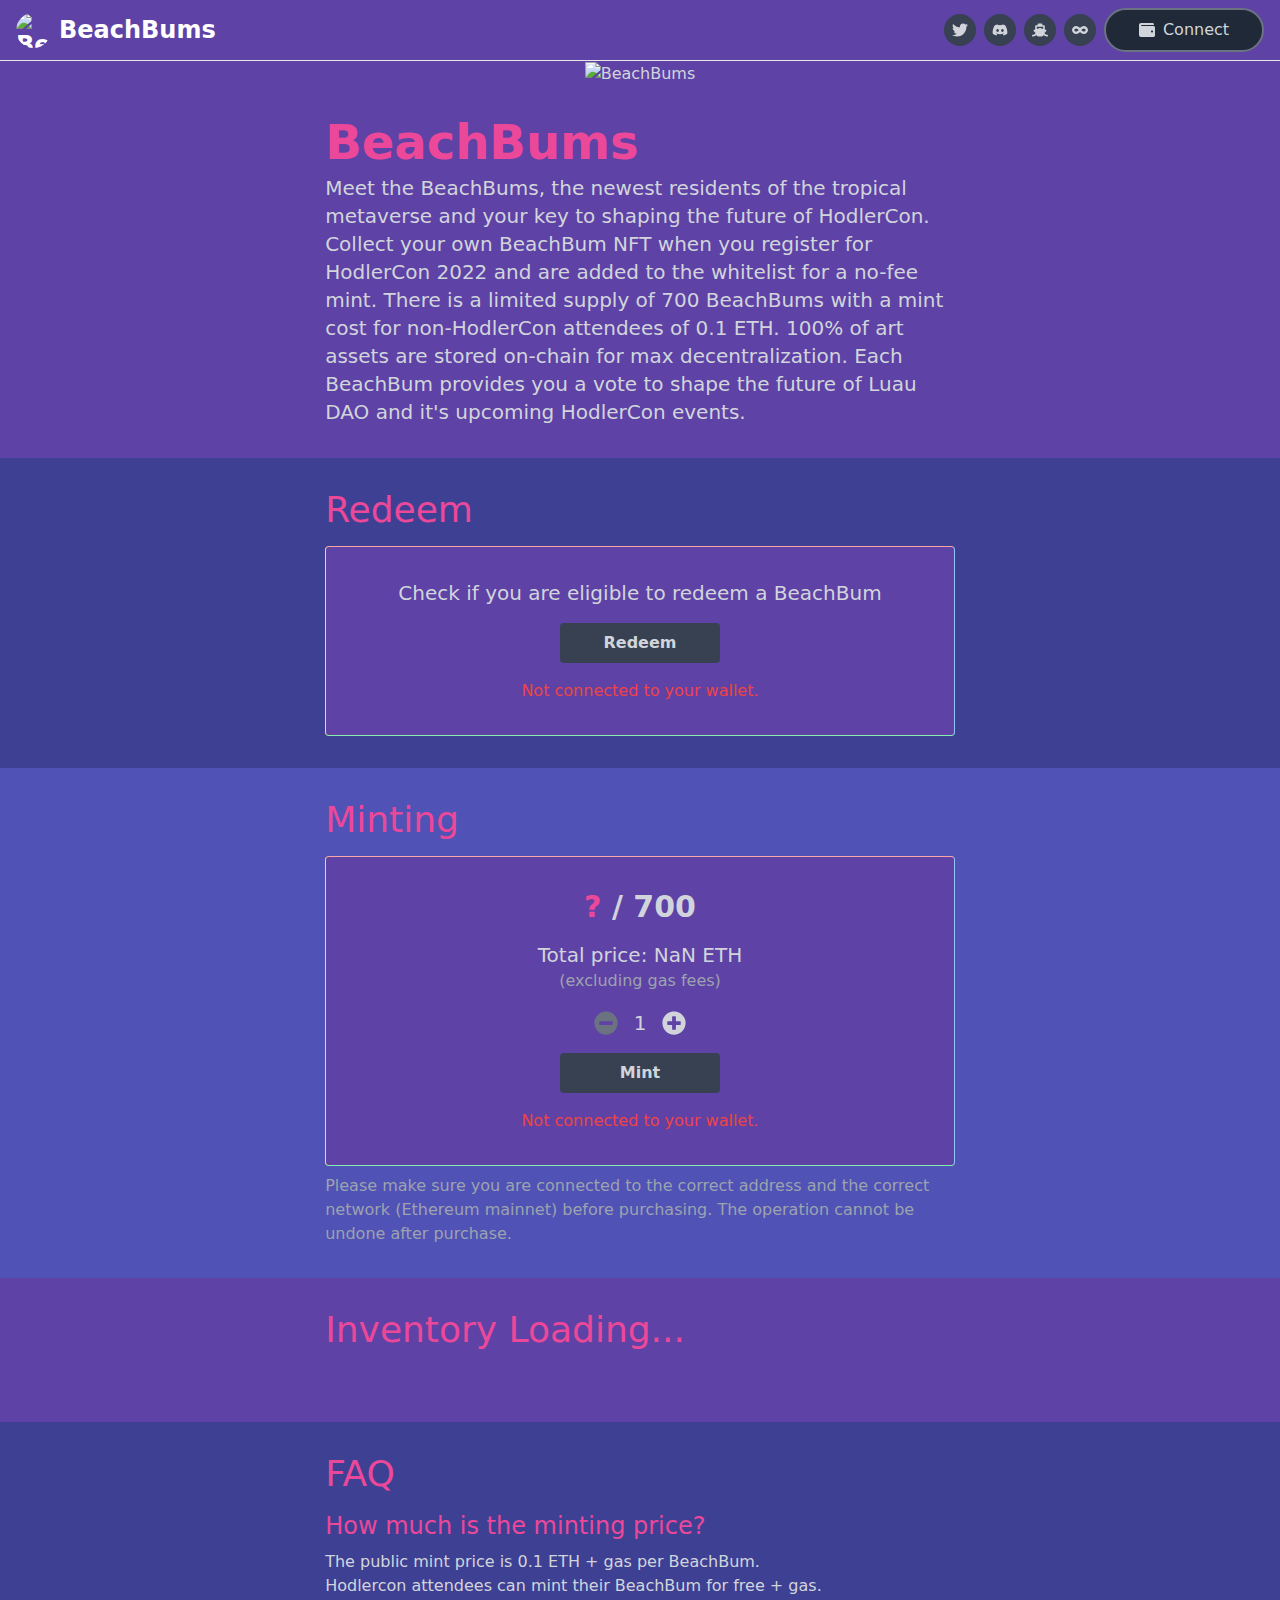
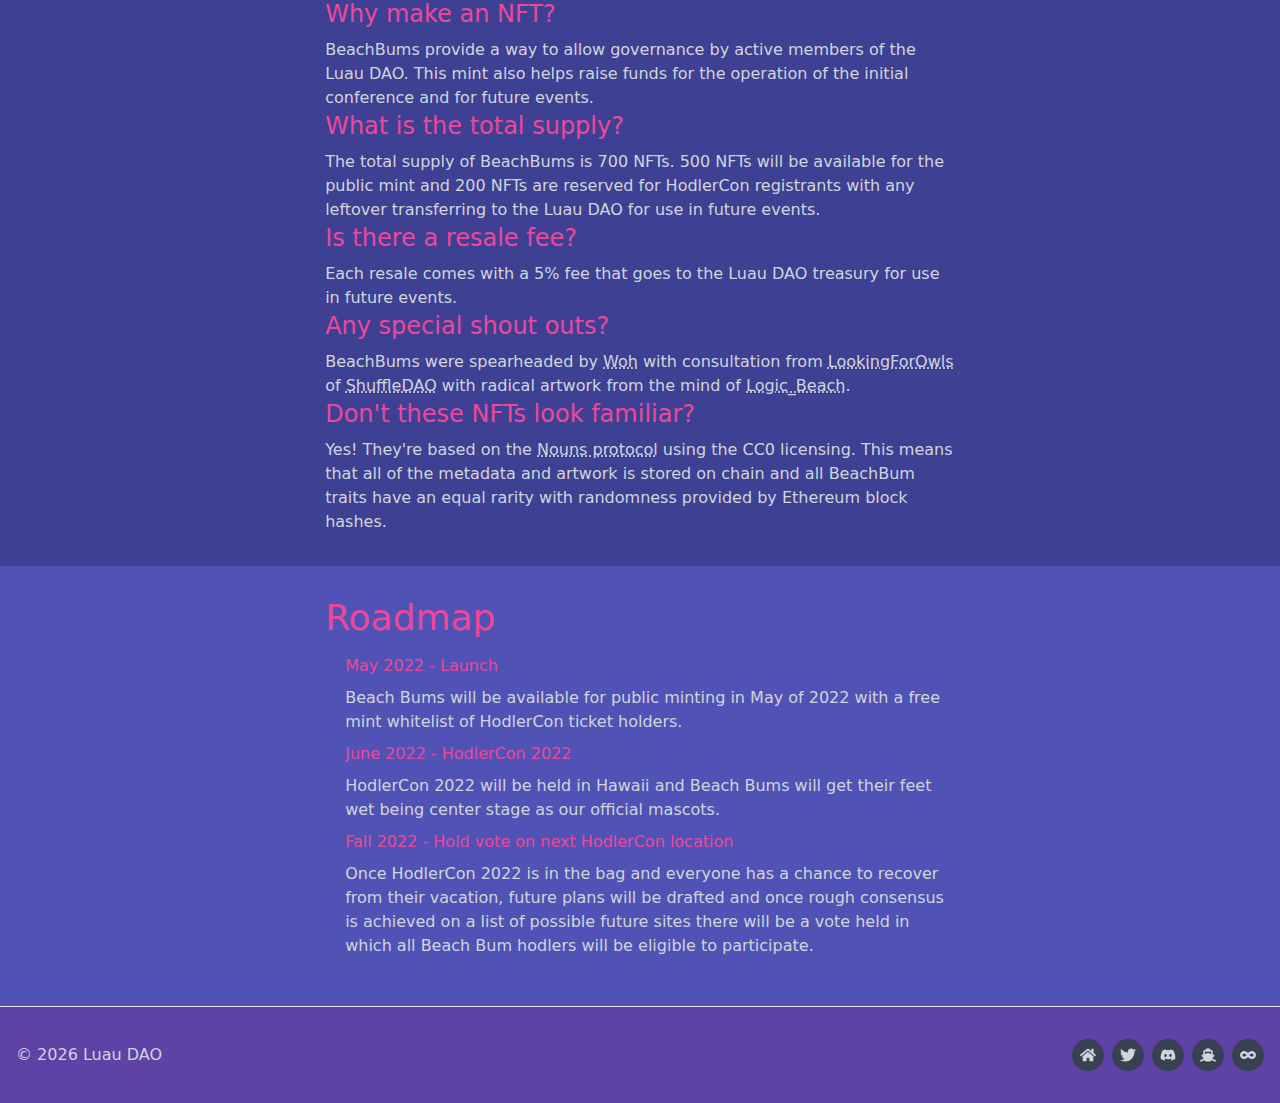
==== commit cb822499: "Fix FAQ and style hyperlinks" ====
--- a/beachbums/index.html
+++ b/beachbums/index.html
@@ -1 +1 @@
-<!DOCTYPE html><html><head><meta name="viewport" content="width=device-width"/><meta charSet="utf-8"/><link rel="apple-touch-icon" sizes="180x180" href="/beachbums/favicon/apple-touch-icon.png"/><link rel="icon" type="image/png" sizes="32x32" href="/beachbums/favicon/favicon-32x32.png"/><link rel="icon" type="image/png" sizes="16x16" href="/beachbums/favicon/favicon-16x16.png"/><link rel="manifest" href="/beachbums/favicon/site.webmanifest"/><link rel="mask-icon" href="/beachbums/favicon/safari-pinned-tab.svg" color="#5bbad5"/><link rel="shortcut icon" href="/beachbums/favicon/favicon.ico"/><meta name="msapplication-TileColor" content="#ffc40d"/><meta name="msapplication-config" content="/beachbums/favicon/browserconfig.xml"/><meta name="theme-color" content="#ffffff"/><link rel="alternate" type="application/rss+xml" href="/beachbums/feed.xml"/><meta name="description" content="BeachBums is an NFT collection of 700 unique characters."/><meta property="og:url" content="https://hodlercon.com/"/><meta property="og:type" content="website"/><meta property="og:site_name" content="BeachBums"/><meta property="og:title" content="An NFT collection of 700 unique characters"/><meta property="og:description" content="BeachBums is an NFT collection of 700 unique characters."/><meta property="og:image" content="https://hodlercon.com/beachbums/assets/card-image.png"/><meta name="twitter:card" content="summary_large_image"/><meta name="twitter:site" content="@Hodlercon"/><title>BeachBums</title><meta name="next-head-count" content="22"/><link rel="preload" href="/beachbums/_next/static/css/6e8dbeb54f69eab7.css" as="style"/><link rel="stylesheet" href="/beachbums/_next/static/css/6e8dbeb54f69eab7.css" data-n-g=""/><noscript data-n-css=""></noscript><script defer="" nomodule="" src="/beachbums/_next/static/chunks/polyfills-5cd94c89d3acac5f.js"></script><script src="/beachbums/_next/static/chunks/webpack-08c9539c1d390447.js" defer=""></script><script src="/beachbums/_next/static/chunks/framework-5f4595e5518b5600.js" defer=""></script><script src="/beachbums/_next/static/chunks/main-62065f648c735592.js" defer=""></script><script src="/beachbums/_next/static/chunks/pages/_app-977a9adc50f038d9.js" defer=""></script><script src="/beachbums/_next/static/chunks/1bfc9850-d9e4ebc141812005.js" defer=""></script><script src="/beachbums/_next/static/chunks/865-3f7ebd7c6e9c5dd9.js" defer=""></script><script src="/beachbums/_next/static/chunks/pages/index-9c4986e6704709f0.js" defer=""></script><script src="/beachbums/_next/static/OxPJhgqhBmgNIw7y5fM1j/_buildManifest.js" defer=""></script><script src="/beachbums/_next/static/OxPJhgqhBmgNIw7y5fM1j/_ssgManifest.js" defer=""></script><script src="/beachbums/_next/static/OxPJhgqhBmgNIw7y5fM1j/_middlewareManifest.js" defer=""></script></head><body class="bg-gray-900 text-gray-300" style="background-color:#5e42a6"><div id="__next" data-reactroot=""><div class="sticky top-0 z-50"><header class="bg-gray-900 border-b py-2" style="background-color:#5e42a6"><div class="container mx-auto px-4 text-center"><div class="flex justify-between items-center"><a class="text-2xl font-bold text-white" href="/beachbums"><span class="flex items-center"><span style="box-sizing:border-box;display:inline-block;overflow:hidden;width:initial;height:initial;background:none;opacity:1;border:0;margin:0;padding:0;position:relative;max-width:100%"><span style="box-sizing:border-box;display:block;width:initial;height:initial;background:none;opacity:1;border:0;margin:0;padding:0;max-width:100%"><img style="display:block;max-width:100%;width:initial;height:initial;background:none;opacity:1;border:0;margin:0;padding:0" alt="" aria-hidden="true" src="data:image/svg+xml,%3csvg%20xmlns=%27http://www.w3.org/2000/svg%27%20version=%271.1%27%20width=%2735%27%20height=%2735%27/%3e"/></span><img alt="BeachBums" src="[data-uri]" decoding="async" data-nimg="intrinsic" class="rounded-full" style="position:absolute;top:0;left:0;bottom:0;right:0;box-sizing:border-box;padding:0;border:none;margin:auto;display:block;width:0;height:0;min-width:100%;max-width:100%;min-height:100%;max-height:100%"/><noscript><img alt="BeachBums" srcSet="https://hodlercon.com/beachbums/assets/logo.png?auto=format&amp;fit=max&amp;w=48 1x, https://hodlercon.com/beachbums/assets/logo.png?auto=format&amp;fit=max&amp;w=96 2x" src="https://hodlercon.com/beachbums/assets/logo.png?auto=format&amp;fit=max&amp;w=96" decoding="async" data-nimg="intrinsic" style="position:absolute;top:0;left:0;bottom:0;right:0;box-sizing:border-box;padding:0;border:none;margin:auto;display:block;width:0;height:0;min-width:100%;max-width:100%;min-height:100%;max-height:100%" class="rounded-full" loading="lazy"/></noscript></span><span class="hidden sm:block ml-2">BeachBums</span></span></a><div class="flex items-center space-x-2 ml-2 sm:ml-0"><a href="https://twitter.com/hodlercon" aria-label="BeachBums on Twitter" rel="noopener noreferrer" target="_blank" data-tip="Twitter" data-for="header" class="bg-gray-700 hover:bg-gray-600 rounded-full p-2"><svg stroke="currentColor" fill="currentColor" stroke-width="0" viewBox="0 0 512 512" height="1em" width="1em" xmlns="http://www.w3.org/2000/svg"><path d="M459.37 151.716c.325 4.548.325 9.097.325 13.645 0 138.72-105.583 298.558-298.558 298.558-59.452 0-114.68-17.219-161.137-47.106 8.447.974 16.568 1.299 25.34 1.299 49.055 0 94.213-16.568 130.274-44.832-46.132-.975-84.792-31.188-98.112-72.772 6.498.974 12.995 1.624 19.818 1.624 9.421 0 18.843-1.3 27.614-3.573-48.081-9.747-84.143-51.98-84.143-102.985v-1.299c13.969 7.797 30.214 12.67 47.431 13.319-28.264-18.843-46.781-51.005-46.781-87.391 0-19.492 5.197-37.36 14.294-52.954 51.655 63.675 129.3 105.258 216.365 109.807-1.624-7.797-2.599-15.918-2.599-24.04 0-57.828 46.782-104.934 104.934-104.934 30.213 0 57.502 12.67 76.67 33.137 23.715-4.548 46.456-13.32 66.599-25.34-7.798 24.366-24.366 44.833-46.132 57.827 21.117-2.273 41.584-8.122 60.426-16.243-14.292 20.791-32.161 39.308-52.628 54.253z"></path></svg></a><a href="https://discord.gg/XS4bnxVawj" aria-label="BeachBums on Discord" rel="noopener noreferrer" target="_blank" data-tip="Discord" data-for="header" class="bg-gray-700 hover:bg-gray-600 rounded-full p-2"><svg stroke="currentColor" fill="currentColor" stroke-width="0" viewBox="0 0 640 512" height="1em" width="1em" xmlns="http://www.w3.org/2000/svg"><path d="M524.531,69.836a1.5,1.5,0,0,0-.764-.7A485.065,485.065,0,0,0,404.081,32.03a1.816,1.816,0,0,0-1.923.91,337.461,337.461,0,0,0-14.9,30.6,447.848,447.848,0,0,0-134.426,0,309.541,309.541,0,0,0-15.135-30.6,1.89,1.89,0,0,0-1.924-.91A483.689,483.689,0,0,0,116.085,69.137a1.712,1.712,0,0,0-.788.676C39.068,183.651,18.186,294.69,28.43,404.354a2.016,2.016,0,0,0,.765,1.375A487.666,487.666,0,0,0,176.02,479.918a1.9,1.9,0,0,0,2.063-.676A348.2,348.2,0,0,0,208.12,430.4a1.86,1.86,0,0,0-1.019-2.588,321.173,321.173,0,0,1-45.868-21.853,1.885,1.885,0,0,1-.185-3.126c3.082-2.309,6.166-4.711,9.109-7.137a1.819,1.819,0,0,1,1.9-.256c96.229,43.917,200.41,43.917,295.5,0a1.812,1.812,0,0,1,1.924.233c2.944,2.426,6.027,4.851,9.132,7.16a1.884,1.884,0,0,1-.162,3.126,301.407,301.407,0,0,1-45.89,21.83,1.875,1.875,0,0,0-1,2.611,391.055,391.055,0,0,0,30.014,48.815,1.864,1.864,0,0,0,2.063.7A486.048,486.048,0,0,0,610.7,405.729a1.882,1.882,0,0,0,.765-1.352C623.729,277.594,590.933,167.465,524.531,69.836ZM222.491,337.58c-28.972,0-52.844-26.587-52.844-59.239S193.056,219.1,222.491,219.1c29.665,0,53.306,26.82,52.843,59.239C275.334,310.993,251.924,337.58,222.491,337.58Zm195.38,0c-28.971,0-52.843-26.587-52.843-59.239S388.437,219.1,417.871,219.1c29.667,0,53.307,26.82,52.844,59.239C470.715,310.993,447.538,337.58,417.871,337.58Z"></path></svg></a><a href="https://opensea.io/collection/hodlercon-beachbums" aria-label="BeachBums on OpenSea" rel="noopener noreferrer" target="_blank" data-tip="OpenSea" data-for="header" class="bg-gray-700 hover:bg-gray-600 rounded-full p-2"><svg stroke="currentColor" fill="currentColor" stroke-width="0" viewBox="0 0 640 512" height="1em" width="1em" xmlns="http://www.w3.org/2000/svg"><path d="M496.616 372.639l70.012-70.012c16.899-16.9 9.942-45.771-12.836-53.092L512 236.102V96c0-17.673-14.327-32-32-32h-64V24c0-13.255-10.745-24-24-24H248c-13.255 0-24 10.745-24 24v40h-64c-17.673 0-32 14.327-32 32v140.102l-41.792 13.433c-22.753 7.313-29.754 36.173-12.836 53.092l70.012 70.012C125.828 416.287 85.587 448 24 448c-13.255 0-24 10.745-24 24v16c0 13.255 10.745 24 24 24 61.023 0 107.499-20.61 143.258-59.396C181.677 487.432 216.021 512 256 512h128c39.979 0 74.323-24.568 88.742-59.396C508.495 491.384 554.968 512 616 512c13.255 0 24-10.745 24-24v-16c0-13.255-10.745-24-24-24-60.817 0-101.542-31.001-119.384-75.361zM192 128h256v87.531l-118.208-37.995a31.995 31.995 0 0 0-19.584 0L192 215.531V128z"></path></svg></a><a href="https://etherscan.io/address/0xF86696F8051cefA4Bacaba1DE63D7bE58FeC505e" aria-label="Contract of BeachBums" rel="noopener noreferrer" target="_blank" data-tip="Etherscan" data-for="header" class="bg-gray-700 hover:bg-gray-600 rounded-full p-2"><svg stroke="currentColor" fill="currentColor" stroke-width="0" viewBox="0 0 640 512" height="1em" width="1em" xmlns="http://www.w3.org/2000/svg"><path d="M471.1 96C405 96 353.3 137.3 320 174.6 286.7 137.3 235 96 168.9 96 75.8 96 0 167.8 0 256s75.8 160 168.9 160c66.1 0 117.8-41.3 151.1-78.6 33.3 37.3 85 78.6 151.1 78.6 93.1 0 168.9-71.8 168.9-160S564.2 96 471.1 96zM168.9 320c-40.2 0-72.9-28.7-72.9-64s32.7-64 72.9-64c38.2 0 73.4 36.1 94 64-20.4 27.6-55.9 64-94 64zm302.2 0c-38.2 0-73.4-36.1-94-64 20.4-27.6 55.9-64 94-64 40.2 0 72.9 28.7 72.9 64s-32.7 64-72.9 64z"></path></svg></a><div class="flex justify-center"><button type="button" class="flex justify-center items-center space-x-2 border-2 border-gray-500 hover:border-gray-400 bg-gray-800 rounded-full px-4 py-2 w-40"><svg stroke="currentColor" fill="currentColor" stroke-width="0" viewBox="0 0 512 512" height="1em" width="1em" xmlns="http://www.w3.org/2000/svg"><path d="M461.2 128H80c-8.84 0-16-7.16-16-16s7.16-16 16-16h384c8.84 0 16-7.16 16-16 0-26.51-21.49-48-48-48H64C28.65 32 0 60.65 0 96v320c0 35.35 28.65 64 64 64h397.2c28.02 0 50.8-21.53 50.8-48V176c0-26.47-22.78-48-50.8-48zM416 336c-17.67 0-32-14.33-32-32s14.33-32 32-32 32 14.33 32 32-14.33 32-32 32z"></path></svg><span>Connect</span></button></div></div></div></div></header></div><main><div class="container mx-auto px-4 text-center"><img alt="BeachBums" src="[data-uri]" decoding="async" data-nimg="raw" style="display:inline-block"/><noscript><img alt="BeachBums" sizes="100vw" srcSet="https://hodlercon.com/beachbums/assets/1920x600_cropped.png?auto=format&amp;fit=max&amp;w=640 640w, https://hodlercon.com/beachbums/assets/1920x600_cropped.png?auto=format&amp;fit=max&amp;w=750 750w, https://hodlercon.com/beachbums/assets/1920x600_cropped.png?auto=format&amp;fit=max&amp;w=828 828w, https://hodlercon.com/beachbums/assets/1920x600_cropped.png?auto=format&amp;fit=max&amp;w=1080 1080w, https://hodlercon.com/beachbums/assets/1920x600_cropped.png?auto=format&amp;fit=max&amp;w=1200 1200w, https://hodlercon.com/beachbums/assets/1920x600_cropped.png?auto=format&amp;fit=max&amp;w=1920 1920w, https://hodlercon.com/beachbums/assets/1920x600_cropped.png?auto=format&amp;fit=max&amp;w=2048 2048w, https://hodlercon.com/beachbums/assets/1920x600_cropped.png?auto=format&amp;fit=max&amp;w=3840 3840w" src="https://hodlercon.com/beachbums/assets/1920x600_cropped.png?auto=format&amp;fit=max&amp;w=3840" decoding="async" data-nimg="raw" style="display:inline-block" loading="lazy"/></noscript></div><div class="bg-gray-800 py-8" style="background-color:#5e42a6"><div class="max-w-prose mx-auto px-4"><h1 class="text-5xl font-bold mb-2">BeachBums</h1><p class="text-xl">Meet the BeachBums, the newest residents of the tropical metaverse and your key to shaping the future of HodlerCon. Collect your own BeachBum NFT when you register for HodlerCon 2022 and are added to the whitelist for a no-fee mint. There is a limited supply of 700 BeachBums with a mint cost for non-HodlerCon attendees of 0.1 ETH. 100% of art assets are stored on-chain for max decentralization. Each BeachBum provides you a vote to shape the future of Luau DAO and it&#x27;s upcoming HodlerCon events.</p></div></div><div class="bg-gray-800 py-8" style="background-color:#3e4094"><div class="max-w-prose mx-auto px-4"><h2 class="text-4xl mb-4">Redeem</h2><div class="bg-gray-800 border border-t-red-300 border-r-blue-300 border-b-green-300 border-l-yellow-300 rounded p-8 space-y-4" style="background-color:#5e42a6"><div class="flex justify-center"><p class="text-xl">Check if you are eligible to redeem a BeachBum</p></div><div class="flex justify-center"><button type="button" class="rounded px-4 py-2 bg-gray-700 font-bold w-40 cursor-not-allowed" disabled="">Redeem</button></div></div></div></div><div class="py-8" style="background-color:#5052b5"><div class="max-w-prose mx-auto px-4"><h2 class="text-4xl mb-4">Minting</h2><div class="bg-gray-800 border border-t-red-300 border-r-blue-300 border-b-green-300 border-l-yellow-300 rounded p-8 space-y-4" style="background-color:#5e42a6"><div class="text-3xl font-bold text-center"><span class="text-pink-500">?</span> /<!-- --> <!-- -->700</div><div class="text-center"><p class="text-xl">Total price: <!-- -->NaN<!-- --> <!-- -->ETH</p><p class="text-gray-400">(excluding gas fees)</p></div><div class="flex justify-center items-center space-x-4"><button type="button" class="text-gray-500 cursor-default"><svg stroke="currentColor" fill="currentColor" stroke-width="0" viewBox="0 0 512 512" height="1.5em" width="1.5em" xmlns="http://www.w3.org/2000/svg"><path d="M256 8C119 8 8 119 8 256s111 248 248 248 248-111 248-248S393 8 256 8zM124 296c-6.6 0-12-5.4-12-12v-56c0-6.6 5.4-12 12-12h264c6.6 0 12 5.4 12 12v56c0 6.6-5.4 12-12 12H124z"></path></svg></button><span class="text-xl">1</span><button type="button" class=""><svg stroke="currentColor" fill="currentColor" stroke-width="0" viewBox="0 0 512 512" height="1.5em" width="1.5em" xmlns="http://www.w3.org/2000/svg"><path d="M256 8C119 8 8 119 8 256s111 248 248 248 248-111 248-248S393 8 256 8zm144 276c0 6.6-5.4 12-12 12h-92v92c0 6.6-5.4 12-12 12h-56c-6.6 0-12-5.4-12-12v-92h-92c-6.6 0-12-5.4-12-12v-56c0-6.6 5.4-12 12-12h92v-92c0-6.6 5.4-12 12-12h56c6.6 0 12 5.4 12 12v92h92c6.6 0 12 5.4 12 12v56z"></path></svg></button></div><div class="flex justify-center"><button type="button" class="rounded px-4 py-2 bg-gray-700 font-bold w-40 cursor-not-allowed" disabled="">Mint</button></div></div><div class="text-gray-400 mt-2">Please make sure you are connected to the correct address and the correct network (<!-- -->Ethereum mainnet<!-- -->) before purchasing. The operation cannot be undone after purchase.</div></div></div><div class="py-8" style="background-color:#5e42a6"><div class="max-w-prose mx-auto px-4"><h2 class="text-4xl mb-4">Inventory <span> Loading...</span></h2><div style="display:inline-grid;grid-template-columns:repeat(3, 1fr);justify-content:space-between;gap:0.5rem"></div></div></div><div class="bg-gray-800 py-8" style="background-color:#3e4094"><div class="max-w-prose mx-auto px-4"><h2 class="text-4xl mb-4">FAQ</h2><div class="space-y-4"><div><h3 class="text-2xl mb-2">How much is the minting price?</h3><p>The public mint price is 0.1 ETH + gas per BeachBum.<br/>Hodlercon attendees can mint their BeachBum for free + gas.</p><h3 class="text-2xl mb-2">Why make an NFT?</h3><p>BeachBums provide a way to allow governance by active members of the Luau DAO. This mint also helps raise funds for the operation of the initial conference and for future events.</p><h3 class="text-2xl mb-2">What is the total supply?</h3><p>The total supply of BeachBums is 700 NFTs. 500 NFTs will be available for the public mint and 200 NFTs are reserved for HodlerCon registrants with any leftover transferring to the Luau DAO for use in future events.</p><h3 class="text-2xl mb-2">Is there a resale fee?</h3><p>Each resale comes with a 5% fee that goes to the Luau DAO treasury for use in future events.</p><h3 class="text-2xl mb-2">Any special shout outs?</h3><p>Beach Bums were spearheaded by <a href="https://twitter.com/wizardofhex" target="_new">Woh</a> with consultation from <a href="https://twitter.com/0xLFO" target="_new">LookingForOwls</a> of <a href="https://twitter.com/shuffledao" target="_new">ShuffleDAO</a> with radical artwork from the mind of <a href="https://twitter.com/Logic_Beach" target="_new">Logic_Beach</a>.</p><h3 class="text-2xl mb-2">Don&#x27;t these NFTs look familiar?</h3><p>Yes! They&#x27;re based on the <a href="https://nouns.wtf/" target="_new">Nouns protocol</a> using the CC0 licensing. This means that all of the metadata is stored on chain and all BeachBum traits have an equal rarity with randomness provided by Ethereum block hashes.</p></div></div></div></div><div class="py-8" style="background-color:#5052b5"><div class="max-w-prose mx-auto px-4"><h2 class="text-4xl mb-4">Roadmap</h2><ul class="list-none pl-5 space-y-2 mb-4"><h3>May 2022 - Launch</h3><li>Beach Bums will be available for public minting in May of 2022 with a free mint whitelist of HodlerCon ticket holders.</li><h3>June 2022 - HodlerCon 2022</h3><li>HodlerCon 2022 will be held in Hawaii and Beach Bums will get their feet wet being center stage as our official mascots.</li><h3>Fall 2022 - Hold vote on next HodlerCon location</h3><li>Once HodlerCon 2022 is in the bag and everyone has a chance to recover from their vacation, future plans will be drafted and once rough consensus is achieved on a list of possible future sites there will be a vote held in which all Beach Bum hodlers will be eligible to participate.</li></ul></div></div></main><footer class="border-t"><div class="container mx-auto px-4 text-center"><div class="flex flex-col-reverse sm:flex-row justify-between items-center py-8"><div>© <!-- -->2022<!-- --> <!-- -->Luau DAO</div><div class="flex items-center space-x-2 mb-4 sm:mb-0"><a aria-label="Home" data-tip="Home" data-for="footer" class="bg-gray-700 hover:bg-gray-600 rounded-full p-2" href="/beachbums"><svg stroke="currentColor" fill="currentColor" stroke-width="0" viewBox="0 0 576 512" height="1em" width="1em" xmlns="http://www.w3.org/2000/svg"><path d="M280.37 148.26L96 300.11V464a16 16 0 0 0 16 16l112.06-.29a16 16 0 0 0 15.92-16V368a16 16 0 0 1 16-16h64a16 16 0 0 1 16 16v95.64a16 16 0 0 0 16 16.05L464 480a16 16 0 0 0 16-16V300L295.67 148.26a12.19 12.19 0 0 0-15.3 0zM571.6 251.47L488 182.56V44.05a12 12 0 0 0-12-12h-56a12 12 0 0 0-12 12v72.61L318.47 43a48 48 0 0 0-61 0L4.34 251.47a12 12 0 0 0-1.6 16.9l25.5 31A12 12 0 0 0 45.15 301l235.22-193.74a12.19 12.19 0 0 1 15.3 0L530.9 301a12 12 0 0 0 16.9-1.6l25.5-31a12 12 0 0 0-1.7-16.93z"></path></svg></a><a href="https://twitter.com/hodlercon" aria-label="BeachBums on Twitter" rel="noopener noreferrer" target="_blank" data-tip="Twitter" data-for="footer" class="bg-gray-700 hover:bg-gray-600 rounded-full p-2"><svg stroke="currentColor" fill="currentColor" stroke-width="0" viewBox="0 0 512 512" height="1em" width="1em" xmlns="http://www.w3.org/2000/svg"><path d="M459.37 151.716c.325 4.548.325 9.097.325 13.645 0 138.72-105.583 298.558-298.558 298.558-59.452 0-114.68-17.219-161.137-47.106 8.447.974 16.568 1.299 25.34 1.299 49.055 0 94.213-16.568 130.274-44.832-46.132-.975-84.792-31.188-98.112-72.772 6.498.974 12.995 1.624 19.818 1.624 9.421 0 18.843-1.3 27.614-3.573-48.081-9.747-84.143-51.98-84.143-102.985v-1.299c13.969 7.797 30.214 12.67 47.431 13.319-28.264-18.843-46.781-51.005-46.781-87.391 0-19.492 5.197-37.36 14.294-52.954 51.655 63.675 129.3 105.258 216.365 109.807-1.624-7.797-2.599-15.918-2.599-24.04 0-57.828 46.782-104.934 104.934-104.934 30.213 0 57.502 12.67 76.67 33.137 23.715-4.548 46.456-13.32 66.599-25.34-7.798 24.366-24.366 44.833-46.132 57.827 21.117-2.273 41.584-8.122 60.426-16.243-14.292 20.791-32.161 39.308-52.628 54.253z"></path></svg></a><a href="https://discord.gg/XS4bnxVawj" aria-label="BeachBums on Discord" rel="noopener noreferrer" target="_blank" data-tip="Discord" data-for="footer" class="bg-gray-700 hover:bg-gray-600 rounded-full p-2"><svg stroke="currentColor" fill="currentColor" stroke-width="0" viewBox="0 0 640 512" height="1em" width="1em" xmlns="http://www.w3.org/2000/svg"><path d="M524.531,69.836a1.5,1.5,0,0,0-.764-.7A485.065,485.065,0,0,0,404.081,32.03a1.816,1.816,0,0,0-1.923.91,337.461,337.461,0,0,0-14.9,30.6,447.848,447.848,0,0,0-134.426,0,309.541,309.541,0,0,0-15.135-30.6,1.89,1.89,0,0,0-1.924-.91A483.689,483.689,0,0,0,116.085,69.137a1.712,1.712,0,0,0-.788.676C39.068,183.651,18.186,294.69,28.43,404.354a2.016,2.016,0,0,0,.765,1.375A487.666,487.666,0,0,0,176.02,479.918a1.9,1.9,0,0,0,2.063-.676A348.2,348.2,0,0,0,208.12,430.4a1.86,1.86,0,0,0-1.019-2.588,321.173,321.173,0,0,1-45.868-21.853,1.885,1.885,0,0,1-.185-3.126c3.082-2.309,6.166-4.711,9.109-7.137a1.819,1.819,0,0,1,1.9-.256c96.229,43.917,200.41,43.917,295.5,0a1.812,1.812,0,0,1,1.924.233c2.944,2.426,6.027,4.851,9.132,7.16a1.884,1.884,0,0,1-.162,3.126,301.407,301.407,0,0,1-45.89,21.83,1.875,1.875,0,0,0-1,2.611,391.055,391.055,0,0,0,30.014,48.815,1.864,1.864,0,0,0,2.063.7A486.048,486.048,0,0,0,610.7,405.729a1.882,1.882,0,0,0,.765-1.352C623.729,277.594,590.933,167.465,524.531,69.836ZM222.491,337.58c-28.972,0-52.844-26.587-52.844-59.239S193.056,219.1,222.491,219.1c29.665,0,53.306,26.82,52.843,59.239C275.334,310.993,251.924,337.58,222.491,337.58Zm195.38,0c-28.971,0-52.843-26.587-52.843-59.239S388.437,219.1,417.871,219.1c29.667,0,53.307,26.82,52.844,59.239C470.715,310.993,447.538,337.58,417.871,337.58Z"></path></svg></a><a href="https://opensea.io/collection/hodlercon-beachbums" aria-label="BeachBums on OpenSea" rel="noopener noreferrer" target="_blank" data-tip="OpenSea" data-for="footer" class="bg-gray-700 hover:bg-gray-600 rounded-full p-2"><svg stroke="currentColor" fill="currentColor" stroke-width="0" viewBox="0 0 640 512" height="1em" width="1em" xmlns="http://www.w3.org/2000/svg"><path d="M496.616 372.639l70.012-70.012c16.899-16.9 9.942-45.771-12.836-53.092L512 236.102V96c0-17.673-14.327-32-32-32h-64V24c0-13.255-10.745-24-24-24H248c-13.255 0-24 10.745-24 24v40h-64c-17.673 0-32 14.327-32 32v140.102l-41.792 13.433c-22.753 7.313-29.754 36.173-12.836 53.092l70.012 70.012C125.828 416.287 85.587 448 24 448c-13.255 0-24 10.745-24 24v16c0 13.255 10.745 24 24 24 61.023 0 107.499-20.61 143.258-59.396C181.677 487.432 216.021 512 256 512h128c39.979 0 74.323-24.568 88.742-59.396C508.495 491.384 554.968 512 616 512c13.255 0 24-10.745 24-24v-16c0-13.255-10.745-24-24-24-60.817 0-101.542-31.001-119.384-75.361zM192 128h256v87.531l-118.208-37.995a31.995 31.995 0 0 0-19.584 0L192 215.531V128z"></path></svg></a><a href="https://etherscan.io/address/0xF86696F8051cefA4Bacaba1DE63D7bE58FeC505e" aria-label="Contract of BeachBums" rel="noopener noreferrer" target="_blank" data-tip="Etherscan" data-for="footer" class="bg-gray-700 hover:bg-gray-600 rounded-full p-2"><svg stroke="currentColor" fill="currentColor" stroke-width="0" viewBox="0 0 640 512" height="1em" width="1em" xmlns="http://www.w3.org/2000/svg"><path d="M471.1 96C405 96 353.3 137.3 320 174.6 286.7 137.3 235 96 168.9 96 75.8 96 0 167.8 0 256s75.8 160 168.9 160c66.1 0 117.8-41.3 151.1-78.6 33.3 37.3 85 78.6 151.1 78.6 93.1 0 168.9-71.8 168.9-160S564.2 96 471.1 96zM168.9 320c-40.2 0-72.9-28.7-72.9-64s32.7-64 72.9-64c38.2 0 73.4 36.1 94 64-20.4 27.6-55.9 64-94 64zm302.2 0c-38.2 0-73.4-36.1-94-64 20.4-27.6 55.9-64 94-64 40.2 0 72.9 28.7 72.9 64s-32.7 64-72.9 64z"></path></svg></a></div></div></div></footer></div><script id="__NEXT_DATA__" type="application/json">{"props":{"pageProps":{}},"page":"/","query":{},"buildId":"OxPJhgqhBmgNIw7y5fM1j","assetPrefix":"/beachbums","nextExport":true,"autoExport":true,"isFallback":false,"scriptLoader":[]}</script></body></html>+<!DOCTYPE html><html><head><meta name="viewport" content="width=device-width"/><meta charSet="utf-8"/><link rel="apple-touch-icon" sizes="180x180" href="/beachbums/favicon/apple-touch-icon.png"/><link rel="icon" type="image/png" sizes="32x32" href="/beachbums/favicon/favicon-32x32.png"/><link rel="icon" type="image/png" sizes="16x16" href="/beachbums/favicon/favicon-16x16.png"/><link rel="manifest" href="/beachbums/favicon/site.webmanifest"/><link rel="mask-icon" href="/beachbums/favicon/safari-pinned-tab.svg" color="#5bbad5"/><link rel="shortcut icon" href="/beachbums/favicon/favicon.ico"/><meta name="msapplication-TileColor" content="#ffc40d"/><meta name="msapplication-config" content="/beachbums/favicon/browserconfig.xml"/><meta name="theme-color" content="#ffffff"/><link rel="alternate" type="application/rss+xml" href="/beachbums/feed.xml"/><meta name="description" content="BeachBums is an NFT collection of 700 unique characters."/><meta property="og:url" content="https://hodlercon.com/"/><meta property="og:type" content="website"/><meta property="og:site_name" content="BeachBums"/><meta property="og:title" content="An NFT collection of 700 unique characters"/><meta property="og:description" content="BeachBums is an NFT collection of 700 unique characters."/><meta property="og:image" content="https://hodlercon.com/beachbums/assets/card-image.png"/><meta name="twitter:card" content="summary_large_image"/><meta name="twitter:site" content="@Hodlercon"/><title>BeachBums</title><meta name="next-head-count" content="22"/><link rel="preload" href="/beachbums/_next/static/css/4690fd46d29ed835.css" as="style"/><link rel="stylesheet" href="/beachbums/_next/static/css/4690fd46d29ed835.css" data-n-g=""/><noscript data-n-css=""></noscript><script defer="" nomodule="" src="/beachbums/_next/static/chunks/polyfills-5cd94c89d3acac5f.js"></script><script src="/beachbums/_next/static/chunks/webpack-2da8291cf95b0d35.js" defer=""></script><script src="/beachbums/_next/static/chunks/framework-5f4595e5518b5600.js" defer=""></script><script src="/beachbums/_next/static/chunks/main-62065f648c735592.js" defer=""></script><script src="/beachbums/_next/static/chunks/pages/_app-977a9adc50f038d9.js" defer=""></script><script src="/beachbums/_next/static/chunks/1bfc9850-d9e4ebc141812005.js" defer=""></script><script src="/beachbums/_next/static/chunks/865-3f7ebd7c6e9c5dd9.js" defer=""></script><script src="/beachbums/_next/static/chunks/pages/index-ff6eea318adf79f4.js" defer=""></script><script src="/beachbums/_next/static/bE-8DU5IUVFGwiACE9tk8/_buildManifest.js" defer=""></script><script src="/beachbums/_next/static/bE-8DU5IUVFGwiACE9tk8/_ssgManifest.js" defer=""></script><script src="/beachbums/_next/static/bE-8DU5IUVFGwiACE9tk8/_middlewareManifest.js" defer=""></script></head><body class="bg-gray-900 text-gray-300" style="background-color:#5e42a6"><div id="__next" data-reactroot=""><div class="sticky top-0 z-50"><header class="bg-gray-900 border-b py-2" style="background-color:#5e42a6"><div class="container mx-auto px-4 text-center"><div class="flex justify-between items-center"><a class="text-2xl font-bold text-white" href="/beachbums"><span class="flex items-center"><span style="box-sizing:border-box;display:inline-block;overflow:hidden;width:initial;height:initial;background:none;opacity:1;border:0;margin:0;padding:0;position:relative;max-width:100%"><span style="box-sizing:border-box;display:block;width:initial;height:initial;background:none;opacity:1;border:0;margin:0;padding:0;max-width:100%"><img style="display:block;max-width:100%;width:initial;height:initial;background:none;opacity:1;border:0;margin:0;padding:0" alt="" aria-hidden="true" src="data:image/svg+xml,%3csvg%20xmlns=%27http://www.w3.org/2000/svg%27%20version=%271.1%27%20width=%2735%27%20height=%2735%27/%3e"/></span><img alt="BeachBums" src="[data-uri]" decoding="async" data-nimg="intrinsic" class="rounded-full" style="position:absolute;top:0;left:0;bottom:0;right:0;box-sizing:border-box;padding:0;border:none;margin:auto;display:block;width:0;height:0;min-width:100%;max-width:100%;min-height:100%;max-height:100%"/><noscript><img alt="BeachBums" srcSet="https://hodlercon.com/beachbums/assets/logo.png?auto=format&amp;fit=max&amp;w=48 1x, https://hodlercon.com/beachbums/assets/logo.png?auto=format&amp;fit=max&amp;w=96 2x" src="https://hodlercon.com/beachbums/assets/logo.png?auto=format&amp;fit=max&amp;w=96" decoding="async" data-nimg="intrinsic" style="position:absolute;top:0;left:0;bottom:0;right:0;box-sizing:border-box;padding:0;border:none;margin:auto;display:block;width:0;height:0;min-width:100%;max-width:100%;min-height:100%;max-height:100%" class="rounded-full" loading="lazy"/></noscript></span><span class="hidden sm:block ml-2">BeachBums</span></span></a><div class="flex items-center space-x-2 ml-2 sm:ml-0"><a href="https://twitter.com/hodlercon" aria-label="BeachBums on Twitter" rel="noopener noreferrer" target="_blank" data-tip="Twitter" data-for="header" class="bg-gray-700 hover:bg-gray-600 rounded-full p-2"><svg stroke="currentColor" fill="currentColor" stroke-width="0" viewBox="0 0 512 512" height="1em" width="1em" xmlns="http://www.w3.org/2000/svg"><path d="M459.37 151.716c.325 4.548.325 9.097.325 13.645 0 138.72-105.583 298.558-298.558 298.558-59.452 0-114.68-17.219-161.137-47.106 8.447.974 16.568 1.299 25.34 1.299 49.055 0 94.213-16.568 130.274-44.832-46.132-.975-84.792-31.188-98.112-72.772 6.498.974 12.995 1.624 19.818 1.624 9.421 0 18.843-1.3 27.614-3.573-48.081-9.747-84.143-51.98-84.143-102.985v-1.299c13.969 7.797 30.214 12.67 47.431 13.319-28.264-18.843-46.781-51.005-46.781-87.391 0-19.492 5.197-37.36 14.294-52.954 51.655 63.675 129.3 105.258 216.365 109.807-1.624-7.797-2.599-15.918-2.599-24.04 0-57.828 46.782-104.934 104.934-104.934 30.213 0 57.502 12.67 76.67 33.137 23.715-4.548 46.456-13.32 66.599-25.34-7.798 24.366-24.366 44.833-46.132 57.827 21.117-2.273 41.584-8.122 60.426-16.243-14.292 20.791-32.161 39.308-52.628 54.253z"></path></svg></a><a href="https://discord.gg/XS4bnxVawj" aria-label="BeachBums on Discord" rel="noopener noreferrer" target="_blank" data-tip="Discord" data-for="header" class="bg-gray-700 hover:bg-gray-600 rounded-full p-2"><svg stroke="currentColor" fill="currentColor" stroke-width="0" viewBox="0 0 640 512" height="1em" width="1em" xmlns="http://www.w3.org/2000/svg"><path d="M524.531,69.836a1.5,1.5,0,0,0-.764-.7A485.065,485.065,0,0,0,404.081,32.03a1.816,1.816,0,0,0-1.923.91,337.461,337.461,0,0,0-14.9,30.6,447.848,447.848,0,0,0-134.426,0,309.541,309.541,0,0,0-15.135-30.6,1.89,1.89,0,0,0-1.924-.91A483.689,483.689,0,0,0,116.085,69.137a1.712,1.712,0,0,0-.788.676C39.068,183.651,18.186,294.69,28.43,404.354a2.016,2.016,0,0,0,.765,1.375A487.666,487.666,0,0,0,176.02,479.918a1.9,1.9,0,0,0,2.063-.676A348.2,348.2,0,0,0,208.12,430.4a1.86,1.86,0,0,0-1.019-2.588,321.173,321.173,0,0,1-45.868-21.853,1.885,1.885,0,0,1-.185-3.126c3.082-2.309,6.166-4.711,9.109-7.137a1.819,1.819,0,0,1,1.9-.256c96.229,43.917,200.41,43.917,295.5,0a1.812,1.812,0,0,1,1.924.233c2.944,2.426,6.027,4.851,9.132,7.16a1.884,1.884,0,0,1-.162,3.126,301.407,301.407,0,0,1-45.89,21.83,1.875,1.875,0,0,0-1,2.611,391.055,391.055,0,0,0,30.014,48.815,1.864,1.864,0,0,0,2.063.7A486.048,486.048,0,0,0,610.7,405.729a1.882,1.882,0,0,0,.765-1.352C623.729,277.594,590.933,167.465,524.531,69.836ZM222.491,337.58c-28.972,0-52.844-26.587-52.844-59.239S193.056,219.1,222.491,219.1c29.665,0,53.306,26.82,52.843,59.239C275.334,310.993,251.924,337.58,222.491,337.58Zm195.38,0c-28.971,0-52.843-26.587-52.843-59.239S388.437,219.1,417.871,219.1c29.667,0,53.307,26.82,52.844,59.239C470.715,310.993,447.538,337.58,417.871,337.58Z"></path></svg></a><a href="https://opensea.io/collection/hodlercon-beachbums" aria-label="BeachBums on OpenSea" rel="noopener noreferrer" target="_blank" data-tip="OpenSea" data-for="header" class="bg-gray-700 hover:bg-gray-600 rounded-full p-2"><svg stroke="currentColor" fill="currentColor" stroke-width="0" viewBox="0 0 640 512" height="1em" width="1em" xmlns="http://www.w3.org/2000/svg"><path d="M496.616 372.639l70.012-70.012c16.899-16.9 9.942-45.771-12.836-53.092L512 236.102V96c0-17.673-14.327-32-32-32h-64V24c0-13.255-10.745-24-24-24H248c-13.255 0-24 10.745-24 24v40h-64c-17.673 0-32 14.327-32 32v140.102l-41.792 13.433c-22.753 7.313-29.754 36.173-12.836 53.092l70.012 70.012C125.828 416.287 85.587 448 24 448c-13.255 0-24 10.745-24 24v16c0 13.255 10.745 24 24 24 61.023 0 107.499-20.61 143.258-59.396C181.677 487.432 216.021 512 256 512h128c39.979 0 74.323-24.568 88.742-59.396C508.495 491.384 554.968 512 616 512c13.255 0 24-10.745 24-24v-16c0-13.255-10.745-24-24-24-60.817 0-101.542-31.001-119.384-75.361zM192 128h256v87.531l-118.208-37.995a31.995 31.995 0 0 0-19.584 0L192 215.531V128z"></path></svg></a><a href="https://etherscan.io/address/0xF86696F8051cefA4Bacaba1DE63D7bE58FeC505e" aria-label="Contract of BeachBums" rel="noopener noreferrer" target="_blank" data-tip="Etherscan" data-for="header" class="bg-gray-700 hover:bg-gray-600 rounded-full p-2"><svg stroke="currentColor" fill="currentColor" stroke-width="0" viewBox="0 0 640 512" height="1em" width="1em" xmlns="http://www.w3.org/2000/svg"><path d="M471.1 96C405 96 353.3 137.3 320 174.6 286.7 137.3 235 96 168.9 96 75.8 96 0 167.8 0 256s75.8 160 168.9 160c66.1 0 117.8-41.3 151.1-78.6 33.3 37.3 85 78.6 151.1 78.6 93.1 0 168.9-71.8 168.9-160S564.2 96 471.1 96zM168.9 320c-40.2 0-72.9-28.7-72.9-64s32.7-64 72.9-64c38.2 0 73.4 36.1 94 64-20.4 27.6-55.9 64-94 64zm302.2 0c-38.2 0-73.4-36.1-94-64 20.4-27.6 55.9-64 94-64 40.2 0 72.9 28.7 72.9 64s-32.7 64-72.9 64z"></path></svg></a><div class="flex justify-center"><button type="button" class="flex justify-center items-center space-x-2 border-2 border-gray-500 hover:border-gray-400 bg-gray-800 rounded-full px-4 py-2 w-40"><svg stroke="currentColor" fill="currentColor" stroke-width="0" viewBox="0 0 512 512" height="1em" width="1em" xmlns="http://www.w3.org/2000/svg"><path d="M461.2 128H80c-8.84 0-16-7.16-16-16s7.16-16 16-16h384c8.84 0 16-7.16 16-16 0-26.51-21.49-48-48-48H64C28.65 32 0 60.65 0 96v320c0 35.35 28.65 64 64 64h397.2c28.02 0 50.8-21.53 50.8-48V176c0-26.47-22.78-48-50.8-48zM416 336c-17.67 0-32-14.33-32-32s14.33-32 32-32 32 14.33 32 32-14.33 32-32 32z"></path></svg><span>Connect</span></button></div></div></div></div></header></div><main><div class="container mx-auto px-4 text-center"><img alt="BeachBums" src="[data-uri]" decoding="async" data-nimg="raw" style="display:inline-block"/><noscript><img alt="BeachBums" sizes="100vw" srcSet="https://hodlercon.com/beachbums/assets/1920x600_cropped.png?auto=format&amp;fit=max&amp;w=640 640w, https://hodlercon.com/beachbums/assets/1920x600_cropped.png?auto=format&amp;fit=max&amp;w=750 750w, https://hodlercon.com/beachbums/assets/1920x600_cropped.png?auto=format&amp;fit=max&amp;w=828 828w, https://hodlercon.com/beachbums/assets/1920x600_cropped.png?auto=format&amp;fit=max&amp;w=1080 1080w, https://hodlercon.com/beachbums/assets/1920x600_cropped.png?auto=format&amp;fit=max&amp;w=1200 1200w, https://hodlercon.com/beachbums/assets/1920x600_cropped.png?auto=format&amp;fit=max&amp;w=1920 1920w, https://hodlercon.com/beachbums/assets/1920x600_cropped.png?auto=format&amp;fit=max&amp;w=2048 2048w, https://hodlercon.com/beachbums/assets/1920x600_cropped.png?auto=format&amp;fit=max&amp;w=3840 3840w" src="https://hodlercon.com/beachbums/assets/1920x600_cropped.png?auto=format&amp;fit=max&amp;w=3840" decoding="async" data-nimg="raw" style="display:inline-block" loading="lazy"/></noscript></div><div class="bg-gray-800 py-8" style="background-color:#5e42a6"><div class="max-w-prose mx-auto px-4"><h1 class="text-5xl font-bold mb-2">BeachBums</h1><p class="text-xl">Meet the BeachBums, the newest residents of the tropical metaverse and your key to shaping the future of HodlerCon. Collect your own BeachBum NFT when you register for HodlerCon 2022 and are added to the whitelist for a no-fee mint. There is a limited supply of 700 BeachBums with a mint cost for non-HodlerCon attendees of 0.1 ETH. 100% of art assets are stored on-chain for max decentralization. Each BeachBum provides you a vote to shape the future of Luau DAO and it&#x27;s upcoming HodlerCon events.</p></div></div><div class="bg-gray-800 py-8" style="background-color:#3e4094"><div class="max-w-prose mx-auto px-4"><h2 class="text-4xl mb-4">Redeem</h2><div class="bg-gray-800 border border-t-red-300 border-r-blue-300 border-b-green-300 border-l-yellow-300 rounded p-8 space-y-4" style="background-color:#5e42a6"><div class="flex justify-center"><p class="text-xl">Check if you are eligible to redeem a BeachBum</p></div><div class="flex justify-center"><button type="button" class="rounded px-4 py-2 bg-gray-700 font-bold w-40 cursor-not-allowed" disabled="">Redeem</button></div></div></div></div><div class="py-8" style="background-color:#5052b5"><div class="max-w-prose mx-auto px-4"><h2 class="text-4xl mb-4">Minting</h2><div class="bg-gray-800 border border-t-red-300 border-r-blue-300 border-b-green-300 border-l-yellow-300 rounded p-8 space-y-4" style="background-color:#5e42a6"><div class="text-3xl font-bold text-center"><span class="text-pink-500">?</span> /<!-- --> <!-- -->700</div><div class="text-center"><p class="text-xl">Total price: <!-- -->NaN<!-- --> <!-- -->ETH</p><p class="text-gray-400">(excluding gas fees)</p></div><div class="flex justify-center items-center space-x-4"><button type="button" class="text-gray-500 cursor-default"><svg stroke="currentColor" fill="currentColor" stroke-width="0" viewBox="0 0 512 512" height="1.5em" width="1.5em" xmlns="http://www.w3.org/2000/svg"><path d="M256 8C119 8 8 119 8 256s111 248 248 248 248-111 248-248S393 8 256 8zM124 296c-6.6 0-12-5.4-12-12v-56c0-6.6 5.4-12 12-12h264c6.6 0 12 5.4 12 12v56c0 6.6-5.4 12-12 12H124z"></path></svg></button><span class="text-xl">1</span><button type="button" class=""><svg stroke="currentColor" fill="currentColor" stroke-width="0" viewBox="0 0 512 512" height="1.5em" width="1.5em" xmlns="http://www.w3.org/2000/svg"><path d="M256 8C119 8 8 119 8 256s111 248 248 248 248-111 248-248S393 8 256 8zm144 276c0 6.6-5.4 12-12 12h-92v92c0 6.6-5.4 12-12 12h-56c-6.6 0-12-5.4-12-12v-92h-92c-6.6 0-12-5.4-12-12v-56c0-6.6 5.4-12 12-12h92v-92c0-6.6 5.4-12 12-12h56c6.6 0 12 5.4 12 12v92h92c6.6 0 12 5.4 12 12v56z"></path></svg></button></div><div class="flex justify-center"><button type="button" class="rounded px-4 py-2 bg-gray-700 font-bold w-40 cursor-not-allowed" disabled="">Mint</button></div></div><div class="text-gray-400 mt-2">Please make sure you are connected to the correct address and the correct network (<!-- -->Ethereum mainnet<!-- -->) before purchasing. The operation cannot be undone after purchase.</div></div></div><div class="py-8" style="background-color:#5e42a6"><div class="max-w-prose mx-auto px-4"><h2 class="text-4xl mb-4">Inventory <span> Loading...</span></h2><div style="display:inline-grid;grid-template-columns:repeat(3, 1fr);justify-content:space-between;gap:0.5rem"></div></div></div><div class="bg-gray-800 py-8" style="background-color:#3e4094"><div class="max-w-prose mx-auto px-4"><h2 class="text-4xl mb-4">FAQ</h2><div class="space-y-4"><div><h3 class="text-2xl mb-2">How much is the minting price?</h3><p>The public mint price is 0.1 ETH + gas per BeachBum.<br/>Hodlercon attendees can mint their BeachBum for free + gas.</p><h3 class="text-2xl mb-2">Why make an NFT?</h3><p>BeachBums provide a way to allow governance by active members of the Luau DAO. This mint also helps raise funds for the operation of the initial conference and for future events.</p><h3 class="text-2xl mb-2">What is the total supply?</h3><p>The total supply of BeachBums is 700 NFTs. 500 NFTs will be available for the public mint and 200 NFTs are reserved for HodlerCon registrants with any leftover transferring to the Luau DAO for use in future events.</p><h3 class="text-2xl mb-2">Is there a resale fee?</h3><p>Each resale comes with a 5% fee that goes to the Luau DAO treasury for use in future events.</p><h3 class="text-2xl mb-2">Any special shout outs?</h3><p>BeachBums were spearheaded by <a href="https://twitter.com/wizardofhex" target="_new">Woh</a> with consultation from <a href="https://twitter.com/0xLFO" target="_new">LookingForOwls</a> of <a href="https://twitter.com/shuffledao" target="_new">ShuffleDAO</a> with radical artwork from the mind of <a href="https://twitter.com/Logic_Beach" target="_new">Logic_Beach</a>.</p><h3 class="text-2xl mb-2">Don&#x27;t these NFTs look familiar?</h3><p>Yes! They&#x27;re based on the <a href="https://nouns.wtf/" target="_new">Nouns protocol</a> using the CC0 licensing. This means that all of the metadata and artwork is stored on chain and all BeachBum traits have an equal rarity with randomness provided by Ethereum block hashes.</p></div></div></div></div><div class="py-8" style="background-color:#5052b5"><div class="max-w-prose mx-auto px-4"><h2 class="text-4xl mb-4">Roadmap</h2><ul class="list-none pl-5 space-y-2 mb-4"><h3>May 2022 - Launch</h3><li>Beach Bums will be available for public minting in May of 2022 with a free mint whitelist of HodlerCon ticket holders.</li><h3>June 2022 - HodlerCon 2022</h3><li>HodlerCon 2022 will be held in Hawaii and Beach Bums will get their feet wet being center stage as our official mascots.</li><h3>Fall 2022 - Hold vote on next HodlerCon location</h3><li>Once HodlerCon 2022 is in the bag and everyone has a chance to recover from their vacation, future plans will be drafted and once rough consensus is achieved on a list of possible future sites there will be a vote held in which all Beach Bum hodlers will be eligible to participate.</li></ul></div></div></main><footer class="border-t"><div class="container mx-auto px-4 text-center"><div class="flex flex-col-reverse sm:flex-row justify-between items-center py-8"><div>© <!-- -->2022<!-- --> <!-- -->Luau DAO</div><div class="flex items-center space-x-2 mb-4 sm:mb-0"><a aria-label="Home" data-tip="Home" data-for="footer" class="bg-gray-700 hover:bg-gray-600 rounded-full p-2" href="/beachbums"><svg stroke="currentColor" fill="currentColor" stroke-width="0" viewBox="0 0 576 512" height="1em" width="1em" xmlns="http://www.w3.org/2000/svg"><path d="M280.37 148.26L96 300.11V464a16 16 0 0 0 16 16l112.06-.29a16 16 0 0 0 15.92-16V368a16 16 0 0 1 16-16h64a16 16 0 0 1 16 16v95.64a16 16 0 0 0 16 16.05L464 480a16 16 0 0 0 16-16V300L295.67 148.26a12.19 12.19 0 0 0-15.3 0zM571.6 251.47L488 182.56V44.05a12 12 0 0 0-12-12h-56a12 12 0 0 0-12 12v72.61L318.47 43a48 48 0 0 0-61 0L4.34 251.47a12 12 0 0 0-1.6 16.9l25.5 31A12 12 0 0 0 45.15 301l235.22-193.74a12.19 12.19 0 0 1 15.3 0L530.9 301a12 12 0 0 0 16.9-1.6l25.5-31a12 12 0 0 0-1.7-16.93z"></path></svg></a><a href="https://twitter.com/hodlercon" aria-label="BeachBums on Twitter" rel="noopener noreferrer" target="_blank" data-tip="Twitter" data-for="footer" class="bg-gray-700 hover:bg-gray-600 rounded-full p-2"><svg stroke="currentColor" fill="currentColor" stroke-width="0" viewBox="0 0 512 512" height="1em" width="1em" xmlns="http://www.w3.org/2000/svg"><path d="M459.37 151.716c.325 4.548.325 9.097.325 13.645 0 138.72-105.583 298.558-298.558 298.558-59.452 0-114.68-17.219-161.137-47.106 8.447.974 16.568 1.299 25.34 1.299 49.055 0 94.213-16.568 130.274-44.832-46.132-.975-84.792-31.188-98.112-72.772 6.498.974 12.995 1.624 19.818 1.624 9.421 0 18.843-1.3 27.614-3.573-48.081-9.747-84.143-51.98-84.143-102.985v-1.299c13.969 7.797 30.214 12.67 47.431 13.319-28.264-18.843-46.781-51.005-46.781-87.391 0-19.492 5.197-37.36 14.294-52.954 51.655 63.675 129.3 105.258 216.365 109.807-1.624-7.797-2.599-15.918-2.599-24.04 0-57.828 46.782-104.934 104.934-104.934 30.213 0 57.502 12.67 76.67 33.137 23.715-4.548 46.456-13.32 66.599-25.34-7.798 24.366-24.366 44.833-46.132 57.827 21.117-2.273 41.584-8.122 60.426-16.243-14.292 20.791-32.161 39.308-52.628 54.253z"></path></svg></a><a href="https://discord.gg/XS4bnxVawj" aria-label="BeachBums on Discord" rel="noopener noreferrer" target="_blank" data-tip="Discord" data-for="footer" class="bg-gray-700 hover:bg-gray-600 rounded-full p-2"><svg stroke="currentColor" fill="currentColor" stroke-width="0" viewBox="0 0 640 512" height="1em" width="1em" xmlns="http://www.w3.org/2000/svg"><path d="M524.531,69.836a1.5,1.5,0,0,0-.764-.7A485.065,485.065,0,0,0,404.081,32.03a1.816,1.816,0,0,0-1.923.91,337.461,337.461,0,0,0-14.9,30.6,447.848,447.848,0,0,0-134.426,0,309.541,309.541,0,0,0-15.135-30.6,1.89,1.89,0,0,0-1.924-.91A483.689,483.689,0,0,0,116.085,69.137a1.712,1.712,0,0,0-.788.676C39.068,183.651,18.186,294.69,28.43,404.354a2.016,2.016,0,0,0,.765,1.375A487.666,487.666,0,0,0,176.02,479.918a1.9,1.9,0,0,0,2.063-.676A348.2,348.2,0,0,0,208.12,430.4a1.86,1.86,0,0,0-1.019-2.588,321.173,321.173,0,0,1-45.868-21.853,1.885,1.885,0,0,1-.185-3.126c3.082-2.309,6.166-4.711,9.109-7.137a1.819,1.819,0,0,1,1.9-.256c96.229,43.917,200.41,43.917,295.5,0a1.812,1.812,0,0,1,1.924.233c2.944,2.426,6.027,4.851,9.132,7.16a1.884,1.884,0,0,1-.162,3.126,301.407,301.407,0,0,1-45.89,21.83,1.875,1.875,0,0,0-1,2.611,391.055,391.055,0,0,0,30.014,48.815,1.864,1.864,0,0,0,2.063.7A486.048,486.048,0,0,0,610.7,405.729a1.882,1.882,0,0,0,.765-1.352C623.729,277.594,590.933,167.465,524.531,69.836ZM222.491,337.58c-28.972,0-52.844-26.587-52.844-59.239S193.056,219.1,222.491,219.1c29.665,0,53.306,26.82,52.843,59.239C275.334,310.993,251.924,337.58,222.491,337.58Zm195.38,0c-28.971,0-52.843-26.587-52.843-59.239S388.437,219.1,417.871,219.1c29.667,0,53.307,26.82,52.844,59.239C470.715,310.993,447.538,337.58,417.871,337.58Z"></path></svg></a><a href="https://opensea.io/collection/hodlercon-beachbums" aria-label="BeachBums on OpenSea" rel="noopener noreferrer" target="_blank" data-tip="OpenSea" data-for="footer" class="bg-gray-700 hover:bg-gray-600 rounded-full p-2"><svg stroke="currentColor" fill="currentColor" stroke-width="0" viewBox="0 0 640 512" height="1em" width="1em" xmlns="http://www.w3.org/2000/svg"><path d="M496.616 372.639l70.012-70.012c16.899-16.9 9.942-45.771-12.836-53.092L512 236.102V96c0-17.673-14.327-32-32-32h-64V24c0-13.255-10.745-24-24-24H248c-13.255 0-24 10.745-24 24v40h-64c-17.673 0-32 14.327-32 32v140.102l-41.792 13.433c-22.753 7.313-29.754 36.173-12.836 53.092l70.012 70.012C125.828 416.287 85.587 448 24 448c-13.255 0-24 10.745-24 24v16c0 13.255 10.745 24 24 24 61.023 0 107.499-20.61 143.258-59.396C181.677 487.432 216.021 512 256 512h128c39.979 0 74.323-24.568 88.742-59.396C508.495 491.384 554.968 512 616 512c13.255 0 24-10.745 24-24v-16c0-13.255-10.745-24-24-24-60.817 0-101.542-31.001-119.384-75.361zM192 128h256v87.531l-118.208-37.995a31.995 31.995 0 0 0-19.584 0L192 215.531V128z"></path></svg></a><a href="https://etherscan.io/address/0xF86696F8051cefA4Bacaba1DE63D7bE58FeC505e" aria-label="Contract of BeachBums" rel="noopener noreferrer" target="_blank" data-tip="Etherscan" data-for="footer" class="bg-gray-700 hover:bg-gray-600 rounded-full p-2"><svg stroke="currentColor" fill="currentColor" stroke-width="0" viewBox="0 0 640 512" height="1em" width="1em" xmlns="http://www.w3.org/2000/svg"><path d="M471.1 96C405 96 353.3 137.3 320 174.6 286.7 137.3 235 96 168.9 96 75.8 96 0 167.8 0 256s75.8 160 168.9 160c66.1 0 117.8-41.3 151.1-78.6 33.3 37.3 85 78.6 151.1 78.6 93.1 0 168.9-71.8 168.9-160S564.2 96 471.1 96zM168.9 320c-40.2 0-72.9-28.7-72.9-64s32.7-64 72.9-64c38.2 0 73.4 36.1 94 64-20.4 27.6-55.9 64-94 64zm302.2 0c-38.2 0-73.4-36.1-94-64 20.4-27.6 55.9-64 94-64 40.2 0 72.9 28.7 72.9 64s-32.7 64-72.9 64z"></path></svg></a></div></div></div></footer></div><script id="__NEXT_DATA__" type="application/json">{"props":{"pageProps":{}},"page":"/","query":{},"buildId":"bE-8DU5IUVFGwiACE9tk8","assetPrefix":"/beachbums","nextExport":true,"autoExport":true,"isFallback":false,"scriptLoader":[]}</script></body></html>--- a/beachbums/_next/static/css/4690fd46d29ed835.css
+++ b/beachbums/_next/static/css/4690fd46d29ed835.css
@@ -0,0 +1,3 @@
+/*
+! tailwindcss v3.0.11 | MIT License | https://tailwindcss.com
+*/*,:after,:before{box-sizing:border-box;border:0 solid}:after,:before{--tw-content:""}html{line-height:1.5;-webkit-text-size-adjust:100%;-moz-tab-size:4;-o-tab-size:4;tab-size:4;font-family:ui-sans-serif,system-ui,-apple-system,BlinkMacSystemFont,Segoe UI,Roboto,Helvetica Neue,Arial,Noto Sans,sans-serif,Apple Color Emoji,Segoe UI Emoji,Segoe UI Symbol,Noto Color Emoji}body{margin:0;line-height:inherit}hr{height:0;color:inherit;border-top-width:1px}abbr:where([title]){-webkit-text-decoration:underline dotted;text-decoration:underline dotted}h1,h2,h3,h4,h5,h6{font-size:inherit;font-weight:inherit}a{color:inherit;text-decoration:inherit}b,strong{font-weight:bolder}code,kbd,pre,samp{font-family:ui-monospace,SFMono-Regular,Menlo,Monaco,Consolas,Liberation Mono,Courier New,monospace;font-size:1em}small{font-size:80%}sub,sup{font-size:75%;line-height:0;position:relative;vertical-align:baseline}sub{bottom:-.25em}sup{top:-.5em}table{text-indent:0;border-color:inherit;border-collapse:collapse}button,input,optgroup,select,textarea{font-family:inherit;font-size:100%;line-height:inherit;color:inherit;margin:0;padding:0}button,select{text-transform:none}[type=button],[type=reset],[type=submit],button{-webkit-appearance:button;background-color:transparent;background-image:none}:-moz-focusring{outline:auto}:-moz-ui-invalid{box-shadow:none}progress{vertical-align:baseline}::-webkit-inner-spin-button,::-webkit-outer-spin-button{height:auto}[type=search]{-webkit-appearance:textfield;outline-offset:-2px}::-webkit-search-decoration{-webkit-appearance:none}::-webkit-file-upload-button{-webkit-appearance:button;font:inherit}summary{display:list-item}blockquote,dd,dl,figure,h1,h2,h3,h4,h5,h6,hr,p,pre{margin:0}fieldset{margin:0}fieldset,legend{padding:0}menu,ol,ul{list-style:none;margin:0;padding:0}textarea{resize:vertical}input::-moz-placeholder,textarea::-moz-placeholder{opacity:1;color:#9ca3af}input:-ms-input-placeholder,textarea:-ms-input-placeholder{opacity:1;color:#9ca3af}input::placeholder,textarea::placeholder{opacity:1;color:#9ca3af}[role=button],button{cursor:pointer}:disabled{cursor:default}audio,canvas,embed,iframe,img,object,svg,video{display:block;vertical-align:middle}img,video{max-width:100%;height:auto}[hidden]{display:none}h1,h2,h3{--tw-text-opacity:1;color:rgb(236 72 153/var(--tw-text-opacity))}p a{-webkit-text-decoration-line:underline;text-decoration-line:underline;-webkit-text-decoration-style:dotted;text-decoration-style:dotted}*,:after,:before{--tw-border-opacity:1;border-color:rgb(229 231 235/var(--tw-border-opacity))}.container{width:100%}@media (min-width:640px){.container{max-width:640px}}@media (min-width:768px){.container{max-width:768px}}@media (min-width:1024px){.container{max-width:1024px}}@media (min-width:1280px){.container{max-width:1280px}}@media (min-width:1536px){.container{max-width:1536px}}.sticky{position:-webkit-sticky;position:sticky}.top-0{top:0}.z-50{z-index:50}.mx-auto{margin-left:auto;margin-right:auto}.mb-2{margin-bottom:.5rem}.-ml-1{margin-left:-.25rem}.mr-3{margin-right:.75rem}.mb-4{margin-bottom:1rem}.ml-2{margin-left:.5rem}.mt-2{margin-top:.5rem}.mt-4{margin-top:1rem}.block{display:block}.inline-block{display:inline-block}.flex{display:flex}.inline-grid{display:inline-grid}.hidden{display:none}.h-5{height:1.25rem}.w-40{width:10rem}.w-5{width:1.25rem}.max-w-prose{max-width:65ch}@-webkit-keyframes spin{to{transform:rotate(1turn)}}@keyframes spin{to{transform:rotate(1turn)}}.animate-spin{-webkit-animation:spin 1s linear infinite;animation:spin 1s linear infinite}.cursor-not-allowed{cursor:not-allowed}.cursor-default{cursor:default}.list-none{list-style-type:none}.flex-col-reverse{flex-direction:column-reverse}.items-center{align-items:center}.justify-center{justify-content:center}.justify-between{justify-content:space-between}.space-x-2>:not([hidden])~:not([hidden]){--tw-space-x-reverse:0;margin-right:calc(.5rem * var(--tw-space-x-reverse));margin-left:calc(.5rem * calc(1 - var(--tw-space-x-reverse)))}.space-y-4>:not([hidden])~:not([hidden]){--tw-space-y-reverse:0;margin-top:calc(1rem * calc(1 - var(--tw-space-y-reverse)));margin-bottom:calc(1rem * var(--tw-space-y-reverse))}.space-x-4>:not([hidden])~:not([hidden]){--tw-space-x-reverse:0;margin-right:calc(1rem * var(--tw-space-x-reverse));margin-left:calc(1rem * calc(1 - var(--tw-space-x-reverse)))}.space-y-2>:not([hidden])~:not([hidden]){--tw-space-y-reverse:0;margin-top:calc(.5rem * calc(1 - var(--tw-space-y-reverse)));margin-bottom:calc(.5rem * var(--tw-space-y-reverse))}.rounded-full{border-radius:9999px}.rounded{border-radius:.25rem}.border-2{border-width:2px}.border{border-width:1px}.border-t{border-top-width:1px}.border-b{border-bottom-width:1px}.border-gray-500{--tw-border-opacity:1;border-color:rgb(107 114 128/var(--tw-border-opacity))}.border-t-red-300{--tw-border-opacity:1;border-top-color:rgb(252 165 165/var(--tw-border-opacity))}.border-r-blue-300{--tw-border-opacity:1;border-right-color:rgb(147 197 253/var(--tw-border-opacity))}.border-b-green-300{--tw-border-opacity:1;border-bottom-color:rgb(134 239 172/var(--tw-border-opacity))}.border-l-yellow-300{--tw-border-opacity:1;border-left-color:rgb(253 224 71/var(--tw-border-opacity))}.bg-gray-800{--tw-bg-opacity:1;background-color:rgb(31 41 55/var(--tw-bg-opacity))}.bg-gray-900{--tw-bg-opacity:1;background-color:rgb(17 24 39/var(--tw-bg-opacity))}.bg-gray-700{--tw-bg-opacity:1;background-color:rgb(55 65 81/var(--tw-bg-opacity))}.bg-red-700{--tw-bg-opacity:1;background-color:rgb(185 28 28/var(--tw-bg-opacity))}.bg-blue-700{--tw-bg-opacity:1;background-color:rgb(29 78 216/var(--tw-bg-opacity))}.p-2{padding:.5rem}.p-8{padding:2rem}.py-8{padding-top:2rem;padding-bottom:2rem}.px-4{padding-left:1rem;padding-right:1rem}.py-2{padding-top:.5rem;padding-bottom:.5rem}.pl-5{padding-left:1.25rem}.text-center{text-align:center}.text-5xl{font-size:3rem;line-height:1}.text-xl{font-size:1.25rem;line-height:1.75rem}.text-4xl{font-size:2.25rem;line-height:2.5rem}.text-2xl{font-size:1.5rem;line-height:2rem}.text-3xl{font-size:1.875rem;line-height:2.25rem}.font-bold{font-weight:700}.text-gray-300{--tw-text-opacity:1;color:rgb(209 213 219/var(--tw-text-opacity))}.text-white{--tw-text-opacity:1;color:rgb(255 255 255/var(--tw-text-opacity))}.text-pink-500{--tw-text-opacity:1;color:rgb(236 72 153/var(--tw-text-opacity))}.text-gray-400{--tw-text-opacity:1;color:rgb(156 163 175/var(--tw-text-opacity))}.text-gray-500{--tw-text-opacity:1;color:rgb(107 114 128/var(--tw-text-opacity))}.text-green-500{--tw-text-opacity:1;color:rgb(34 197 94/var(--tw-text-opacity))}.text-red-500{--tw-text-opacity:1;color:rgb(239 68 68/var(--tw-text-opacity))}.text-gray-100{--tw-text-opacity:1;color:rgb(243 244 246/var(--tw-text-opacity))}.text-blue-500{--tw-text-opacity:1;color:rgb(59 130 246/var(--tw-text-opacity))}.opacity-25{opacity:.25}.opacity-75{opacity:.75}.bum svg{width:100%;max-width:150px;height:auto}.hover\:border-gray-400:hover{--tw-border-opacity:1;border-color:rgb(156 163 175/var(--tw-border-opacity))}.hover\:bg-gray-600:hover{--tw-bg-opacity:1;background-color:rgb(75 85 99/var(--tw-bg-opacity))}.hover\:bg-blue-600:hover{--tw-bg-opacity:1;background-color:rgb(37 99 235/var(--tw-bg-opacity))}.hover\:text-blue-400:hover{--tw-text-opacity:1;color:rgb(96 165 250/var(--tw-text-opacity))}@media (min-width:640px){.sm\:mb-0{margin-bottom:0}.sm\:ml-0{margin-left:0}.sm\:block{display:block}.sm\:flex-row{flex-direction:row}}--- a/beachbums/_next/static/css/4690fd46d29ed835.css
+++ b/beachbums/_next/static/css/4690fd46d29ed835.css
@@ -0,0 +1,3 @@
+/*
+! tailwindcss v3.0.11 | MIT License | https://tailwindcss.com
+*/*,:after,:before{box-sizing:border-box;border:0 solid}:after,:before{--tw-content:""}html{line-height:1.5;-webkit-text-size-adjust:100%;-moz-tab-size:4;-o-tab-size:4;tab-size:4;font-family:ui-sans-serif,system-ui,-apple-system,BlinkMacSystemFont,Segoe UI,Roboto,Helvetica Neue,Arial,Noto Sans,sans-serif,Apple Color Emoji,Segoe UI Emoji,Segoe UI Symbol,Noto Color Emoji}body{margin:0;line-height:inherit}hr{height:0;color:inherit;border-top-width:1px}abbr:where([title]){-webkit-text-decoration:underline dotted;text-decoration:underline dotted}h1,h2,h3,h4,h5,h6{font-size:inherit;font-weight:inherit}a{color:inherit;text-decoration:inherit}b,strong{font-weight:bolder}code,kbd,pre,samp{font-family:ui-monospace,SFMono-Regular,Menlo,Monaco,Consolas,Liberation Mono,Courier New,monospace;font-size:1em}small{font-size:80%}sub,sup{font-size:75%;line-height:0;position:relative;vertical-align:baseline}sub{bottom:-.25em}sup{top:-.5em}table{text-indent:0;border-color:inherit;border-collapse:collapse}button,input,optgroup,select,textarea{font-family:inherit;font-size:100%;line-height:inherit;color:inherit;margin:0;padding:0}button,select{text-transform:none}[type=button],[type=reset],[type=submit],button{-webkit-appearance:button;background-color:transparent;background-image:none}:-moz-focusring{outline:auto}:-moz-ui-invalid{box-shadow:none}progress{vertical-align:baseline}::-webkit-inner-spin-button,::-webkit-outer-spin-button{height:auto}[type=search]{-webkit-appearance:textfield;outline-offset:-2px}::-webkit-search-decoration{-webkit-appearance:none}::-webkit-file-upload-button{-webkit-appearance:button;font:inherit}summary{display:list-item}blockquote,dd,dl,figure,h1,h2,h3,h4,h5,h6,hr,p,pre{margin:0}fieldset{margin:0}fieldset,legend{padding:0}menu,ol,ul{list-style:none;margin:0;padding:0}textarea{resize:vertical}input::-moz-placeholder,textarea::-moz-placeholder{opacity:1;color:#9ca3af}input:-ms-input-placeholder,textarea:-ms-input-placeholder{opacity:1;color:#9ca3af}input::placeholder,textarea::placeholder{opacity:1;color:#9ca3af}[role=button],button{cursor:pointer}:disabled{cursor:default}audio,canvas,embed,iframe,img,object,svg,video{display:block;vertical-align:middle}img,video{max-width:100%;height:auto}[hidden]{display:none}h1,h2,h3{--tw-text-opacity:1;color:rgb(236 72 153/var(--tw-text-opacity))}p a{-webkit-text-decoration-line:underline;text-decoration-line:underline;-webkit-text-decoration-style:dotted;text-decoration-style:dotted}*,:after,:before{--tw-border-opacity:1;border-color:rgb(229 231 235/var(--tw-border-opacity))}.container{width:100%}@media (min-width:640px){.container{max-width:640px}}@media (min-width:768px){.container{max-width:768px}}@media (min-width:1024px){.container{max-width:1024px}}@media (min-width:1280px){.container{max-width:1280px}}@media (min-width:1536px){.container{max-width:1536px}}.sticky{position:-webkit-sticky;position:sticky}.top-0{top:0}.z-50{z-index:50}.mx-auto{margin-left:auto;margin-right:auto}.mb-2{margin-bottom:.5rem}.-ml-1{margin-left:-.25rem}.mr-3{margin-right:.75rem}.mb-4{margin-bottom:1rem}.ml-2{margin-left:.5rem}.mt-2{margin-top:.5rem}.mt-4{margin-top:1rem}.block{display:block}.inline-block{display:inline-block}.flex{display:flex}.inline-grid{display:inline-grid}.hidden{display:none}.h-5{height:1.25rem}.w-40{width:10rem}.w-5{width:1.25rem}.max-w-prose{max-width:65ch}@-webkit-keyframes spin{to{transform:rotate(1turn)}}@keyframes spin{to{transform:rotate(1turn)}}.animate-spin{-webkit-animation:spin 1s linear infinite;animation:spin 1s linear infinite}.cursor-not-allowed{cursor:not-allowed}.cursor-default{cursor:default}.list-none{list-style-type:none}.flex-col-reverse{flex-direction:column-reverse}.items-center{align-items:center}.justify-center{justify-content:center}.justify-between{justify-content:space-between}.space-x-2>:not([hidden])~:not([hidden]){--tw-space-x-reverse:0;margin-right:calc(.5rem * var(--tw-space-x-reverse));margin-left:calc(.5rem * calc(1 - var(--tw-space-x-reverse)))}.space-y-4>:not([hidden])~:not([hidden]){--tw-space-y-reverse:0;margin-top:calc(1rem * calc(1 - var(--tw-space-y-reverse)));margin-bottom:calc(1rem * var(--tw-space-y-reverse))}.space-x-4>:not([hidden])~:not([hidden]){--tw-space-x-reverse:0;margin-right:calc(1rem * var(--tw-space-x-reverse));margin-left:calc(1rem * calc(1 - var(--tw-space-x-reverse)))}.space-y-2>:not([hidden])~:not([hidden]){--tw-space-y-reverse:0;margin-top:calc(.5rem * calc(1 - var(--tw-space-y-reverse)));margin-bottom:calc(.5rem * var(--tw-space-y-reverse))}.rounded-full{border-radius:9999px}.rounded{border-radius:.25rem}.border-2{border-width:2px}.border{border-width:1px}.border-t{border-top-width:1px}.border-b{border-bottom-width:1px}.border-gray-500{--tw-border-opacity:1;border-color:rgb(107 114 128/var(--tw-border-opacity))}.border-t-red-300{--tw-border-opacity:1;border-top-color:rgb(252 165 165/var(--tw-border-opacity))}.border-r-blue-300{--tw-border-opacity:1;border-right-color:rgb(147 197 253/var(--tw-border-opacity))}.border-b-green-300{--tw-border-opacity:1;border-bottom-color:rgb(134 239 172/var(--tw-border-opacity))}.border-l-yellow-300{--tw-border-opacity:1;border-left-color:rgb(253 224 71/var(--tw-border-opacity))}.bg-gray-800{--tw-bg-opacity:1;background-color:rgb(31 41 55/var(--tw-bg-opacity))}.bg-gray-900{--tw-bg-opacity:1;background-color:rgb(17 24 39/var(--tw-bg-opacity))}.bg-gray-700{--tw-bg-opacity:1;background-color:rgb(55 65 81/var(--tw-bg-opacity))}.bg-red-700{--tw-bg-opacity:1;background-color:rgb(185 28 28/var(--tw-bg-opacity))}.bg-blue-700{--tw-bg-opacity:1;background-color:rgb(29 78 216/var(--tw-bg-opacity))}.p-2{padding:.5rem}.p-8{padding:2rem}.py-8{padding-top:2rem;padding-bottom:2rem}.px-4{padding-left:1rem;padding-right:1rem}.py-2{padding-top:.5rem;padding-bottom:.5rem}.pl-5{padding-left:1.25rem}.text-center{text-align:center}.text-5xl{font-size:3rem;line-height:1}.text-xl{font-size:1.25rem;line-height:1.75rem}.text-4xl{font-size:2.25rem;line-height:2.5rem}.text-2xl{font-size:1.5rem;line-height:2rem}.text-3xl{font-size:1.875rem;line-height:2.25rem}.font-bold{font-weight:700}.text-gray-300{--tw-text-opacity:1;color:rgb(209 213 219/var(--tw-text-opacity))}.text-white{--tw-text-opacity:1;color:rgb(255 255 255/var(--tw-text-opacity))}.text-pink-500{--tw-text-opacity:1;color:rgb(236 72 153/var(--tw-text-opacity))}.text-gray-400{--tw-text-opacity:1;color:rgb(156 163 175/var(--tw-text-opacity))}.text-gray-500{--tw-text-opacity:1;color:rgb(107 114 128/var(--tw-text-opacity))}.text-green-500{--tw-text-opacity:1;color:rgb(34 197 94/var(--tw-text-opacity))}.text-red-500{--tw-text-opacity:1;color:rgb(239 68 68/var(--tw-text-opacity))}.text-gray-100{--tw-text-opacity:1;color:rgb(243 244 246/var(--tw-text-opacity))}.text-blue-500{--tw-text-opacity:1;color:rgb(59 130 246/var(--tw-text-opacity))}.opacity-25{opacity:.25}.opacity-75{opacity:.75}.bum svg{width:100%;max-width:150px;height:auto}.hover\:border-gray-400:hover{--tw-border-opacity:1;border-color:rgb(156 163 175/var(--tw-border-opacity))}.hover\:bg-gray-600:hover{--tw-bg-opacity:1;background-color:rgb(75 85 99/var(--tw-bg-opacity))}.hover\:bg-blue-600:hover{--tw-bg-opacity:1;background-color:rgb(37 99 235/var(--tw-bg-opacity))}.hover\:text-blue-400:hover{--tw-text-opacity:1;color:rgb(96 165 250/var(--tw-text-opacity))}@media (min-width:640px){.sm\:mb-0{margin-bottom:0}.sm\:ml-0{margin-left:0}.sm\:block{display:block}.sm\:flex-row{flex-direction:row}}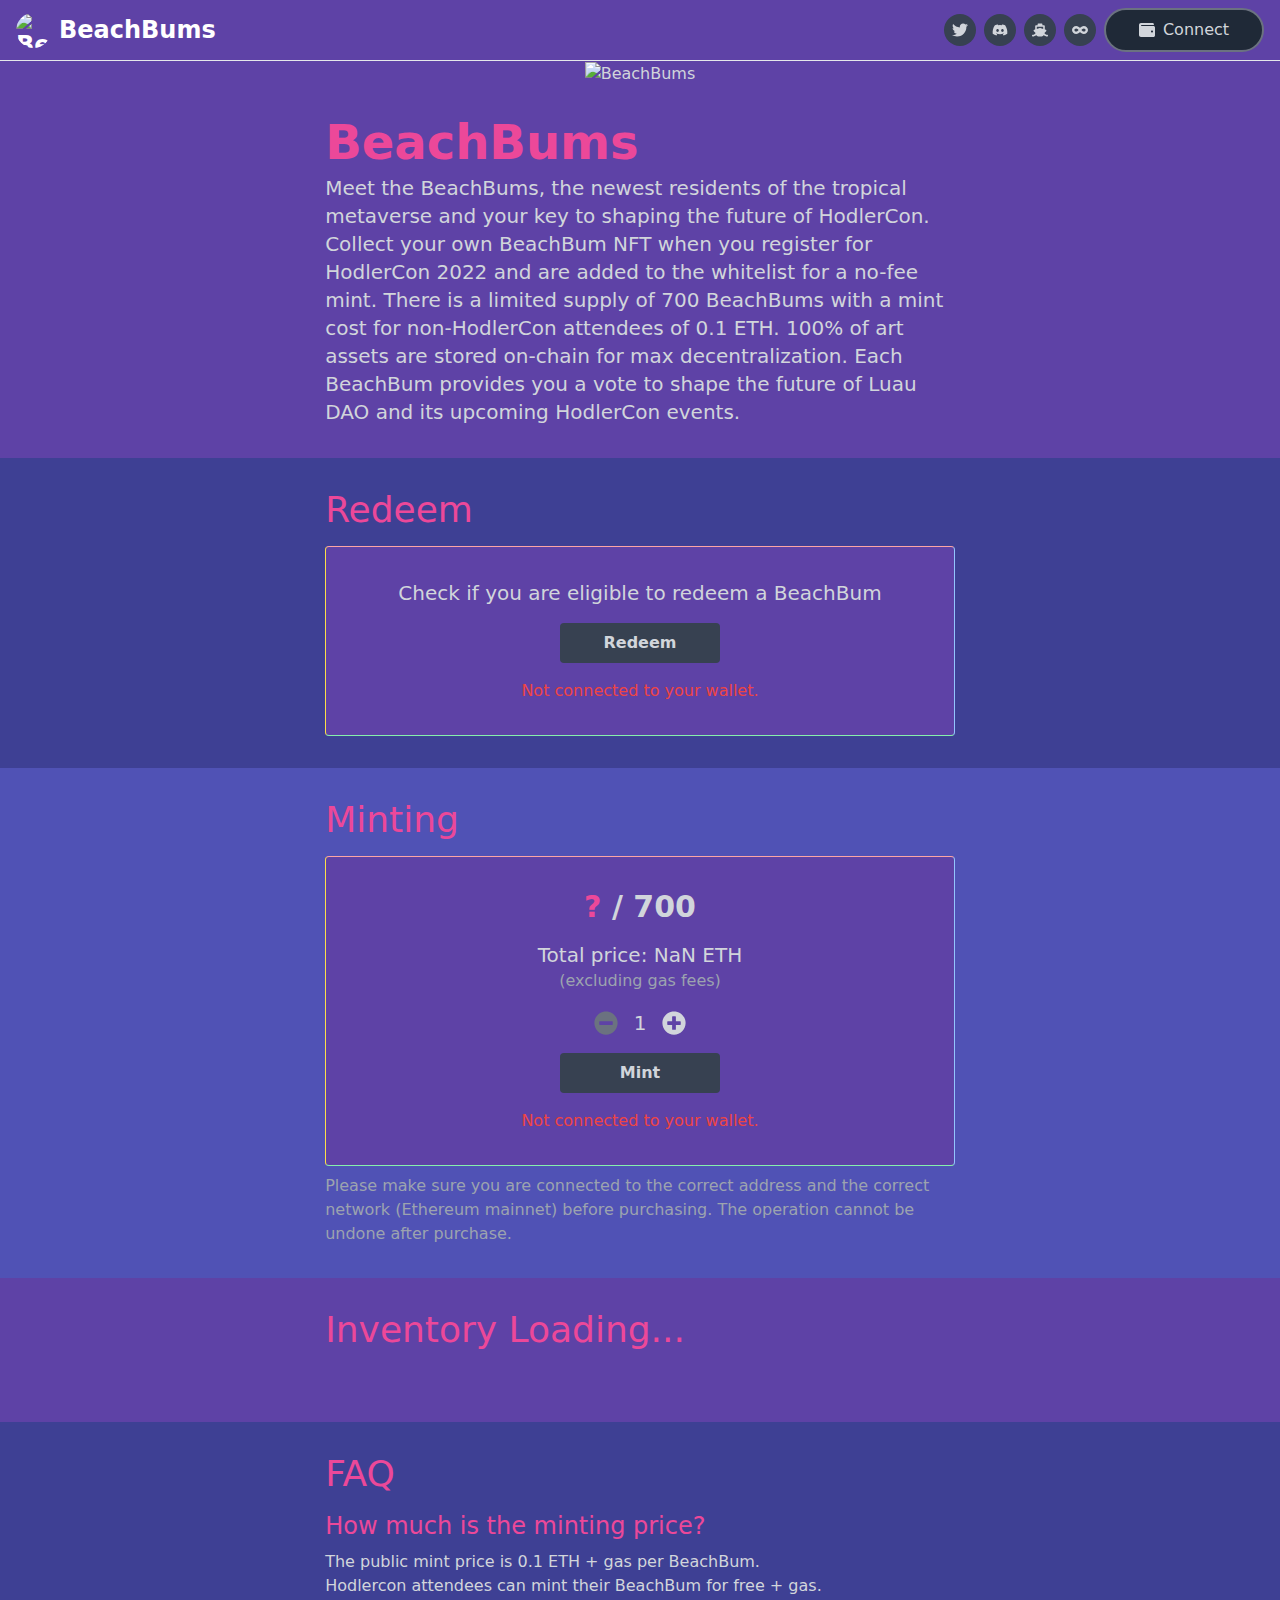
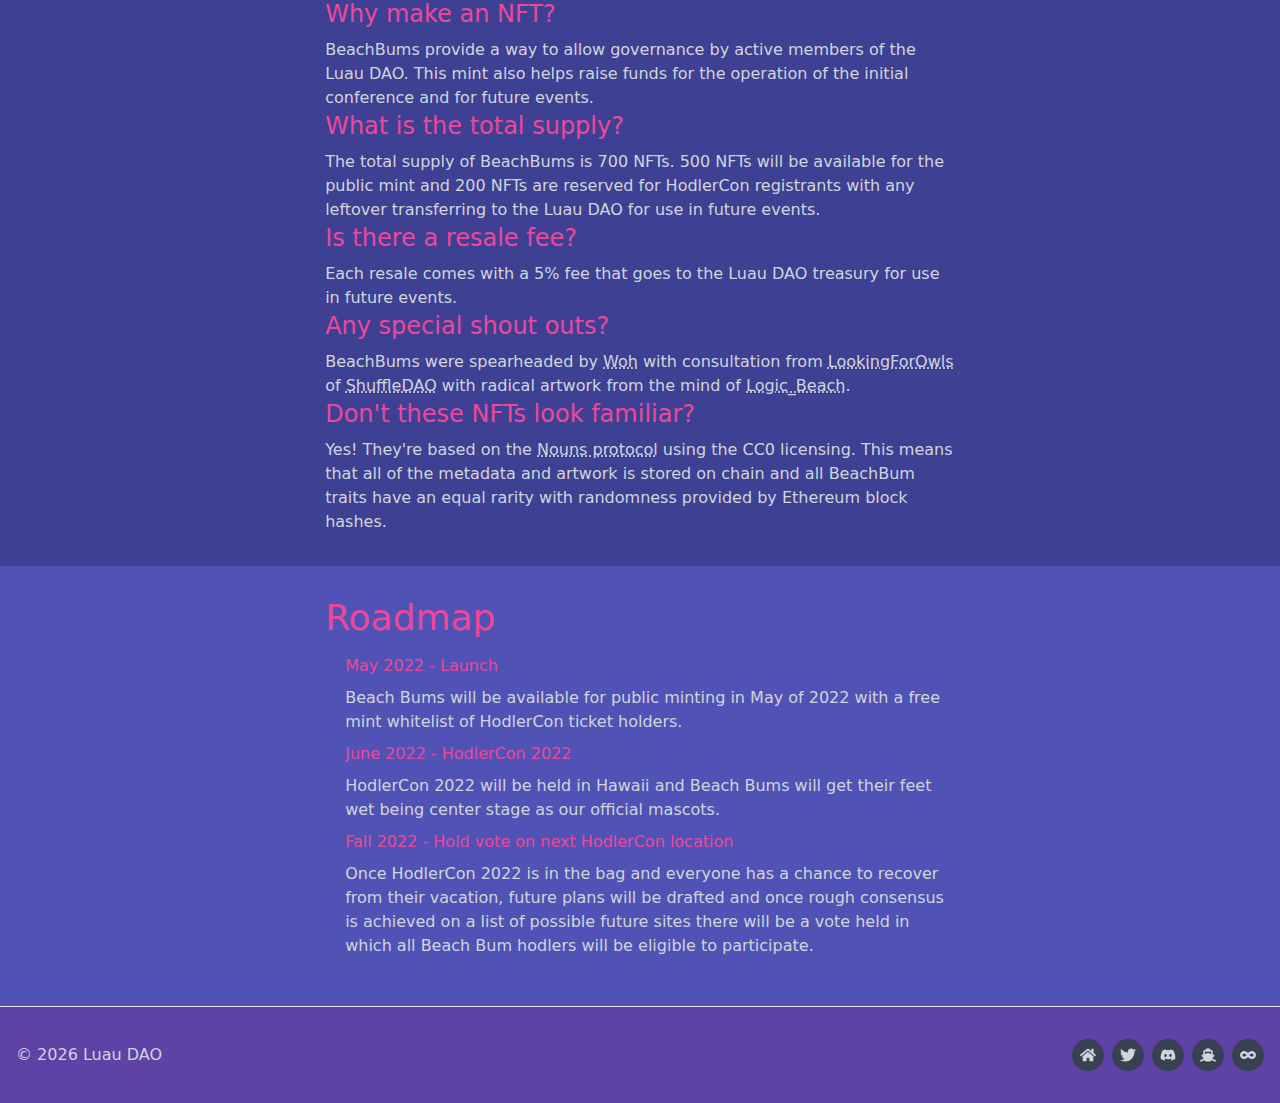
==== commit 6d9378bf: "Update merkle drop and fix "it's"" ====
--- a/beachbums/index.html
+++ b/beachbums/index.html
@@ -1 +1 @@
-<!DOCTYPE html><html><head><meta name="viewport" content="width=device-width"/><meta charSet="utf-8"/><link rel="apple-touch-icon" sizes="180x180" href="/beachbums/favicon/apple-touch-icon.png"/><link rel="icon" type="image/png" sizes="32x32" href="/beachbums/favicon/favicon-32x32.png"/><link rel="icon" type="image/png" sizes="16x16" href="/beachbums/favicon/favicon-16x16.png"/><link rel="manifest" href="/beachbums/favicon/site.webmanifest"/><link rel="mask-icon" href="/beachbums/favicon/safari-pinned-tab.svg" color="#5bbad5"/><link rel="shortcut icon" href="/beachbums/favicon/favicon.ico"/><meta name="msapplication-TileColor" content="#ffc40d"/><meta name="msapplication-config" content="/beachbums/favicon/browserconfig.xml"/><meta name="theme-color" content="#ffffff"/><link rel="alternate" type="application/rss+xml" href="/beachbums/feed.xml"/><meta name="description" content="BeachBums is an NFT collection of 700 unique characters."/><meta property="og:url" content="https://hodlercon.com/"/><meta property="og:type" content="website"/><meta property="og:site_name" content="BeachBums"/><meta property="og:title" content="An NFT collection of 700 unique characters"/><meta property="og:description" content="BeachBums is an NFT collection of 700 unique characters."/><meta property="og:image" content="https://hodlercon.com/beachbums/assets/card-image.png"/><meta name="twitter:card" content="summary_large_image"/><meta name="twitter:site" content="@Hodlercon"/><title>BeachBums</title><meta name="next-head-count" content="22"/><link rel="preload" href="/beachbums/_next/static/css/4690fd46d29ed835.css" as="style"/><link rel="stylesheet" href="/beachbums/_next/static/css/4690fd46d29ed835.css" data-n-g=""/><noscript data-n-css=""></noscript><script defer="" nomodule="" src="/beachbums/_next/static/chunks/polyfills-5cd94c89d3acac5f.js"></script><script src="/beachbums/_next/static/chunks/webpack-2da8291cf95b0d35.js" defer=""></script><script src="/beachbums/_next/static/chunks/framework-5f4595e5518b5600.js" defer=""></script><script src="/beachbums/_next/static/chunks/main-62065f648c735592.js" defer=""></script><script src="/beachbums/_next/static/chunks/pages/_app-977a9adc50f038d9.js" defer=""></script><script src="/beachbums/_next/static/chunks/1bfc9850-d9e4ebc141812005.js" defer=""></script><script src="/beachbums/_next/static/chunks/865-3f7ebd7c6e9c5dd9.js" defer=""></script><script src="/beachbums/_next/static/chunks/pages/index-ff6eea318adf79f4.js" defer=""></script><script src="/beachbums/_next/static/bE-8DU5IUVFGwiACE9tk8/_buildManifest.js" defer=""></script><script src="/beachbums/_next/static/bE-8DU5IUVFGwiACE9tk8/_ssgManifest.js" defer=""></script><script src="/beachbums/_next/static/bE-8DU5IUVFGwiACE9tk8/_middlewareManifest.js" defer=""></script></head><body class="bg-gray-900 text-gray-300" style="background-color:#5e42a6"><div id="__next" data-reactroot=""><div class="sticky top-0 z-50"><header class="bg-gray-900 border-b py-2" style="background-color:#5e42a6"><div class="container mx-auto px-4 text-center"><div class="flex justify-between items-center"><a class="text-2xl font-bold text-white" href="/beachbums"><span class="flex items-center"><span style="box-sizing:border-box;display:inline-block;overflow:hidden;width:initial;height:initial;background:none;opacity:1;border:0;margin:0;padding:0;position:relative;max-width:100%"><span style="box-sizing:border-box;display:block;width:initial;height:initial;background:none;opacity:1;border:0;margin:0;padding:0;max-width:100%"><img style="display:block;max-width:100%;width:initial;height:initial;background:none;opacity:1;border:0;margin:0;padding:0" alt="" aria-hidden="true" src="data:image/svg+xml,%3csvg%20xmlns=%27http://www.w3.org/2000/svg%27%20version=%271.1%27%20width=%2735%27%20height=%2735%27/%3e"/></span><img alt="BeachBums" src="[data-uri]" decoding="async" data-nimg="intrinsic" class="rounded-full" style="position:absolute;top:0;left:0;bottom:0;right:0;box-sizing:border-box;padding:0;border:none;margin:auto;display:block;width:0;height:0;min-width:100%;max-width:100%;min-height:100%;max-height:100%"/><noscript><img alt="BeachBums" srcSet="https://hodlercon.com/beachbums/assets/logo.png?auto=format&amp;fit=max&amp;w=48 1x, https://hodlercon.com/beachbums/assets/logo.png?auto=format&amp;fit=max&amp;w=96 2x" src="https://hodlercon.com/beachbums/assets/logo.png?auto=format&amp;fit=max&amp;w=96" decoding="async" data-nimg="intrinsic" style="position:absolute;top:0;left:0;bottom:0;right:0;box-sizing:border-box;padding:0;border:none;margin:auto;display:block;width:0;height:0;min-width:100%;max-width:100%;min-height:100%;max-height:100%" class="rounded-full" loading="lazy"/></noscript></span><span class="hidden sm:block ml-2">BeachBums</span></span></a><div class="flex items-center space-x-2 ml-2 sm:ml-0"><a href="https://twitter.com/hodlercon" aria-label="BeachBums on Twitter" rel="noopener noreferrer" target="_blank" data-tip="Twitter" data-for="header" class="bg-gray-700 hover:bg-gray-600 rounded-full p-2"><svg stroke="currentColor" fill="currentColor" stroke-width="0" viewBox="0 0 512 512" height="1em" width="1em" xmlns="http://www.w3.org/2000/svg"><path d="M459.37 151.716c.325 4.548.325 9.097.325 13.645 0 138.72-105.583 298.558-298.558 298.558-59.452 0-114.68-17.219-161.137-47.106 8.447.974 16.568 1.299 25.34 1.299 49.055 0 94.213-16.568 130.274-44.832-46.132-.975-84.792-31.188-98.112-72.772 6.498.974 12.995 1.624 19.818 1.624 9.421 0 18.843-1.3 27.614-3.573-48.081-9.747-84.143-51.98-84.143-102.985v-1.299c13.969 7.797 30.214 12.67 47.431 13.319-28.264-18.843-46.781-51.005-46.781-87.391 0-19.492 5.197-37.36 14.294-52.954 51.655 63.675 129.3 105.258 216.365 109.807-1.624-7.797-2.599-15.918-2.599-24.04 0-57.828 46.782-104.934 104.934-104.934 30.213 0 57.502 12.67 76.67 33.137 23.715-4.548 46.456-13.32 66.599-25.34-7.798 24.366-24.366 44.833-46.132 57.827 21.117-2.273 41.584-8.122 60.426-16.243-14.292 20.791-32.161 39.308-52.628 54.253z"></path></svg></a><a href="https://discord.gg/XS4bnxVawj" aria-label="BeachBums on Discord" rel="noopener noreferrer" target="_blank" data-tip="Discord" data-for="header" class="bg-gray-700 hover:bg-gray-600 rounded-full p-2"><svg stroke="currentColor" fill="currentColor" stroke-width="0" viewBox="0 0 640 512" height="1em" width="1em" xmlns="http://www.w3.org/2000/svg"><path d="M524.531,69.836a1.5,1.5,0,0,0-.764-.7A485.065,485.065,0,0,0,404.081,32.03a1.816,1.816,0,0,0-1.923.91,337.461,337.461,0,0,0-14.9,30.6,447.848,447.848,0,0,0-134.426,0,309.541,309.541,0,0,0-15.135-30.6,1.89,1.89,0,0,0-1.924-.91A483.689,483.689,0,0,0,116.085,69.137a1.712,1.712,0,0,0-.788.676C39.068,183.651,18.186,294.69,28.43,404.354a2.016,2.016,0,0,0,.765,1.375A487.666,487.666,0,0,0,176.02,479.918a1.9,1.9,0,0,0,2.063-.676A348.2,348.2,0,0,0,208.12,430.4a1.86,1.86,0,0,0-1.019-2.588,321.173,321.173,0,0,1-45.868-21.853,1.885,1.885,0,0,1-.185-3.126c3.082-2.309,6.166-4.711,9.109-7.137a1.819,1.819,0,0,1,1.9-.256c96.229,43.917,200.41,43.917,295.5,0a1.812,1.812,0,0,1,1.924.233c2.944,2.426,6.027,4.851,9.132,7.16a1.884,1.884,0,0,1-.162,3.126,301.407,301.407,0,0,1-45.89,21.83,1.875,1.875,0,0,0-1,2.611,391.055,391.055,0,0,0,30.014,48.815,1.864,1.864,0,0,0,2.063.7A486.048,486.048,0,0,0,610.7,405.729a1.882,1.882,0,0,0,.765-1.352C623.729,277.594,590.933,167.465,524.531,69.836ZM222.491,337.58c-28.972,0-52.844-26.587-52.844-59.239S193.056,219.1,222.491,219.1c29.665,0,53.306,26.82,52.843,59.239C275.334,310.993,251.924,337.58,222.491,337.58Zm195.38,0c-28.971,0-52.843-26.587-52.843-59.239S388.437,219.1,417.871,219.1c29.667,0,53.307,26.82,52.844,59.239C470.715,310.993,447.538,337.58,417.871,337.58Z"></path></svg></a><a href="https://opensea.io/collection/hodlercon-beachbums" aria-label="BeachBums on OpenSea" rel="noopener noreferrer" target="_blank" data-tip="OpenSea" data-for="header" class="bg-gray-700 hover:bg-gray-600 rounded-full p-2"><svg stroke="currentColor" fill="currentColor" stroke-width="0" viewBox="0 0 640 512" height="1em" width="1em" xmlns="http://www.w3.org/2000/svg"><path d="M496.616 372.639l70.012-70.012c16.899-16.9 9.942-45.771-12.836-53.092L512 236.102V96c0-17.673-14.327-32-32-32h-64V24c0-13.255-10.745-24-24-24H248c-13.255 0-24 10.745-24 24v40h-64c-17.673 0-32 14.327-32 32v140.102l-41.792 13.433c-22.753 7.313-29.754 36.173-12.836 53.092l70.012 70.012C125.828 416.287 85.587 448 24 448c-13.255 0-24 10.745-24 24v16c0 13.255 10.745 24 24 24 61.023 0 107.499-20.61 143.258-59.396C181.677 487.432 216.021 512 256 512h128c39.979 0 74.323-24.568 88.742-59.396C508.495 491.384 554.968 512 616 512c13.255 0 24-10.745 24-24v-16c0-13.255-10.745-24-24-24-60.817 0-101.542-31.001-119.384-75.361zM192 128h256v87.531l-118.208-37.995a31.995 31.995 0 0 0-19.584 0L192 215.531V128z"></path></svg></a><a href="https://etherscan.io/address/0xF86696F8051cefA4Bacaba1DE63D7bE58FeC505e" aria-label="Contract of BeachBums" rel="noopener noreferrer" target="_blank" data-tip="Etherscan" data-for="header" class="bg-gray-700 hover:bg-gray-600 rounded-full p-2"><svg stroke="currentColor" fill="currentColor" stroke-width="0" viewBox="0 0 640 512" height="1em" width="1em" xmlns="http://www.w3.org/2000/svg"><path d="M471.1 96C405 96 353.3 137.3 320 174.6 286.7 137.3 235 96 168.9 96 75.8 96 0 167.8 0 256s75.8 160 168.9 160c66.1 0 117.8-41.3 151.1-78.6 33.3 37.3 85 78.6 151.1 78.6 93.1 0 168.9-71.8 168.9-160S564.2 96 471.1 96zM168.9 320c-40.2 0-72.9-28.7-72.9-64s32.7-64 72.9-64c38.2 0 73.4 36.1 94 64-20.4 27.6-55.9 64-94 64zm302.2 0c-38.2 0-73.4-36.1-94-64 20.4-27.6 55.9-64 94-64 40.2 0 72.9 28.7 72.9 64s-32.7 64-72.9 64z"></path></svg></a><div class="flex justify-center"><button type="button" class="flex justify-center items-center space-x-2 border-2 border-gray-500 hover:border-gray-400 bg-gray-800 rounded-full px-4 py-2 w-40"><svg stroke="currentColor" fill="currentColor" stroke-width="0" viewBox="0 0 512 512" height="1em" width="1em" xmlns="http://www.w3.org/2000/svg"><path d="M461.2 128H80c-8.84 0-16-7.16-16-16s7.16-16 16-16h384c8.84 0 16-7.16 16-16 0-26.51-21.49-48-48-48H64C28.65 32 0 60.65 0 96v320c0 35.35 28.65 64 64 64h397.2c28.02 0 50.8-21.53 50.8-48V176c0-26.47-22.78-48-50.8-48zM416 336c-17.67 0-32-14.33-32-32s14.33-32 32-32 32 14.33 32 32-14.33 32-32 32z"></path></svg><span>Connect</span></button></div></div></div></div></header></div><main><div class="container mx-auto px-4 text-center"><img alt="BeachBums" src="[data-uri]" decoding="async" data-nimg="raw" style="display:inline-block"/><noscript><img alt="BeachBums" sizes="100vw" srcSet="https://hodlercon.com/beachbums/assets/1920x600_cropped.png?auto=format&amp;fit=max&amp;w=640 640w, https://hodlercon.com/beachbums/assets/1920x600_cropped.png?auto=format&amp;fit=max&amp;w=750 750w, https://hodlercon.com/beachbums/assets/1920x600_cropped.png?auto=format&amp;fit=max&amp;w=828 828w, https://hodlercon.com/beachbums/assets/1920x600_cropped.png?auto=format&amp;fit=max&amp;w=1080 1080w, https://hodlercon.com/beachbums/assets/1920x600_cropped.png?auto=format&amp;fit=max&amp;w=1200 1200w, https://hodlercon.com/beachbums/assets/1920x600_cropped.png?auto=format&amp;fit=max&amp;w=1920 1920w, https://hodlercon.com/beachbums/assets/1920x600_cropped.png?auto=format&amp;fit=max&amp;w=2048 2048w, https://hodlercon.com/beachbums/assets/1920x600_cropped.png?auto=format&amp;fit=max&amp;w=3840 3840w" src="https://hodlercon.com/beachbums/assets/1920x600_cropped.png?auto=format&amp;fit=max&amp;w=3840" decoding="async" data-nimg="raw" style="display:inline-block" loading="lazy"/></noscript></div><div class="bg-gray-800 py-8" style="background-color:#5e42a6"><div class="max-w-prose mx-auto px-4"><h1 class="text-5xl font-bold mb-2">BeachBums</h1><p class="text-xl">Meet the BeachBums, the newest residents of the tropical metaverse and your key to shaping the future of HodlerCon. Collect your own BeachBum NFT when you register for HodlerCon 2022 and are added to the whitelist for a no-fee mint. There is a limited supply of 700 BeachBums with a mint cost for non-HodlerCon attendees of 0.1 ETH. 100% of art assets are stored on-chain for max decentralization. Each BeachBum provides you a vote to shape the future of Luau DAO and it&#x27;s upcoming HodlerCon events.</p></div></div><div class="bg-gray-800 py-8" style="background-color:#3e4094"><div class="max-w-prose mx-auto px-4"><h2 class="text-4xl mb-4">Redeem</h2><div class="bg-gray-800 border border-t-red-300 border-r-blue-300 border-b-green-300 border-l-yellow-300 rounded p-8 space-y-4" style="background-color:#5e42a6"><div class="flex justify-center"><p class="text-xl">Check if you are eligible to redeem a BeachBum</p></div><div class="flex justify-center"><button type="button" class="rounded px-4 py-2 bg-gray-700 font-bold w-40 cursor-not-allowed" disabled="">Redeem</button></div></div></div></div><div class="py-8" style="background-color:#5052b5"><div class="max-w-prose mx-auto px-4"><h2 class="text-4xl mb-4">Minting</h2><div class="bg-gray-800 border border-t-red-300 border-r-blue-300 border-b-green-300 border-l-yellow-300 rounded p-8 space-y-4" style="background-color:#5e42a6"><div class="text-3xl font-bold text-center"><span class="text-pink-500">?</span> /<!-- --> <!-- -->700</div><div class="text-center"><p class="text-xl">Total price: <!-- -->NaN<!-- --> <!-- -->ETH</p><p class="text-gray-400">(excluding gas fees)</p></div><div class="flex justify-center items-center space-x-4"><button type="button" class="text-gray-500 cursor-default"><svg stroke="currentColor" fill="currentColor" stroke-width="0" viewBox="0 0 512 512" height="1.5em" width="1.5em" xmlns="http://www.w3.org/2000/svg"><path d="M256 8C119 8 8 119 8 256s111 248 248 248 248-111 248-248S393 8 256 8zM124 296c-6.6 0-12-5.4-12-12v-56c0-6.6 5.4-12 12-12h264c6.6 0 12 5.4 12 12v56c0 6.6-5.4 12-12 12H124z"></path></svg></button><span class="text-xl">1</span><button type="button" class=""><svg stroke="currentColor" fill="currentColor" stroke-width="0" viewBox="0 0 512 512" height="1.5em" width="1.5em" xmlns="http://www.w3.org/2000/svg"><path d="M256 8C119 8 8 119 8 256s111 248 248 248 248-111 248-248S393 8 256 8zm144 276c0 6.6-5.4 12-12 12h-92v92c0 6.6-5.4 12-12 12h-56c-6.6 0-12-5.4-12-12v-92h-92c-6.6 0-12-5.4-12-12v-56c0-6.6 5.4-12 12-12h92v-92c0-6.6 5.4-12 12-12h56c6.6 0 12 5.4 12 12v92h92c6.6 0 12 5.4 12 12v56z"></path></svg></button></div><div class="flex justify-center"><button type="button" class="rounded px-4 py-2 bg-gray-700 font-bold w-40 cursor-not-allowed" disabled="">Mint</button></div></div><div class="text-gray-400 mt-2">Please make sure you are connected to the correct address and the correct network (<!-- -->Ethereum mainnet<!-- -->) before purchasing. The operation cannot be undone after purchase.</div></div></div><div class="py-8" style="background-color:#5e42a6"><div class="max-w-prose mx-auto px-4"><h2 class="text-4xl mb-4">Inventory <span> Loading...</span></h2><div style="display:inline-grid;grid-template-columns:repeat(3, 1fr);justify-content:space-between;gap:0.5rem"></div></div></div><div class="bg-gray-800 py-8" style="background-color:#3e4094"><div class="max-w-prose mx-auto px-4"><h2 class="text-4xl mb-4">FAQ</h2><div class="space-y-4"><div><h3 class="text-2xl mb-2">How much is the minting price?</h3><p>The public mint price is 0.1 ETH + gas per BeachBum.<br/>Hodlercon attendees can mint their BeachBum for free + gas.</p><h3 class="text-2xl mb-2">Why make an NFT?</h3><p>BeachBums provide a way to allow governance by active members of the Luau DAO. This mint also helps raise funds for the operation of the initial conference and for future events.</p><h3 class="text-2xl mb-2">What is the total supply?</h3><p>The total supply of BeachBums is 700 NFTs. 500 NFTs will be available for the public mint and 200 NFTs are reserved for HodlerCon registrants with any leftover transferring to the Luau DAO for use in future events.</p><h3 class="text-2xl mb-2">Is there a resale fee?</h3><p>Each resale comes with a 5% fee that goes to the Luau DAO treasury for use in future events.</p><h3 class="text-2xl mb-2">Any special shout outs?</h3><p>BeachBums were spearheaded by <a href="https://twitter.com/wizardofhex" target="_new">Woh</a> with consultation from <a href="https://twitter.com/0xLFO" target="_new">LookingForOwls</a> of <a href="https://twitter.com/shuffledao" target="_new">ShuffleDAO</a> with radical artwork from the mind of <a href="https://twitter.com/Logic_Beach" target="_new">Logic_Beach</a>.</p><h3 class="text-2xl mb-2">Don&#x27;t these NFTs look familiar?</h3><p>Yes! They&#x27;re based on the <a href="https://nouns.wtf/" target="_new">Nouns protocol</a> using the CC0 licensing. This means that all of the metadata and artwork is stored on chain and all BeachBum traits have an equal rarity with randomness provided by Ethereum block hashes.</p></div></div></div></div><div class="py-8" style="background-color:#5052b5"><div class="max-w-prose mx-auto px-4"><h2 class="text-4xl mb-4">Roadmap</h2><ul class="list-none pl-5 space-y-2 mb-4"><h3>May 2022 - Launch</h3><li>Beach Bums will be available for public minting in May of 2022 with a free mint whitelist of HodlerCon ticket holders.</li><h3>June 2022 - HodlerCon 2022</h3><li>HodlerCon 2022 will be held in Hawaii and Beach Bums will get their feet wet being center stage as our official mascots.</li><h3>Fall 2022 - Hold vote on next HodlerCon location</h3><li>Once HodlerCon 2022 is in the bag and everyone has a chance to recover from their vacation, future plans will be drafted and once rough consensus is achieved on a list of possible future sites there will be a vote held in which all Beach Bum hodlers will be eligible to participate.</li></ul></div></div></main><footer class="border-t"><div class="container mx-auto px-4 text-center"><div class="flex flex-col-reverse sm:flex-row justify-between items-center py-8"><div>© <!-- -->2022<!-- --> <!-- -->Luau DAO</div><div class="flex items-center space-x-2 mb-4 sm:mb-0"><a aria-label="Home" data-tip="Home" data-for="footer" class="bg-gray-700 hover:bg-gray-600 rounded-full p-2" href="/beachbums"><svg stroke="currentColor" fill="currentColor" stroke-width="0" viewBox="0 0 576 512" height="1em" width="1em" xmlns="http://www.w3.org/2000/svg"><path d="M280.37 148.26L96 300.11V464a16 16 0 0 0 16 16l112.06-.29a16 16 0 0 0 15.92-16V368a16 16 0 0 1 16-16h64a16 16 0 0 1 16 16v95.64a16 16 0 0 0 16 16.05L464 480a16 16 0 0 0 16-16V300L295.67 148.26a12.19 12.19 0 0 0-15.3 0zM571.6 251.47L488 182.56V44.05a12 12 0 0 0-12-12h-56a12 12 0 0 0-12 12v72.61L318.47 43a48 48 0 0 0-61 0L4.34 251.47a12 12 0 0 0-1.6 16.9l25.5 31A12 12 0 0 0 45.15 301l235.22-193.74a12.19 12.19 0 0 1 15.3 0L530.9 301a12 12 0 0 0 16.9-1.6l25.5-31a12 12 0 0 0-1.7-16.93z"></path></svg></a><a href="https://twitter.com/hodlercon" aria-label="BeachBums on Twitter" rel="noopener noreferrer" target="_blank" data-tip="Twitter" data-for="footer" class="bg-gray-700 hover:bg-gray-600 rounded-full p-2"><svg stroke="currentColor" fill="currentColor" stroke-width="0" viewBox="0 0 512 512" height="1em" width="1em" xmlns="http://www.w3.org/2000/svg"><path d="M459.37 151.716c.325 4.548.325 9.097.325 13.645 0 138.72-105.583 298.558-298.558 298.558-59.452 0-114.68-17.219-161.137-47.106 8.447.974 16.568 1.299 25.34 1.299 49.055 0 94.213-16.568 130.274-44.832-46.132-.975-84.792-31.188-98.112-72.772 6.498.974 12.995 1.624 19.818 1.624 9.421 0 18.843-1.3 27.614-3.573-48.081-9.747-84.143-51.98-84.143-102.985v-1.299c13.969 7.797 30.214 12.67 47.431 13.319-28.264-18.843-46.781-51.005-46.781-87.391 0-19.492 5.197-37.36 14.294-52.954 51.655 63.675 129.3 105.258 216.365 109.807-1.624-7.797-2.599-15.918-2.599-24.04 0-57.828 46.782-104.934 104.934-104.934 30.213 0 57.502 12.67 76.67 33.137 23.715-4.548 46.456-13.32 66.599-25.34-7.798 24.366-24.366 44.833-46.132 57.827 21.117-2.273 41.584-8.122 60.426-16.243-14.292 20.791-32.161 39.308-52.628 54.253z"></path></svg></a><a href="https://discord.gg/XS4bnxVawj" aria-label="BeachBums on Discord" rel="noopener noreferrer" target="_blank" data-tip="Discord" data-for="footer" class="bg-gray-700 hover:bg-gray-600 rounded-full p-2"><svg stroke="currentColor" fill="currentColor" stroke-width="0" viewBox="0 0 640 512" height="1em" width="1em" xmlns="http://www.w3.org/2000/svg"><path d="M524.531,69.836a1.5,1.5,0,0,0-.764-.7A485.065,485.065,0,0,0,404.081,32.03a1.816,1.816,0,0,0-1.923.91,337.461,337.461,0,0,0-14.9,30.6,447.848,447.848,0,0,0-134.426,0,309.541,309.541,0,0,0-15.135-30.6,1.89,1.89,0,0,0-1.924-.91A483.689,483.689,0,0,0,116.085,69.137a1.712,1.712,0,0,0-.788.676C39.068,183.651,18.186,294.69,28.43,404.354a2.016,2.016,0,0,0,.765,1.375A487.666,487.666,0,0,0,176.02,479.918a1.9,1.9,0,0,0,2.063-.676A348.2,348.2,0,0,0,208.12,430.4a1.86,1.86,0,0,0-1.019-2.588,321.173,321.173,0,0,1-45.868-21.853,1.885,1.885,0,0,1-.185-3.126c3.082-2.309,6.166-4.711,9.109-7.137a1.819,1.819,0,0,1,1.9-.256c96.229,43.917,200.41,43.917,295.5,0a1.812,1.812,0,0,1,1.924.233c2.944,2.426,6.027,4.851,9.132,7.16a1.884,1.884,0,0,1-.162,3.126,301.407,301.407,0,0,1-45.89,21.83,1.875,1.875,0,0,0-1,2.611,391.055,391.055,0,0,0,30.014,48.815,1.864,1.864,0,0,0,2.063.7A486.048,486.048,0,0,0,610.7,405.729a1.882,1.882,0,0,0,.765-1.352C623.729,277.594,590.933,167.465,524.531,69.836ZM222.491,337.58c-28.972,0-52.844-26.587-52.844-59.239S193.056,219.1,222.491,219.1c29.665,0,53.306,26.82,52.843,59.239C275.334,310.993,251.924,337.58,222.491,337.58Zm195.38,0c-28.971,0-52.843-26.587-52.843-59.239S388.437,219.1,417.871,219.1c29.667,0,53.307,26.82,52.844,59.239C470.715,310.993,447.538,337.58,417.871,337.58Z"></path></svg></a><a href="https://opensea.io/collection/hodlercon-beachbums" aria-label="BeachBums on OpenSea" rel="noopener noreferrer" target="_blank" data-tip="OpenSea" data-for="footer" class="bg-gray-700 hover:bg-gray-600 rounded-full p-2"><svg stroke="currentColor" fill="currentColor" stroke-width="0" viewBox="0 0 640 512" height="1em" width="1em" xmlns="http://www.w3.org/2000/svg"><path d="M496.616 372.639l70.012-70.012c16.899-16.9 9.942-45.771-12.836-53.092L512 236.102V96c0-17.673-14.327-32-32-32h-64V24c0-13.255-10.745-24-24-24H248c-13.255 0-24 10.745-24 24v40h-64c-17.673 0-32 14.327-32 32v140.102l-41.792 13.433c-22.753 7.313-29.754 36.173-12.836 53.092l70.012 70.012C125.828 416.287 85.587 448 24 448c-13.255 0-24 10.745-24 24v16c0 13.255 10.745 24 24 24 61.023 0 107.499-20.61 143.258-59.396C181.677 487.432 216.021 512 256 512h128c39.979 0 74.323-24.568 88.742-59.396C508.495 491.384 554.968 512 616 512c13.255 0 24-10.745 24-24v-16c0-13.255-10.745-24-24-24-60.817 0-101.542-31.001-119.384-75.361zM192 128h256v87.531l-118.208-37.995a31.995 31.995 0 0 0-19.584 0L192 215.531V128z"></path></svg></a><a href="https://etherscan.io/address/0xF86696F8051cefA4Bacaba1DE63D7bE58FeC505e" aria-label="Contract of BeachBums" rel="noopener noreferrer" target="_blank" data-tip="Etherscan" data-for="footer" class="bg-gray-700 hover:bg-gray-600 rounded-full p-2"><svg stroke="currentColor" fill="currentColor" stroke-width="0" viewBox="0 0 640 512" height="1em" width="1em" xmlns="http://www.w3.org/2000/svg"><path d="M471.1 96C405 96 353.3 137.3 320 174.6 286.7 137.3 235 96 168.9 96 75.8 96 0 167.8 0 256s75.8 160 168.9 160c66.1 0 117.8-41.3 151.1-78.6 33.3 37.3 85 78.6 151.1 78.6 93.1 0 168.9-71.8 168.9-160S564.2 96 471.1 96zM168.9 320c-40.2 0-72.9-28.7-72.9-64s32.7-64 72.9-64c38.2 0 73.4 36.1 94 64-20.4 27.6-55.9 64-94 64zm302.2 0c-38.2 0-73.4-36.1-94-64 20.4-27.6 55.9-64 94-64 40.2 0 72.9 28.7 72.9 64s-32.7 64-72.9 64z"></path></svg></a></div></div></div></footer></div><script id="__NEXT_DATA__" type="application/json">{"props":{"pageProps":{}},"page":"/","query":{},"buildId":"bE-8DU5IUVFGwiACE9tk8","assetPrefix":"/beachbums","nextExport":true,"autoExport":true,"isFallback":false,"scriptLoader":[]}</script></body></html>+<!DOCTYPE html><html><head><meta name="viewport" content="width=device-width"/><meta charSet="utf-8"/><link rel="apple-touch-icon" sizes="180x180" href="/beachbums/favicon/apple-touch-icon.png"/><link rel="icon" type="image/png" sizes="32x32" href="/beachbums/favicon/favicon-32x32.png"/><link rel="icon" type="image/png" sizes="16x16" href="/beachbums/favicon/favicon-16x16.png"/><link rel="manifest" href="/beachbums/favicon/site.webmanifest"/><link rel="mask-icon" href="/beachbums/favicon/safari-pinned-tab.svg" color="#5bbad5"/><link rel="shortcut icon" href="/beachbums/favicon/favicon.ico"/><meta name="msapplication-TileColor" content="#ffc40d"/><meta name="msapplication-config" content="/beachbums/favicon/browserconfig.xml"/><meta name="theme-color" content="#ffffff"/><link rel="alternate" type="application/rss+xml" href="/beachbums/feed.xml"/><meta name="description" content="BeachBums is an NFT collection of 700 unique characters."/><meta property="og:url" content="https://hodlercon.com/"/><meta property="og:type" content="website"/><meta property="og:site_name" content="BeachBums"/><meta property="og:title" content="An NFT collection of 700 unique characters"/><meta property="og:description" content="BeachBums is an NFT collection of 700 unique characters."/><meta property="og:image" content="https://hodlercon.com/beachbums/assets/card-image.png"/><meta name="twitter:card" content="summary_large_image"/><meta name="twitter:site" content="@Hodlercon"/><title>BeachBums</title><meta name="next-head-count" content="22"/><link rel="preload" href="/beachbums/_next/static/css/4690fd46d29ed835.css" as="style"/><link rel="stylesheet" href="/beachbums/_next/static/css/4690fd46d29ed835.css" data-n-g=""/><noscript data-n-css=""></noscript><script defer="" nomodule="" src="/beachbums/_next/static/chunks/polyfills-5cd94c89d3acac5f.js"></script><script src="/beachbums/_next/static/chunks/webpack-2da8291cf95b0d35.js" defer=""></script><script src="/beachbums/_next/static/chunks/framework-5f4595e5518b5600.js" defer=""></script><script src="/beachbums/_next/static/chunks/main-62065f648c735592.js" defer=""></script><script src="/beachbums/_next/static/chunks/pages/_app-977a9adc50f038d9.js" defer=""></script><script src="/beachbums/_next/static/chunks/1bfc9850-d9e4ebc141812005.js" defer=""></script><script src="/beachbums/_next/static/chunks/865-3f7ebd7c6e9c5dd9.js" defer=""></script><script src="/beachbums/_next/static/chunks/pages/index-20fe8bb3f95623e8.js" defer=""></script><script src="/beachbums/_next/static/ydeqt2lZ0pjPdAUf-DH13/_buildManifest.js" defer=""></script><script src="/beachbums/_next/static/ydeqt2lZ0pjPdAUf-DH13/_ssgManifest.js" defer=""></script><script src="/beachbums/_next/static/ydeqt2lZ0pjPdAUf-DH13/_middlewareManifest.js" defer=""></script></head><body class="bg-gray-900 text-gray-300" style="background-color:#5e42a6"><div id="__next" data-reactroot=""><div class="sticky top-0 z-50"><header class="bg-gray-900 border-b py-2" style="background-color:#5e42a6"><div class="container mx-auto px-4 text-center"><div class="flex justify-between items-center"><a class="text-2xl font-bold text-white" href="/beachbums"><span class="flex items-center"><span style="box-sizing:border-box;display:inline-block;overflow:hidden;width:initial;height:initial;background:none;opacity:1;border:0;margin:0;padding:0;position:relative;max-width:100%"><span style="box-sizing:border-box;display:block;width:initial;height:initial;background:none;opacity:1;border:0;margin:0;padding:0;max-width:100%"><img style="display:block;max-width:100%;width:initial;height:initial;background:none;opacity:1;border:0;margin:0;padding:0" alt="" aria-hidden="true" src="data:image/svg+xml,%3csvg%20xmlns=%27http://www.w3.org/2000/svg%27%20version=%271.1%27%20width=%2735%27%20height=%2735%27/%3e"/></span><img alt="BeachBums" src="[data-uri]" decoding="async" data-nimg="intrinsic" class="rounded-full" style="position:absolute;top:0;left:0;bottom:0;right:0;box-sizing:border-box;padding:0;border:none;margin:auto;display:block;width:0;height:0;min-width:100%;max-width:100%;min-height:100%;max-height:100%"/><noscript><img alt="BeachBums" srcSet="https://hodlercon.com/beachbums/assets/logo.png?auto=format&amp;fit=max&amp;w=48 1x, https://hodlercon.com/beachbums/assets/logo.png?auto=format&amp;fit=max&amp;w=96 2x" src="https://hodlercon.com/beachbums/assets/logo.png?auto=format&amp;fit=max&amp;w=96" decoding="async" data-nimg="intrinsic" style="position:absolute;top:0;left:0;bottom:0;right:0;box-sizing:border-box;padding:0;border:none;margin:auto;display:block;width:0;height:0;min-width:100%;max-width:100%;min-height:100%;max-height:100%" class="rounded-full" loading="lazy"/></noscript></span><span class="hidden sm:block ml-2">BeachBums</span></span></a><div class="flex items-center space-x-2 ml-2 sm:ml-0"><a href="https://twitter.com/hodlercon" aria-label="BeachBums on Twitter" rel="noopener noreferrer" target="_blank" data-tip="Twitter" data-for="header" class="bg-gray-700 hover:bg-gray-600 rounded-full p-2"><svg stroke="currentColor" fill="currentColor" stroke-width="0" viewBox="0 0 512 512" height="1em" width="1em" xmlns="http://www.w3.org/2000/svg"><path d="M459.37 151.716c.325 4.548.325 9.097.325 13.645 0 138.72-105.583 298.558-298.558 298.558-59.452 0-114.68-17.219-161.137-47.106 8.447.974 16.568 1.299 25.34 1.299 49.055 0 94.213-16.568 130.274-44.832-46.132-.975-84.792-31.188-98.112-72.772 6.498.974 12.995 1.624 19.818 1.624 9.421 0 18.843-1.3 27.614-3.573-48.081-9.747-84.143-51.98-84.143-102.985v-1.299c13.969 7.797 30.214 12.67 47.431 13.319-28.264-18.843-46.781-51.005-46.781-87.391 0-19.492 5.197-37.36 14.294-52.954 51.655 63.675 129.3 105.258 216.365 109.807-1.624-7.797-2.599-15.918-2.599-24.04 0-57.828 46.782-104.934 104.934-104.934 30.213 0 57.502 12.67 76.67 33.137 23.715-4.548 46.456-13.32 66.599-25.34-7.798 24.366-24.366 44.833-46.132 57.827 21.117-2.273 41.584-8.122 60.426-16.243-14.292 20.791-32.161 39.308-52.628 54.253z"></path></svg></a><a href="https://discord.gg/XS4bnxVawj" aria-label="BeachBums on Discord" rel="noopener noreferrer" target="_blank" data-tip="Discord" data-for="header" class="bg-gray-700 hover:bg-gray-600 rounded-full p-2"><svg stroke="currentColor" fill="currentColor" stroke-width="0" viewBox="0 0 640 512" height="1em" width="1em" xmlns="http://www.w3.org/2000/svg"><path d="M524.531,69.836a1.5,1.5,0,0,0-.764-.7A485.065,485.065,0,0,0,404.081,32.03a1.816,1.816,0,0,0-1.923.91,337.461,337.461,0,0,0-14.9,30.6,447.848,447.848,0,0,0-134.426,0,309.541,309.541,0,0,0-15.135-30.6,1.89,1.89,0,0,0-1.924-.91A483.689,483.689,0,0,0,116.085,69.137a1.712,1.712,0,0,0-.788.676C39.068,183.651,18.186,294.69,28.43,404.354a2.016,2.016,0,0,0,.765,1.375A487.666,487.666,0,0,0,176.02,479.918a1.9,1.9,0,0,0,2.063-.676A348.2,348.2,0,0,0,208.12,430.4a1.86,1.86,0,0,0-1.019-2.588,321.173,321.173,0,0,1-45.868-21.853,1.885,1.885,0,0,1-.185-3.126c3.082-2.309,6.166-4.711,9.109-7.137a1.819,1.819,0,0,1,1.9-.256c96.229,43.917,200.41,43.917,295.5,0a1.812,1.812,0,0,1,1.924.233c2.944,2.426,6.027,4.851,9.132,7.16a1.884,1.884,0,0,1-.162,3.126,301.407,301.407,0,0,1-45.89,21.83,1.875,1.875,0,0,0-1,2.611,391.055,391.055,0,0,0,30.014,48.815,1.864,1.864,0,0,0,2.063.7A486.048,486.048,0,0,0,610.7,405.729a1.882,1.882,0,0,0,.765-1.352C623.729,277.594,590.933,167.465,524.531,69.836ZM222.491,337.58c-28.972,0-52.844-26.587-52.844-59.239S193.056,219.1,222.491,219.1c29.665,0,53.306,26.82,52.843,59.239C275.334,310.993,251.924,337.58,222.491,337.58Zm195.38,0c-28.971,0-52.843-26.587-52.843-59.239S388.437,219.1,417.871,219.1c29.667,0,53.307,26.82,52.844,59.239C470.715,310.993,447.538,337.58,417.871,337.58Z"></path></svg></a><a href="https://opensea.io/collection/hodlercon-beachbums" aria-label="BeachBums on OpenSea" rel="noopener noreferrer" target="_blank" data-tip="OpenSea" data-for="header" class="bg-gray-700 hover:bg-gray-600 rounded-full p-2"><svg stroke="currentColor" fill="currentColor" stroke-width="0" viewBox="0 0 640 512" height="1em" width="1em" xmlns="http://www.w3.org/2000/svg"><path d="M496.616 372.639l70.012-70.012c16.899-16.9 9.942-45.771-12.836-53.092L512 236.102V96c0-17.673-14.327-32-32-32h-64V24c0-13.255-10.745-24-24-24H248c-13.255 0-24 10.745-24 24v40h-64c-17.673 0-32 14.327-32 32v140.102l-41.792 13.433c-22.753 7.313-29.754 36.173-12.836 53.092l70.012 70.012C125.828 416.287 85.587 448 24 448c-13.255 0-24 10.745-24 24v16c0 13.255 10.745 24 24 24 61.023 0 107.499-20.61 143.258-59.396C181.677 487.432 216.021 512 256 512h128c39.979 0 74.323-24.568 88.742-59.396C508.495 491.384 554.968 512 616 512c13.255 0 24-10.745 24-24v-16c0-13.255-10.745-24-24-24-60.817 0-101.542-31.001-119.384-75.361zM192 128h256v87.531l-118.208-37.995a31.995 31.995 0 0 0-19.584 0L192 215.531V128z"></path></svg></a><a href="https://etherscan.io/address/0xF86696F8051cefA4Bacaba1DE63D7bE58FeC505e" aria-label="Contract of BeachBums" rel="noopener noreferrer" target="_blank" data-tip="Etherscan" data-for="header" class="bg-gray-700 hover:bg-gray-600 rounded-full p-2"><svg stroke="currentColor" fill="currentColor" stroke-width="0" viewBox="0 0 640 512" height="1em" width="1em" xmlns="http://www.w3.org/2000/svg"><path d="M471.1 96C405 96 353.3 137.3 320 174.6 286.7 137.3 235 96 168.9 96 75.8 96 0 167.8 0 256s75.8 160 168.9 160c66.1 0 117.8-41.3 151.1-78.6 33.3 37.3 85 78.6 151.1 78.6 93.1 0 168.9-71.8 168.9-160S564.2 96 471.1 96zM168.9 320c-40.2 0-72.9-28.7-72.9-64s32.7-64 72.9-64c38.2 0 73.4 36.1 94 64-20.4 27.6-55.9 64-94 64zm302.2 0c-38.2 0-73.4-36.1-94-64 20.4-27.6 55.9-64 94-64 40.2 0 72.9 28.7 72.9 64s-32.7 64-72.9 64z"></path></svg></a><div class="flex justify-center"><button type="button" class="flex justify-center items-center space-x-2 border-2 border-gray-500 hover:border-gray-400 bg-gray-800 rounded-full px-4 py-2 w-40"><svg stroke="currentColor" fill="currentColor" stroke-width="0" viewBox="0 0 512 512" height="1em" width="1em" xmlns="http://www.w3.org/2000/svg"><path d="M461.2 128H80c-8.84 0-16-7.16-16-16s7.16-16 16-16h384c8.84 0 16-7.16 16-16 0-26.51-21.49-48-48-48H64C28.65 32 0 60.65 0 96v320c0 35.35 28.65 64 64 64h397.2c28.02 0 50.8-21.53 50.8-48V176c0-26.47-22.78-48-50.8-48zM416 336c-17.67 0-32-14.33-32-32s14.33-32 32-32 32 14.33 32 32-14.33 32-32 32z"></path></svg><span>Connect</span></button></div></div></div></div></header></div><main><div class="container mx-auto px-4 text-center"><img alt="BeachBums" src="[data-uri]" decoding="async" data-nimg="raw" style="display:inline-block"/><noscript><img alt="BeachBums" sizes="100vw" srcSet="https://hodlercon.com/beachbums/assets/1920x600_cropped.png?auto=format&amp;fit=max&amp;w=640 640w, https://hodlercon.com/beachbums/assets/1920x600_cropped.png?auto=format&amp;fit=max&amp;w=750 750w, https://hodlercon.com/beachbums/assets/1920x600_cropped.png?auto=format&amp;fit=max&amp;w=828 828w, https://hodlercon.com/beachbums/assets/1920x600_cropped.png?auto=format&amp;fit=max&amp;w=1080 1080w, https://hodlercon.com/beachbums/assets/1920x600_cropped.png?auto=format&amp;fit=max&amp;w=1200 1200w, https://hodlercon.com/beachbums/assets/1920x600_cropped.png?auto=format&amp;fit=max&amp;w=1920 1920w, https://hodlercon.com/beachbums/assets/1920x600_cropped.png?auto=format&amp;fit=max&amp;w=2048 2048w, https://hodlercon.com/beachbums/assets/1920x600_cropped.png?auto=format&amp;fit=max&amp;w=3840 3840w" src="https://hodlercon.com/beachbums/assets/1920x600_cropped.png?auto=format&amp;fit=max&amp;w=3840" decoding="async" data-nimg="raw" style="display:inline-block" loading="lazy"/></noscript></div><div class="bg-gray-800 py-8" style="background-color:#5e42a6"><div class="max-w-prose mx-auto px-4"><h1 class="text-5xl font-bold mb-2">BeachBums</h1><p class="text-xl">Meet the BeachBums, the newest residents of the tropical metaverse and your key to shaping the future of HodlerCon. Collect your own BeachBum NFT when you register for HodlerCon 2022 and are added to the whitelist for a no-fee mint. There is a limited supply of 700 BeachBums with a mint cost for non-HodlerCon attendees of 0.1 ETH. 100% of art assets are stored on-chain for max decentralization. Each BeachBum provides you a vote to shape the future of Luau DAO and its upcoming HodlerCon events.</p></div></div><div class="bg-gray-800 py-8" style="background-color:#3e4094"><div class="max-w-prose mx-auto px-4"><h2 class="text-4xl mb-4">Redeem</h2><div class="bg-gray-800 border border-t-red-300 border-r-blue-300 border-b-green-300 border-l-yellow-300 rounded p-8 space-y-4" style="background-color:#5e42a6"><div class="flex justify-center"><p class="text-xl">Check if you are eligible to redeem a BeachBum</p></div><div class="flex justify-center"><button type="button" class="rounded px-4 py-2 bg-gray-700 font-bold w-40 cursor-not-allowed" disabled="">Redeem</button></div></div></div></div><div class="py-8" style="background-color:#5052b5"><div class="max-w-prose mx-auto px-4"><h2 class="text-4xl mb-4">Minting</h2><div class="bg-gray-800 border border-t-red-300 border-r-blue-300 border-b-green-300 border-l-yellow-300 rounded p-8 space-y-4" style="background-color:#5e42a6"><div class="text-3xl font-bold text-center"><span class="text-pink-500">?</span> /<!-- --> <!-- -->700</div><div class="text-center"><p class="text-xl">Total price: <!-- -->NaN<!-- --> <!-- -->ETH</p><p class="text-gray-400">(excluding gas fees)</p></div><div class="flex justify-center items-center space-x-4"><button type="button" class="text-gray-500 cursor-default"><svg stroke="currentColor" fill="currentColor" stroke-width="0" viewBox="0 0 512 512" height="1.5em" width="1.5em" xmlns="http://www.w3.org/2000/svg"><path d="M256 8C119 8 8 119 8 256s111 248 248 248 248-111 248-248S393 8 256 8zM124 296c-6.6 0-12-5.4-12-12v-56c0-6.6 5.4-12 12-12h264c6.6 0 12 5.4 12 12v56c0 6.6-5.4 12-12 12H124z"></path></svg></button><span class="text-xl">1</span><button type="button" class=""><svg stroke="currentColor" fill="currentColor" stroke-width="0" viewBox="0 0 512 512" height="1.5em" width="1.5em" xmlns="http://www.w3.org/2000/svg"><path d="M256 8C119 8 8 119 8 256s111 248 248 248 248-111 248-248S393 8 256 8zm144 276c0 6.6-5.4 12-12 12h-92v92c0 6.6-5.4 12-12 12h-56c-6.6 0-12-5.4-12-12v-92h-92c-6.6 0-12-5.4-12-12v-56c0-6.6 5.4-12 12-12h92v-92c0-6.6 5.4-12 12-12h56c6.6 0 12 5.4 12 12v92h92c6.6 0 12 5.4 12 12v56z"></path></svg></button></div><div class="flex justify-center"><button type="button" class="rounded px-4 py-2 bg-gray-700 font-bold w-40 cursor-not-allowed" disabled="">Mint</button></div></div><div class="text-gray-400 mt-2">Please make sure you are connected to the correct address and the correct network (<!-- -->Ethereum mainnet<!-- -->) before purchasing. The operation cannot be undone after purchase.</div></div></div><div class="py-8" style="background-color:#5e42a6"><div class="max-w-prose mx-auto px-4"><h2 class="text-4xl mb-4">Inventory <span> Loading...</span></h2><div style="display:inline-grid;grid-template-columns:repeat(3, 1fr);justify-content:space-between;gap:0.5rem"></div></div></div><div class="bg-gray-800 py-8" style="background-color:#3e4094"><div class="max-w-prose mx-auto px-4"><h2 class="text-4xl mb-4">FAQ</h2><div class="space-y-4"><div><h3 class="text-2xl mb-2">How much is the minting price?</h3><p>The public mint price is 0.1 ETH + gas per BeachBum.<br/>Hodlercon attendees can mint their BeachBum for free + gas.</p><h3 class="text-2xl mb-2">Why make an NFT?</h3><p>BeachBums provide a way to allow governance by active members of the Luau DAO. This mint also helps raise funds for the operation of the initial conference and for future events.</p><h3 class="text-2xl mb-2">What is the total supply?</h3><p>The total supply of BeachBums is 700 NFTs. 500 NFTs will be available for the public mint and 200 NFTs are reserved for HodlerCon registrants with any leftover transferring to the Luau DAO for use in future events.</p><h3 class="text-2xl mb-2">Is there a resale fee?</h3><p>Each resale comes with a 5% fee that goes to the Luau DAO treasury for use in future events.</p><h3 class="text-2xl mb-2">Any special shout outs?</h3><p>BeachBums were spearheaded by <a href="https://twitter.com/wizardofhex" target="_new">Woh</a> with consultation from <a href="https://twitter.com/0xLFO" target="_new">LookingForOwls</a> of <a href="https://twitter.com/shuffledao" target="_new">ShuffleDAO</a> with radical artwork from the mind of <a href="https://twitter.com/Logic_Beach" target="_new">Logic_Beach</a>.</p><h3 class="text-2xl mb-2">Don&#x27;t these NFTs look familiar?</h3><p>Yes! They&#x27;re based on the <a href="https://nouns.wtf/" target="_new">Nouns protocol</a> using the CC0 licensing. This means that all of the metadata and artwork is stored on chain and all BeachBum traits have an equal rarity with randomness provided by Ethereum block hashes.</p></div></div></div></div><div class="py-8" style="background-color:#5052b5"><div class="max-w-prose mx-auto px-4"><h2 class="text-4xl mb-4">Roadmap</h2><ul class="list-none pl-5 space-y-2 mb-4"><h3>May 2022 - Launch</h3><li>Beach Bums will be available for public minting in May of 2022 with a free mint whitelist of HodlerCon ticket holders.</li><h3>June 2022 - HodlerCon 2022</h3><li>HodlerCon 2022 will be held in Hawaii and Beach Bums will get their feet wet being center stage as our official mascots.</li><h3>Fall 2022 - Hold vote on next HodlerCon location</h3><li>Once HodlerCon 2022 is in the bag and everyone has a chance to recover from their vacation, future plans will be drafted and once rough consensus is achieved on a list of possible future sites there will be a vote held in which all Beach Bum hodlers will be eligible to participate.</li></ul></div></div></main><footer class="border-t"><div class="container mx-auto px-4 text-center"><div class="flex flex-col-reverse sm:flex-row justify-between items-center py-8"><div>© <!-- -->2022<!-- --> <!-- -->Luau DAO</div><div class="flex items-center space-x-2 mb-4 sm:mb-0"><a aria-label="Home" data-tip="Home" data-for="footer" class="bg-gray-700 hover:bg-gray-600 rounded-full p-2" href="/beachbums"><svg stroke="currentColor" fill="currentColor" stroke-width="0" viewBox="0 0 576 512" height="1em" width="1em" xmlns="http://www.w3.org/2000/svg"><path d="M280.37 148.26L96 300.11V464a16 16 0 0 0 16 16l112.06-.29a16 16 0 0 0 15.92-16V368a16 16 0 0 1 16-16h64a16 16 0 0 1 16 16v95.64a16 16 0 0 0 16 16.05L464 480a16 16 0 0 0 16-16V300L295.67 148.26a12.19 12.19 0 0 0-15.3 0zM571.6 251.47L488 182.56V44.05a12 12 0 0 0-12-12h-56a12 12 0 0 0-12 12v72.61L318.47 43a48 48 0 0 0-61 0L4.34 251.47a12 12 0 0 0-1.6 16.9l25.5 31A12 12 0 0 0 45.15 301l235.22-193.74a12.19 12.19 0 0 1 15.3 0L530.9 301a12 12 0 0 0 16.9-1.6l25.5-31a12 12 0 0 0-1.7-16.93z"></path></svg></a><a href="https://twitter.com/hodlercon" aria-label="BeachBums on Twitter" rel="noopener noreferrer" target="_blank" data-tip="Twitter" data-for="footer" class="bg-gray-700 hover:bg-gray-600 rounded-full p-2"><svg stroke="currentColor" fill="currentColor" stroke-width="0" viewBox="0 0 512 512" height="1em" width="1em" xmlns="http://www.w3.org/2000/svg"><path d="M459.37 151.716c.325 4.548.325 9.097.325 13.645 0 138.72-105.583 298.558-298.558 298.558-59.452 0-114.68-17.219-161.137-47.106 8.447.974 16.568 1.299 25.34 1.299 49.055 0 94.213-16.568 130.274-44.832-46.132-.975-84.792-31.188-98.112-72.772 6.498.974 12.995 1.624 19.818 1.624 9.421 0 18.843-1.3 27.614-3.573-48.081-9.747-84.143-51.98-84.143-102.985v-1.299c13.969 7.797 30.214 12.67 47.431 13.319-28.264-18.843-46.781-51.005-46.781-87.391 0-19.492 5.197-37.36 14.294-52.954 51.655 63.675 129.3 105.258 216.365 109.807-1.624-7.797-2.599-15.918-2.599-24.04 0-57.828 46.782-104.934 104.934-104.934 30.213 0 57.502 12.67 76.67 33.137 23.715-4.548 46.456-13.32 66.599-25.34-7.798 24.366-24.366 44.833-46.132 57.827 21.117-2.273 41.584-8.122 60.426-16.243-14.292 20.791-32.161 39.308-52.628 54.253z"></path></svg></a><a href="https://discord.gg/XS4bnxVawj" aria-label="BeachBums on Discord" rel="noopener noreferrer" target="_blank" data-tip="Discord" data-for="footer" class="bg-gray-700 hover:bg-gray-600 rounded-full p-2"><svg stroke="currentColor" fill="currentColor" stroke-width="0" viewBox="0 0 640 512" height="1em" width="1em" xmlns="http://www.w3.org/2000/svg"><path d="M524.531,69.836a1.5,1.5,0,0,0-.764-.7A485.065,485.065,0,0,0,404.081,32.03a1.816,1.816,0,0,0-1.923.91,337.461,337.461,0,0,0-14.9,30.6,447.848,447.848,0,0,0-134.426,0,309.541,309.541,0,0,0-15.135-30.6,1.89,1.89,0,0,0-1.924-.91A483.689,483.689,0,0,0,116.085,69.137a1.712,1.712,0,0,0-.788.676C39.068,183.651,18.186,294.69,28.43,404.354a2.016,2.016,0,0,0,.765,1.375A487.666,487.666,0,0,0,176.02,479.918a1.9,1.9,0,0,0,2.063-.676A348.2,348.2,0,0,0,208.12,430.4a1.86,1.86,0,0,0-1.019-2.588,321.173,321.173,0,0,1-45.868-21.853,1.885,1.885,0,0,1-.185-3.126c3.082-2.309,6.166-4.711,9.109-7.137a1.819,1.819,0,0,1,1.9-.256c96.229,43.917,200.41,43.917,295.5,0a1.812,1.812,0,0,1,1.924.233c2.944,2.426,6.027,4.851,9.132,7.16a1.884,1.884,0,0,1-.162,3.126,301.407,301.407,0,0,1-45.89,21.83,1.875,1.875,0,0,0-1,2.611,391.055,391.055,0,0,0,30.014,48.815,1.864,1.864,0,0,0,2.063.7A486.048,486.048,0,0,0,610.7,405.729a1.882,1.882,0,0,0,.765-1.352C623.729,277.594,590.933,167.465,524.531,69.836ZM222.491,337.58c-28.972,0-52.844-26.587-52.844-59.239S193.056,219.1,222.491,219.1c29.665,0,53.306,26.82,52.843,59.239C275.334,310.993,251.924,337.58,222.491,337.58Zm195.38,0c-28.971,0-52.843-26.587-52.843-59.239S388.437,219.1,417.871,219.1c29.667,0,53.307,26.82,52.844,59.239C470.715,310.993,447.538,337.58,417.871,337.58Z"></path></svg></a><a href="https://opensea.io/collection/hodlercon-beachbums" aria-label="BeachBums on OpenSea" rel="noopener noreferrer" target="_blank" data-tip="OpenSea" data-for="footer" class="bg-gray-700 hover:bg-gray-600 rounded-full p-2"><svg stroke="currentColor" fill="currentColor" stroke-width="0" viewBox="0 0 640 512" height="1em" width="1em" xmlns="http://www.w3.org/2000/svg"><path d="M496.616 372.639l70.012-70.012c16.899-16.9 9.942-45.771-12.836-53.092L512 236.102V96c0-17.673-14.327-32-32-32h-64V24c0-13.255-10.745-24-24-24H248c-13.255 0-24 10.745-24 24v40h-64c-17.673 0-32 14.327-32 32v140.102l-41.792 13.433c-22.753 7.313-29.754 36.173-12.836 53.092l70.012 70.012C125.828 416.287 85.587 448 24 448c-13.255 0-24 10.745-24 24v16c0 13.255 10.745 24 24 24 61.023 0 107.499-20.61 143.258-59.396C181.677 487.432 216.021 512 256 512h128c39.979 0 74.323-24.568 88.742-59.396C508.495 491.384 554.968 512 616 512c13.255 0 24-10.745 24-24v-16c0-13.255-10.745-24-24-24-60.817 0-101.542-31.001-119.384-75.361zM192 128h256v87.531l-118.208-37.995a31.995 31.995 0 0 0-19.584 0L192 215.531V128z"></path></svg></a><a href="https://etherscan.io/address/0xF86696F8051cefA4Bacaba1DE63D7bE58FeC505e" aria-label="Contract of BeachBums" rel="noopener noreferrer" target="_blank" data-tip="Etherscan" data-for="footer" class="bg-gray-700 hover:bg-gray-600 rounded-full p-2"><svg stroke="currentColor" fill="currentColor" stroke-width="0" viewBox="0 0 640 512" height="1em" width="1em" xmlns="http://www.w3.org/2000/svg"><path d="M471.1 96C405 96 353.3 137.3 320 174.6 286.7 137.3 235 96 168.9 96 75.8 96 0 167.8 0 256s75.8 160 168.9 160c66.1 0 117.8-41.3 151.1-78.6 33.3 37.3 85 78.6 151.1 78.6 93.1 0 168.9-71.8 168.9-160S564.2 96 471.1 96zM168.9 320c-40.2 0-72.9-28.7-72.9-64s32.7-64 72.9-64c38.2 0 73.4 36.1 94 64-20.4 27.6-55.9 64-94 64zm302.2 0c-38.2 0-73.4-36.1-94-64 20.4-27.6 55.9-64 94-64 40.2 0 72.9 28.7 72.9 64s-32.7 64-72.9 64z"></path></svg></a></div></div></div></footer></div><script id="__NEXT_DATA__" type="application/json">{"props":{"pageProps":{}},"page":"/","query":{},"buildId":"ydeqt2lZ0pjPdAUf-DH13","assetPrefix":"/beachbums","nextExport":true,"autoExport":true,"isFallback":false,"scriptLoader":[]}</script></body></html>